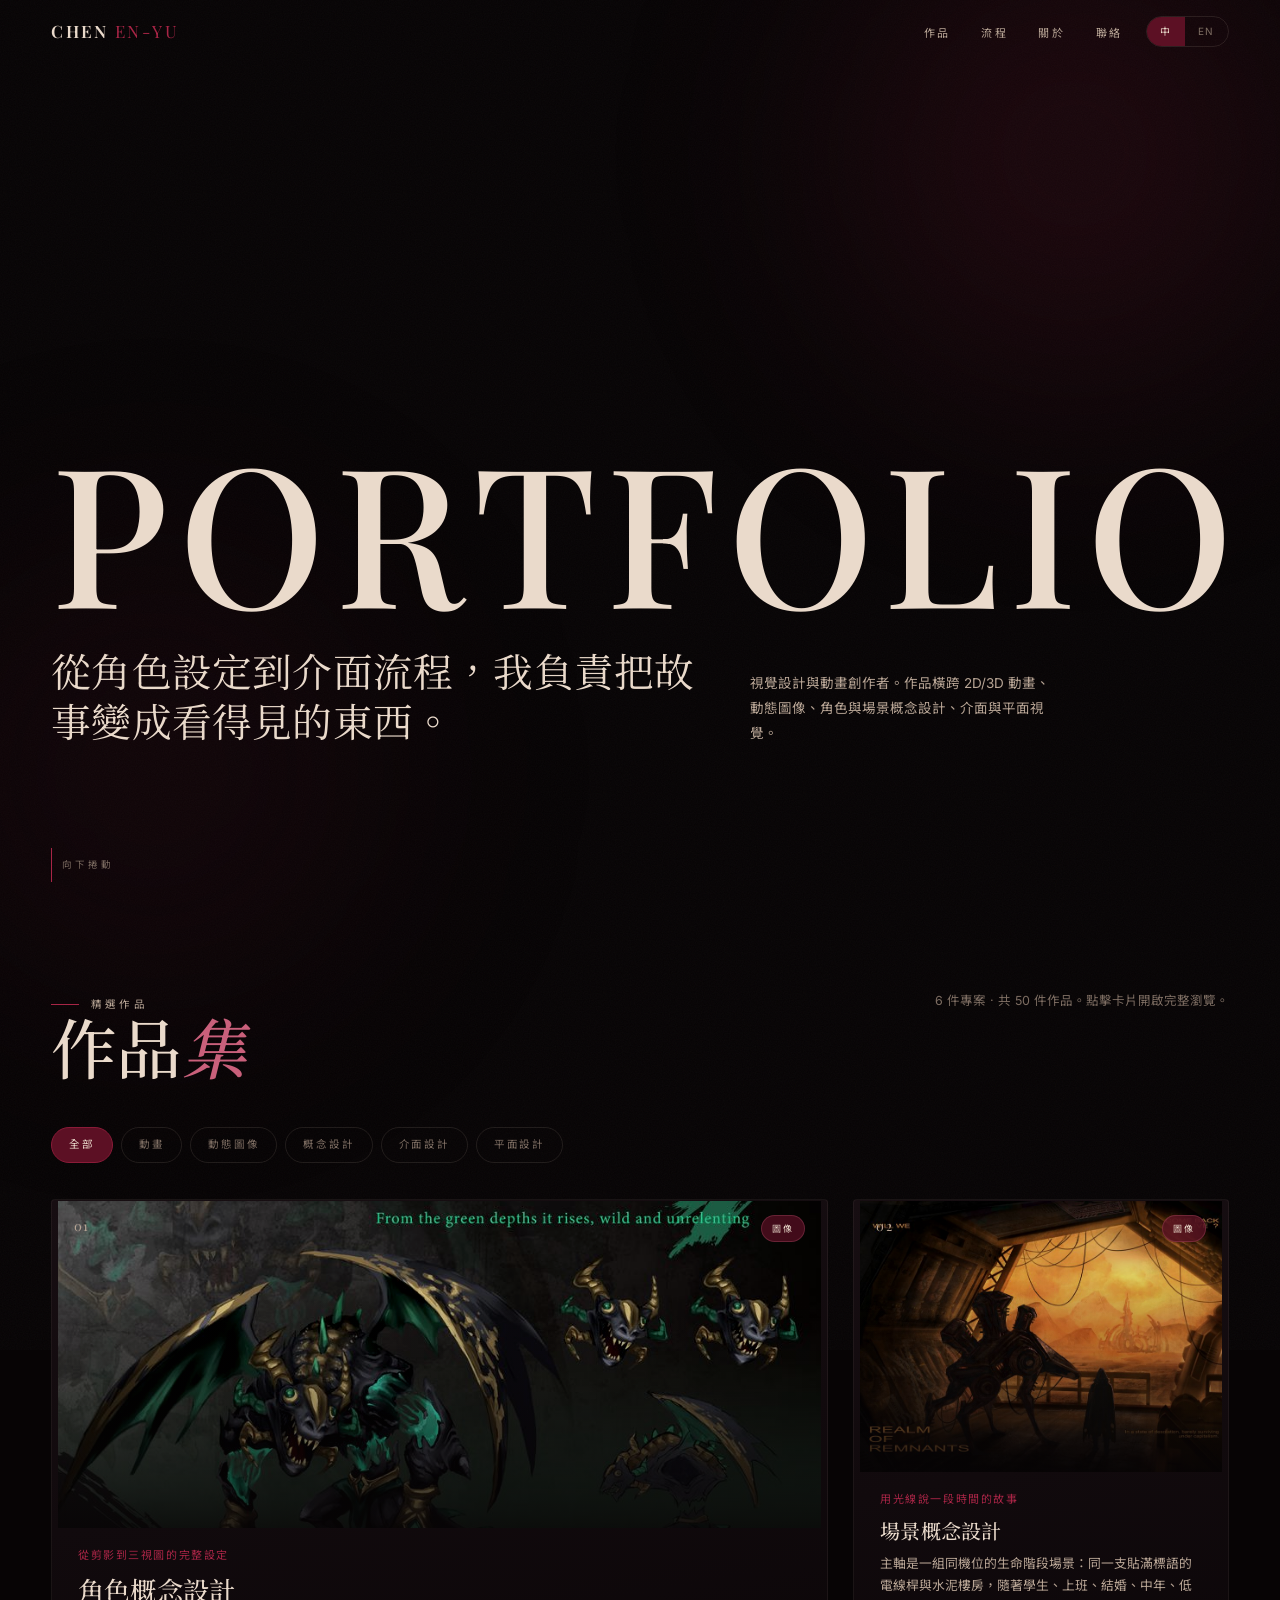
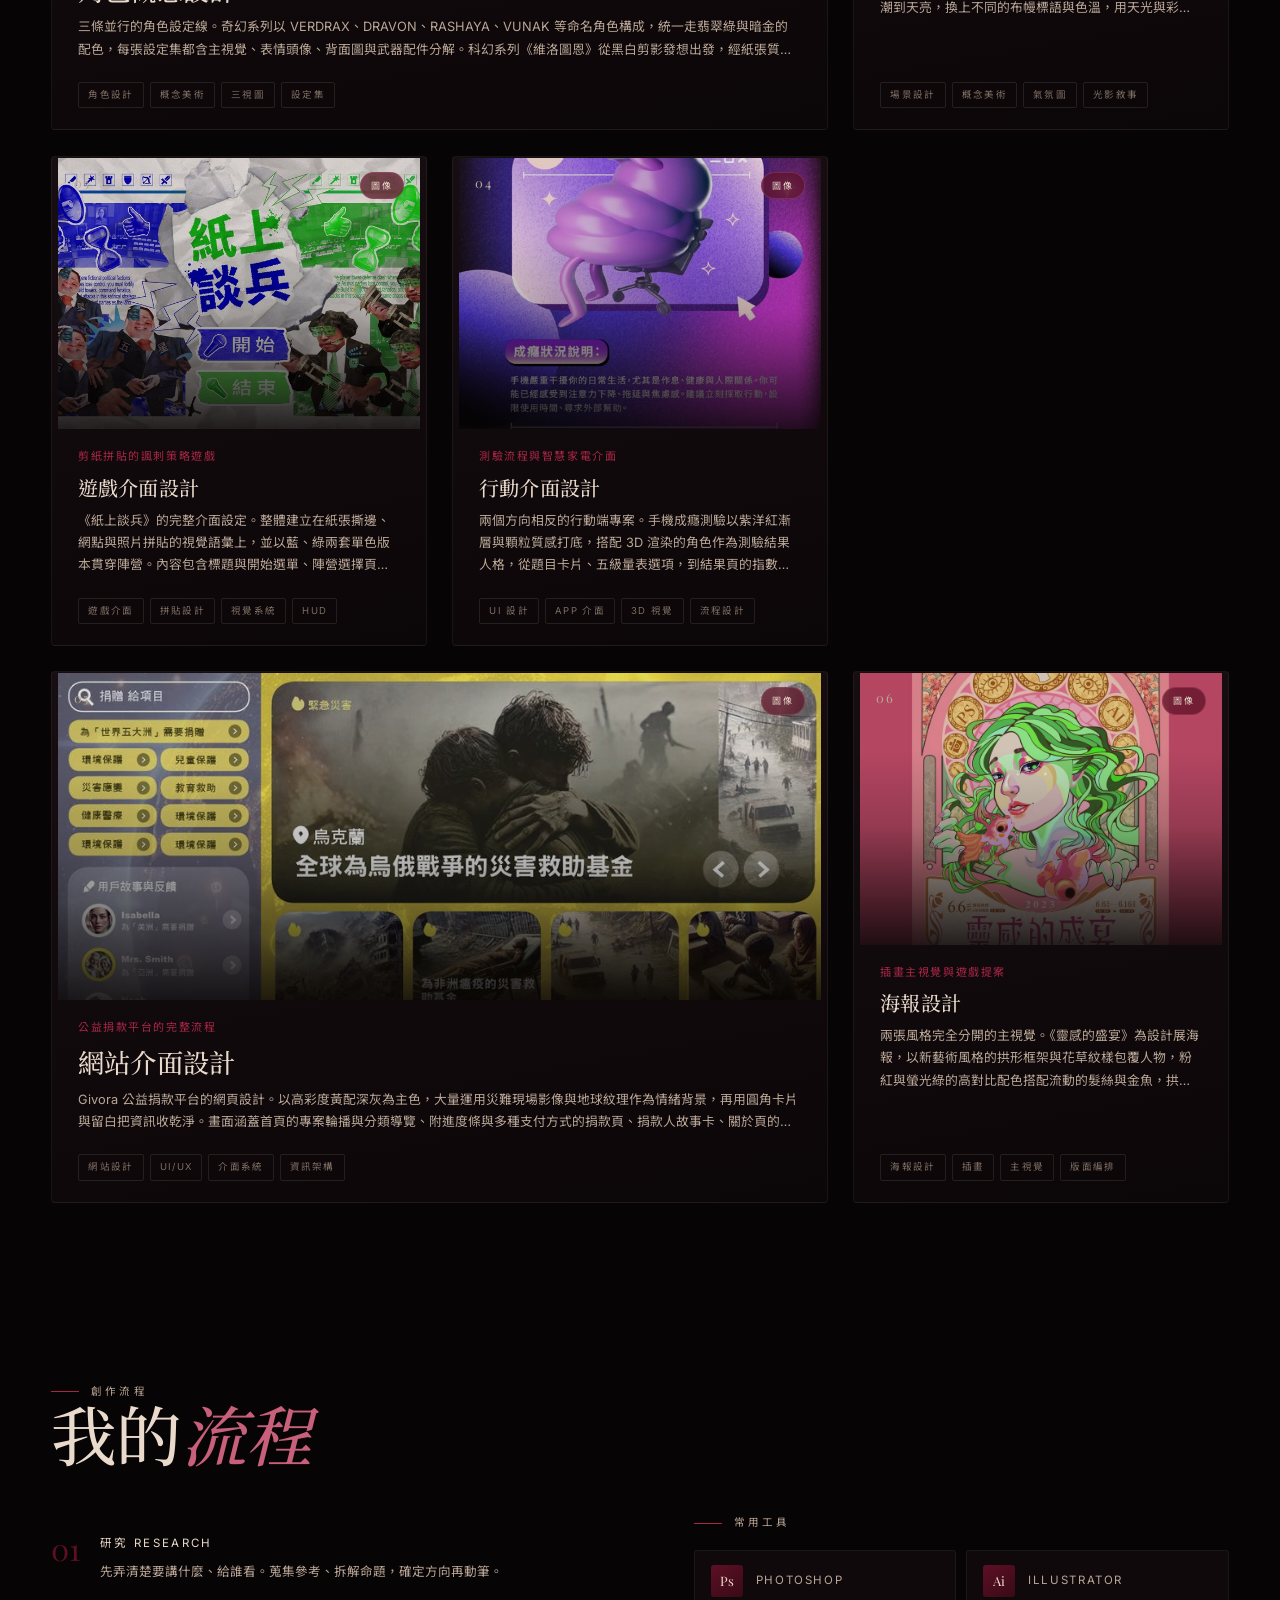
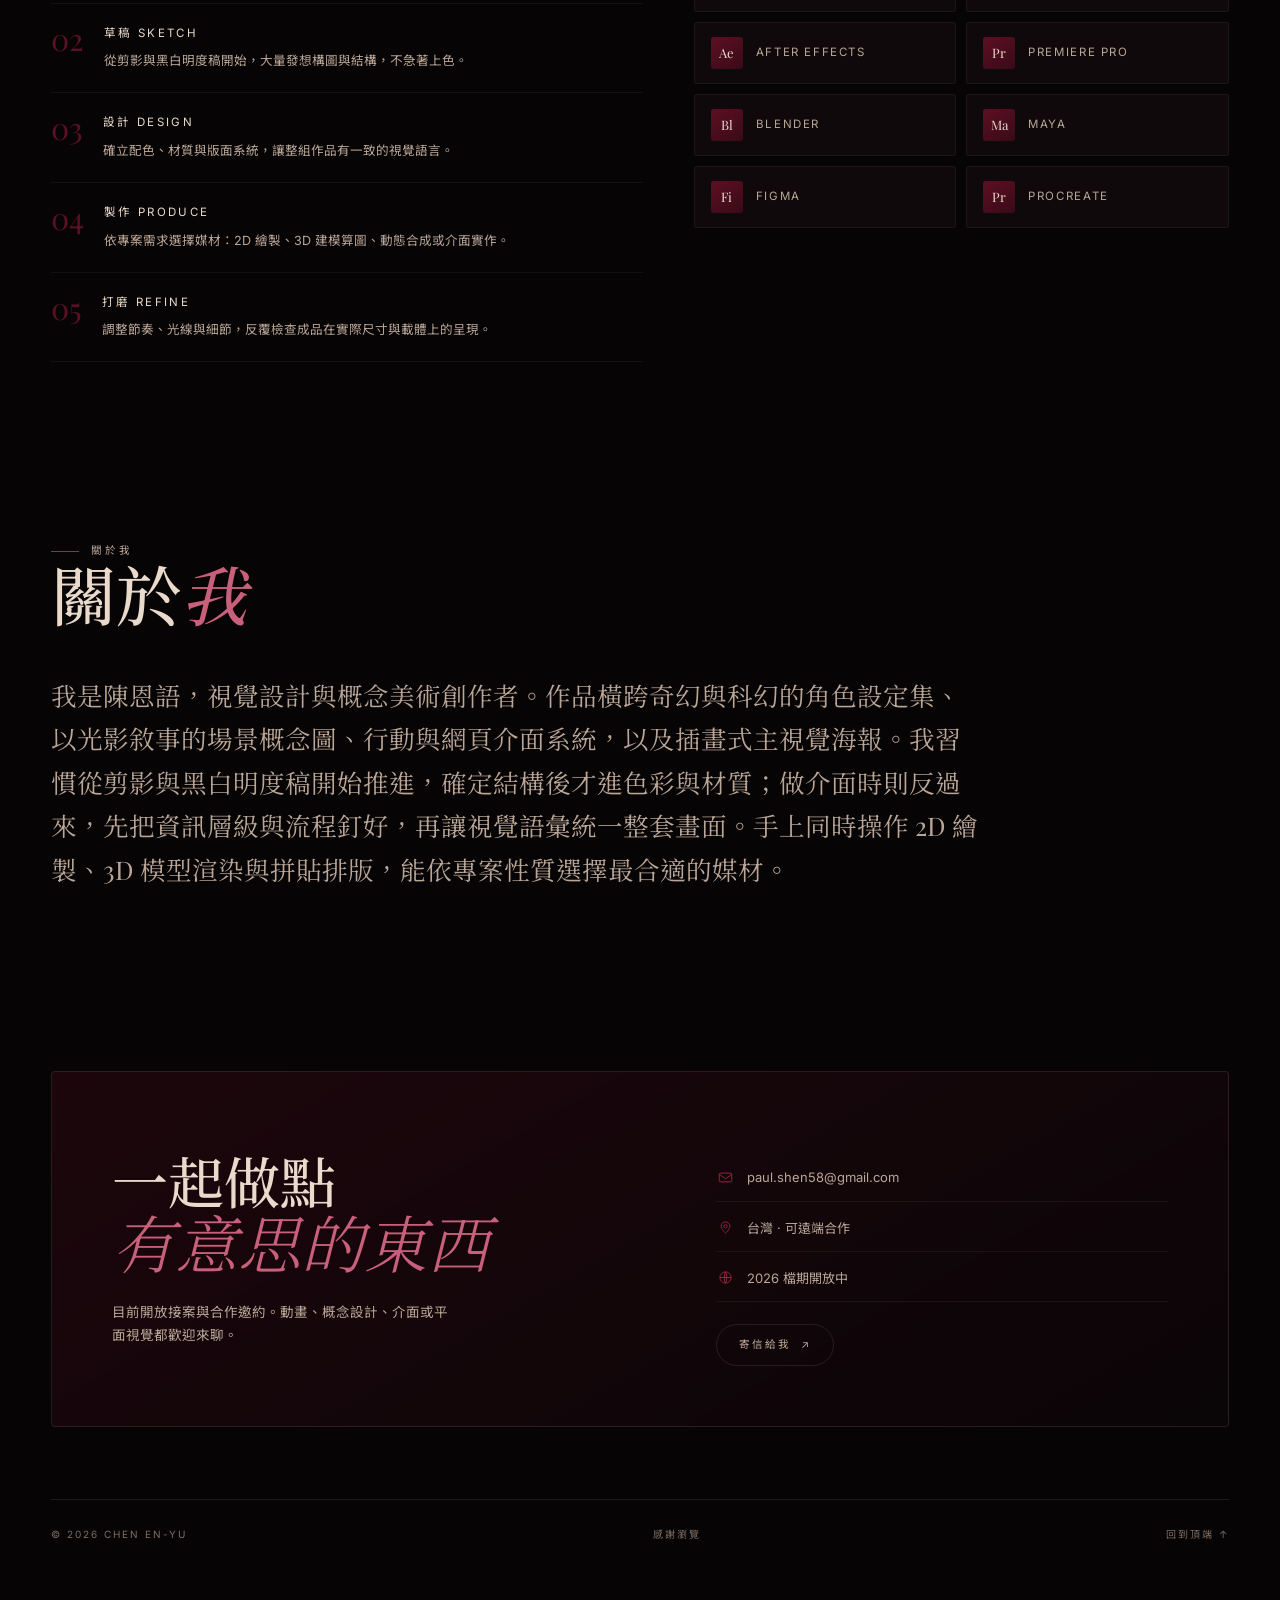
==== index.html @ f13c5446 "Portfolio site: visual system, bilingual data, lightbox gallery Co-Authored-By: Claude Opus 5 <norep" ====
<!DOCTYPE html>
<html lang="zh-Hant">
<head>
<meta charset="utf-8">
<meta name="viewport" content="width=device-width,initial-scale=1">
<title>陳恩語 Chen En-Yu — Portfolio</title>
<meta name="description" content="陳恩語 Chen En-Yu｜視覺設計作品集：2D/3D 動畫、動態圖像、角色與場景概念設計、UI 介面與平面設計。">
<meta name="author" content="Chen En-Yu">
<meta property="og:type" content="website">
<meta property="og:title" content="陳恩語 Chen En-Yu — Portfolio">
<meta property="og:description" content="2D/3D 動畫、動態圖像、概念設計、UI 與平面設計作品集。">
<meta property="og:image" content="assets/img/character-01.jpg">
<meta name="theme-color" content="#070405">
<link rel="icon" href="data:image/svg+xml,%3Csvg xmlns='http://www.w3.org/2000/svg' viewBox='0 0 100 100'%3E%3Crect width='100' height='100' fill='%23070405'/%3E%3Ctext x='50' y='70' font-family='Georgia,serif' font-size='62' fill='%23A82546' text-anchor='middle'%3EC%3C/text%3E%3C/svg%3E">
<link rel="preconnect" href="https://fonts.googleapis.com">
<link rel="preconnect" href="https://fonts.gstatic.com" crossorigin>
<link href="https://fonts.googleapis.com/css2?family=Playfair+Display:ital,wght@0,400..700;1,400..600&family=Cormorant+Garamond:ital,wght@1,300;1,400&family=Inter:wght@300;400;500&family=Noto+Sans+TC:wght@300;400;500&family=Noto+Serif+TC:wght@400;500;600&display=swap" rel="stylesheet">
<link rel="stylesheet" href="css/style.css">
</head>
<body>

<div class="bg-field" aria-hidden="true"></div>
<div class="grain" aria-hidden="true"></div>
<div class="prog" id="prog" aria-hidden="true"></div>

<!-- ============ NAV ============ -->
<nav class="nav" id="nav">
  <a class="nav__mark" href="#top"><b>CHEN</b> <span>EN-YU</span></a>
  <div class="nav__right">
    <ul class="nav__links" id="navLinks">
      <li><a href="#work" data-i18n="nav_work">作品</a></li>
      <li><a href="#process" data-i18n="nav_process">流程</a></li>
      <li><a href="#about" data-i18n="nav_about">關於</a></li>
      <li><a href="#contact" data-i18n="nav_contact">聯絡</a></li>
    </ul>
    <div class="lang" role="group" aria-label="Language">
      <button type="button" data-lang="zh" class="is-on">中</button>
      <button type="button" data-lang="en">EN</button>
    </div>
    <button class="nav__burger" id="burger" type="button" aria-label="Menu" aria-expanded="false"><i></i></button>
  </div>
</nav>

<!-- ============ HERO ============ -->
<header class="hero shell" id="top">
  <h1 class="hero__wordmark" id="wordmark" aria-label="Portfolio">PORTFOLIO</h1>

  <div class="hero__grid">
    <p class="hero__lead rv" data-i18n-html="hero_lead">
      我用畫面<em>說故事</em>，<br>從一張概念圖到一支動畫。
    </p>
    <p class="hero__note rv" data-i18n="hero_note">
      視覺設計與動畫創作者，作品橫跨 2D/3D 動畫、動態圖像、角色與場景概念設計、UI 介面與平面視覺。
    </p>
  </div>

  <div class="hero__foot">
    <a class="pill rv" href="#contact"><span class="dot"></span><span data-i18n="hero_cta">接受專案委託</span></a>
    <div class="sig rv">Chen En-Yu</div>
    <div class="hero__meta rv">
      <div data-i18n="hero_meta1">視覺設計 / 動畫創作</div>
      <div data-i18n="hero_meta2">台灣 · 遠端合作</div>
    </div>
  </div>

  <div class="hero__scroll" aria-hidden="true"><i></i><span data-i18n="scroll">向下捲動</span></div>
</header>

<!-- ============ WORK ============ -->
<section class="sec shell" id="work">
  <div class="sec__head">
    <div>
      <div class="sec__label rv" data-i18n="work_label">精選作品</div>
      <h2 class="sec__title rv" data-i18n-html="work_title">Selected <em>Works</em></h2>
    </div>
    <p class="sec__aside rv" id="workCount"></p>
  </div>

  <div class="filters rv" id="filters" role="group" aria-label="Filter works"></div>
  <div class="work-grid" id="grid"></div>
</section>

<!-- ============ PROCESS ============ -->
<section class="sec shell" id="process">
  <div class="sec__head">
    <div>
      <div class="sec__label rv" data-i18n="proc_label">創作流程</div>
      <h2 class="sec__title rv" data-i18n-html="proc_title">My <em>Process</em></h2>
    </div>
  </div>

  <div class="two-col">
    <div id="steps"></div>
    <div>
      <div class="sec__label rv" style="margin-bottom:18px" data-i18n="tools_label">常用工具</div>
      <div class="tools" id="tools"></div>
    </div>
  </div>
</section>

<!-- ============ ABOUT ============ -->
<section class="sec shell" id="about">
  <div class="sec__head">
    <div>
      <div class="sec__label rv" data-i18n="about_label">關於我</div>
      <h2 class="sec__title rv" data-i18n-html="about_title">About <em>Me</em></h2>
    </div>
  </div>
  <p class="rv" id="aboutText" style="font-family:var(--serif);font-size:clamp(1.05rem,2.3vw,1.6rem);line-height:1.7;max-width:62ch;color:var(--bone-dim)"></p>
</section>

<!-- ============ CONTACT ============ -->
<section class="sec shell" id="contact">
  <div class="contact rv">
    <div>
      <h2 class="contact__h">
        <span data-i18n="ct_h1">一起做點</span>
        <em data-i18n="ct_h2">有意思的東西</em>
      </h2>
      <p style="color:var(--bone-dim);font-size:13.5px;margin-top:18px;max-width:38ch" data-i18n="ct_note">
        目前開放接案與合作邀約。動畫、概念設計、介面或平面視覺都歡迎來聊。
      </p>
    </div>
    <div>
      <div class="contact__list">
        <a class="contact__row" href="mailto:paul.shen58@gmail.com">
          <svg viewBox="0 0 24 24"><rect x="2" y="5" width="20" height="14" rx="2"/><path d="m2 7 10 7 10-7"/></svg>
          paul.shen58@gmail.com
        </a>
        <div class="contact__row">
          <svg viewBox="0 0 24 24"><path d="M12 21s7-6.2 7-11a7 7 0 1 0-14 0c0 4.8 7 11 7 11Z"/><circle cx="12" cy="10" r="2.6"/></svg>
          <span data-i18n="ct_loc">台灣 · 可遠端合作</span>
        </div>
        <div class="contact__row">
          <svg viewBox="0 0 24 24"><circle cx="12" cy="12" r="9"/><path d="M3 12h18M12 3c2.6 3 2.6 15 0 18M12 3c-2.6 3-2.6 15 0 18"/></svg>
          <span data-i18n="ct_avail">2026 檔期開放中</span>
        </div>
      </div>
      <a class="pill" href="mailto:paul.shen58@gmail.com"><span data-i18n="ct_btn">寄信給我</span> ↗</a>
    </div>
  </div>

  <div class="foot">
    <span>© <span id="year"></span> Chen En-Yu</span>
    <span data-i18n="foot_thanks">感謝瀏覽</span>
    <a href="#top" data-i18n="foot_top">回到頂端 ↑</a>
  </div>
</section>

<!-- ============ LIGHTBOX ============ -->
<div class="lb" id="lb" role="dialog" aria-modal="true" aria-label="Work viewer">
  <div class="lb__bar">
    <div class="lb__meta">
      <div class="lb__t" id="lbTitle"></div>
      <div class="lb__c" id="lbCount"></div>
    </div>
    <button class="lb__x" id="lbClose" type="button" aria-label="Close">
      <svg viewBox="0 0 24 24" fill="none"><path d="m5 5 14 14M19 5 5 19"/></svg>
    </button>
  </div>
  <div class="lb__stage" id="lbStage">
    <button class="lb__nav lb__nav--prev" id="lbPrev" type="button" aria-label="Previous">
      <svg viewBox="0 0 24 24"><path d="m15 5-7 7 7 7"/></svg>
    </button>
    <button class="lb__nav lb__nav--next" id="lbNext" type="button" aria-label="Next">
      <svg viewBox="0 0 24 24"><path d="m9 5 7 7-7 7"/></svg>
    </button>
  </div>
  <div class="lb__film" id="lbFilm"></div>
</div>

<script src="js/data.js"></script>
<script src="js/app.js"></script>
</body>
</html>
---- css/style.css ----
/* ============================================================
   Chen En-Yu — Portfolio
   Visual system: deep oxblood / bone / editorial serif
   ============================================================ */

/* ---------- 1. Tokens ---------- */
:root{
  --ink-900:#070405;
  --ink-850:#0B0608;
  --ink-800:#110A0D;
  --ink-700:#170E12;
  --ink-600:#1F1318;
  --line:rgba(234,218,203,.11);
  --line-soft:rgba(234,218,203,.06);

  --wine-900:#3A0A17;
  --wine-700:#5C1024;
  --wine-500:#8A1B38;
  --wine-400:#A82546;
  --rose:#C9607B;

  --bone:#EADACB;
  --bone-dim:#B9A696;
  --bone-faint:#7D6D62;

  --serif:"Playfair Display","Noto Serif TC",Georgia,"Times New Roman",serif;
  --sans:"Inter","Noto Sans TC","Segoe UI",system-ui,sans-serif;
  --script:"Cormorant Garamond","Noto Serif TC",Georgia,serif;

  --gut:clamp(20px,4vw,64px);
  --maxw:1320px;
  --ease:cubic-bezier(.22,.61,.36,1);
  --ease-out:cubic-bezier(.16,1,.3,1);
}

/* ---------- 2. Reset ---------- */
*,*::before,*::after{box-sizing:border-box}
html{scroll-behavior:smooth;-webkit-text-size-adjust:100%}
@media (prefers-reduced-motion:reduce){html{scroll-behavior:auto}}
body{
  margin:0;
  background:var(--ink-900);
  color:var(--bone);
  font-family:var(--sans);
  font-size:15px;
  line-height:1.7;
  -webkit-font-smoothing:antialiased;
  overflow-x:hidden;
}
img,video{max-width:100%;display:block}
button{font:inherit;color:inherit;background:none;border:0;cursor:pointer}
a{color:inherit;text-decoration:none}
h1,h2,h3,h4,p{margin:0}
ul{margin:0;padding:0;list-style:none}
::selection{background:var(--wine-500);color:var(--bone)}
:focus-visible{outline:2px solid var(--rose);outline-offset:3px}

/* ---------- 3. Ambient background ---------- */
.bg-field{position:fixed;inset:0;z-index:0;pointer-events:none}
.bg-field::before,.bg-field::after{
  content:"";position:absolute;border-radius:50%;
  filter:blur(90px);opacity:.5;
}
.bg-field::before{
  width:60vw;height:60vw;top:-18vw;right:-14vw;
  background:radial-gradient(circle,rgba(138,27,56,.42),transparent 68%);
  animation:drift 26s var(--ease) infinite alternate;
}
.bg-field::after{
  width:52vw;height:52vw;bottom:-16vw;left:-14vw;
  background:radial-gradient(circle,rgba(58,10,23,.6),transparent 70%);
  animation:drift 34s var(--ease) infinite alternate-reverse;
}
@keyframes drift{
  0%{transform:translate3d(0,0,0) scale(1)}
  100%{transform:translate3d(4vw,5vw,0) scale(1.16)}
}
.grain{
  position:fixed;inset:-50%;z-index:1;pointer-events:none;opacity:.035;
  background-image:url("data:image/svg+xml;charset=utf-8,%3Csvg xmlns='http://www.w3.org/2000/svg' width='200' height='200'%3E%3Cfilter id='n'%3E%3CfeTurbulence type='fractalNoise' baseFrequency='.85' numOctaves='3'/%3E%3C/filter%3E%3Crect width='200' height='200' filter='url(%23n)'/%3E%3C/svg%3E");
  animation:grainShift 700ms steps(4) infinite;
}
@keyframes grainShift{
  0%,100%{transform:translate(0,0)}
  25%{transform:translate(-2%,1%)}
  50%{transform:translate(1%,-2%)}
  75%{transform:translate(2%,2%)}
}
@media (prefers-reduced-motion:reduce){
  .bg-field::before,.bg-field::after,.grain{animation:none}
}

/* ---------- 4. Layout ---------- */
.shell{position:relative;z-index:2;max-width:var(--maxw);margin-inline:auto;padding-inline:var(--gut)}
section{position:relative;z-index:2}

/* ---------- 5. Navigation ---------- */
.nav{
  position:fixed;top:0;left:0;right:0;z-index:60;
  display:flex;align-items:center;justify-content:space-between;
  gap:16px;
  padding:16px var(--gut);
  background:rgba(7,4,5,0);
  border-bottom:1px solid transparent;
  transition:background .5s var(--ease),border-color .5s var(--ease),padding .5s var(--ease);
}
.nav.is-stuck{
  background:rgba(7,4,5,.86);
  backdrop-filter:blur(16px);-webkit-backdrop-filter:blur(16px);
  border-bottom-color:var(--line);
  padding-block:11px;
}
.nav__mark{
  font-family:var(--serif);font-size:17px;letter-spacing:.14em;
  text-transform:uppercase;white-space:nowrap;
}
.nav__mark b{font-weight:600;color:var(--bone)}
.nav__mark span{color:var(--wine-400)}
.nav__right{display:flex;align-items:center;gap:clamp(12px,2vw,24px)}
.nav__links{display:flex;gap:clamp(14px,2.4vw,34px);align-items:center}
.nav__links a{
  position:relative;font-size:11px;letter-spacing:.2em;text-transform:uppercase;
  color:var(--bone-dim);padding-block:4px;transition:color .35s var(--ease);
}
.nav__links a::after{
  content:"";position:absolute;left:0;bottom:0;width:100%;height:1px;
  background:var(--wine-400);transform:scaleX(0);transform-origin:right;
  transition:transform .45s var(--ease-out);
}
.nav__links a:hover{color:var(--bone)}
.nav__links a:hover::after{transform:scaleX(1);transform-origin:left}
.nav__links a.is-active{color:var(--bone)}
.nav__links a.is-active::after{transform:scaleX(1)}
.lang{
  display:flex;align-items:center;border:1px solid var(--line);
  border-radius:999px;overflow:hidden;flex:none;
}
.lang button{
  padding:6px 13px;font-size:10px;letter-spacing:.16em;
  color:var(--bone-faint);transition:background .35s var(--ease),color .35s var(--ease);
}
.lang button.is-on{background:var(--wine-700);color:var(--bone)}
.nav__burger{display:none}

/* ---------- 6. Hero ---------- */
.hero{
  position:relative;min-height:100svh;
  display:flex;flex-direction:column;justify-content:flex-end;
  padding-block:120px clamp(40px,7vh,80px);
  overflow:hidden;
}
.hero__wordmark{
  font-family:var(--serif);font-weight:500;
  font-size:clamp(3.4rem,15.2vw,14.5rem);
  line-height:.84;letter-spacing:-.02em;
  color:var(--bone);
  margin-bottom:clamp(20px,4vh,48px);
  display:flex;flex-wrap:nowrap;justify-content:space-between;
  width:100%;
}
.hero__wordmark span{
  display:inline-block;
  transform:translateY(110%) rotate(5deg);
  opacity:0;
}
.is-ready .hero__wordmark span{
  animation:letterRise 1.15s var(--ease-out) forwards;
}
@keyframes letterRise{to{transform:translateY(0) rotate(0);opacity:1}}

.hero__grid{
  display:grid;grid-template-columns:1.15fr .85fr;
  gap:clamp(24px,4vw,64px);align-items:end;
}
.hero__lead{
  font-family:var(--serif);font-weight:400;
  font-size:clamp(1.3rem,3.1vw,2.5rem);
  line-height:1.26;letter-spacing:.005em;
}
.hero__lead em{font-style:italic;color:var(--rose)}
.hero__note{
  font-size:13.5px;color:var(--bone-dim);max-width:34ch;line-height:1.85;
}
.hero__foot{
  display:flex;flex-wrap:wrap;gap:20px 40px;
  align-items:center;justify-content:space-between;
  margin-top:clamp(28px,5vh,56px);
}
.sig{
  font-family:var(--script);font-style:italic;font-weight:300;
  font-size:clamp(1.7rem,3.6vw,2.9rem);
  color:var(--rose);line-height:1;
}
.hero__meta{
  font-size:10px;letter-spacing:.22em;text-transform:uppercase;
  color:var(--bone-faint);text-align:right;line-height:2;
}
.hero__scroll{
  position:absolute;left:var(--gut);bottom:18px;
  font-size:9.5px;letter-spacing:.3em;text-transform:uppercase;
  color:var(--bone-faint);display:flex;align-items:center;gap:10px;
}
.hero__scroll i{
  display:block;width:1px;height:34px;background:var(--line);position:relative;overflow:hidden;
}
.hero__scroll i::after{
  content:"";position:absolute;inset:0;background:var(--wine-400);
  animation:scrollTick 2.2s var(--ease) infinite;
}
@keyframes scrollTick{
  0%{transform:translateY(-100%)}
  60%,100%{transform:translateY(100%)}
}

/* ---------- 7. Pill / button ---------- */
.pill{
  display:inline-flex;align-items:center;gap:10px;
  padding:11px 22px;border:1px solid var(--line);border-radius:999px;
  font-size:10.5px;letter-spacing:.2em;text-transform:uppercase;
  color:var(--bone-dim);position:relative;overflow:hidden;isolation:isolate;
  transition:color .4s var(--ease),border-color .4s var(--ease);
}
.pill::before{
  content:"";position:absolute;inset:0;background:var(--wine-700);
  transform:scaleX(0);transform-origin:right;z-index:-1;
  transition:transform .5s var(--ease-out);
}
.pill:hover{color:var(--bone);border-color:var(--wine-400)}
.pill:hover::before{transform:scaleX(1);transform-origin:left}
.pill .dot{
  width:6px;height:6px;border-radius:50%;background:var(--wine-400);
  box-shadow:0 0 0 0 rgba(168,37,70,.7);animation:ping 2.4s var(--ease) infinite;
}
@keyframes ping{
  0%{box-shadow:0 0 0 0 rgba(168,37,70,.6)}
  70%{box-shadow:0 0 0 11px rgba(168,37,70,0)}
  100%{box-shadow:0 0 0 0 rgba(168,37,70,0)}
}

/* ---------- 8. Section heading ---------- */
.sec{padding-block:clamp(64px,10vh,128px)}
.sec__head{
  display:flex;align-items:baseline;justify-content:space-between;
  gap:20px;flex-wrap:wrap;margin-bottom:clamp(28px,5vh,52px);
}
.sec__label{
  font-size:10.5px;letter-spacing:.3em;text-transform:uppercase;
  color:var(--bone-dim);display:flex;align-items:center;gap:12px;
}
.sec__label::before{
  content:"";width:28px;height:1px;background:var(--wine-400);display:block;
}
.sec__title{
  font-family:var(--serif);font-weight:500;
  font-size:clamp(2rem,5.4vw,4.1rem);line-height:1.05;letter-spacing:-.015em;
}
.sec__title em{font-style:italic;color:var(--rose)}
.sec__aside{font-size:12.5px;color:var(--bone-faint);max-width:40ch;line-height:1.8}

/* ---------- 9. Work cards ---------- */
.work-grid{
  display:grid;
  grid-template-columns:repeat(auto-fill,minmax(330px,1fr));
  gap:clamp(16px,2vw,26px);
}
.card{
  position:relative;display:flex;flex-direction:column;
  background:linear-gradient(170deg,var(--ink-700),var(--ink-850));
  border:1px solid var(--line-soft);border-radius:4px;overflow:hidden;
  text-align:left;width:100%;
  transition:border-color .55s var(--ease),transform .55s var(--ease-out),box-shadow .55s var(--ease);
}
.card::after{
  content:"";position:absolute;inset:0;pointer-events:none;border-radius:4px;
  box-shadow:inset 0 0 0 1px transparent;
  transition:box-shadow .55s var(--ease);
}
.card:hover,.card:focus-visible{
  transform:translateY(-7px);
  border-color:rgba(168,37,70,.42);
  box-shadow:0 26px 60px -28px rgba(0,0,0,.95),0 0 44px -22px rgba(168,37,70,.55);
}
.card:hover::after{box-shadow:inset 0 0 0 1px rgba(201,96,123,.18)}

.card__media{
  position:relative;aspect-ratio:4/3;overflow:hidden;background:var(--ink-800);
}
.card__media img{
  width:100%;height:100%;object-fit:cover;
  transform:scale(1.015);
  filter:saturate(.84) contrast(1.04) brightness(.88);
  transition:transform 1.1s var(--ease-out),filter .7s var(--ease);
}
.card:hover .card__media img{transform:scale(1.075);filter:saturate(1) contrast(1) brightness(1)}
.card__media::after{
  content:"";position:absolute;inset:0;
  background:linear-gradient(to top,rgba(7,4,5,.86) 0%,rgba(7,4,5,.18) 44%,transparent 72%);
  transition:opacity .6s var(--ease);
}
.card:hover .card__media::after{opacity:.72}

.card__idx{
  position:absolute;top:14px;left:16px;z-index:2;
  font-family:var(--serif);font-size:13px;letter-spacing:.1em;
  color:var(--bone-dim);
}
.card__kind{
  position:absolute;top:14px;right:16px;z-index:2;
  font-size:9px;letter-spacing:.2em;text-transform:uppercase;
  color:var(--bone);background:rgba(90,16,36,.72);
  backdrop-filter:blur(8px);-webkit-backdrop-filter:blur(8px);
  padding:5px 10px;border-radius:999px;border:1px solid rgba(201,96,123,.28);
}
.card__count{
  position:absolute;bottom:14px;right:16px;z-index:2;
  font-size:10px;letter-spacing:.16em;color:var(--bone-dim);
  display:flex;align-items:center;gap:7px;
  opacity:0;transform:translateY(8px);
  transition:opacity .5s var(--ease),transform .5s var(--ease-out);
}
.card:hover .card__count{opacity:1;transform:translateY(0)}

.card__play{
  position:absolute;top:50%;left:50%;z-index:2;
  width:58px;height:58px;margin:-29px 0 0 -29px;
  border-radius:50%;border:1px solid rgba(234,218,203,.5);
  background:rgba(7,4,5,.42);backdrop-filter:blur(6px);-webkit-backdrop-filter:blur(6px);
  display:grid;place-items:center;
  transition:background .5s var(--ease),transform .6s var(--ease-out),border-color .5s var(--ease);
}
.card__play svg{width:15px;height:15px;fill:var(--bone);margin-left:3px}
.card:hover .card__play{background:var(--wine-500);border-color:var(--wine-400);transform:scale(1.12)}

.card__body{padding:18px 20px 20px;display:flex;flex-direction:column;gap:9px;flex:1}
.card__title{
  font-family:var(--serif);font-weight:500;
  font-size:1.26rem;line-height:1.28;letter-spacing:.005em;
}
.card__sub{font-size:11px;letter-spacing:.14em;text-transform:uppercase;color:var(--wine-400)}
.card__desc{
  font-size:12.8px;color:var(--bone-dim);line-height:1.75;
  display:-webkit-box;-webkit-line-clamp:3;line-clamp:3;-webkit-box-orient:vertical;overflow:hidden;
}
.card__tags{display:flex;flex-wrap:wrap;gap:6px;margin-top:auto;padding-top:12px}
.tag{
  font-size:9.5px;letter-spacing:.14em;text-transform:uppercase;
  color:var(--bone-faint);border:1px solid var(--line);
  padding:4px 9px;border-radius:2px;
  transition:border-color .45s var(--ease),color .45s var(--ease);
}
.card:hover .tag{border-color:rgba(168,37,70,.3);color:var(--bone-dim)}

@media (min-width:1080px){
  .card--wide{grid-column:span 2}
  .card--wide .card__media{aspect-ratio:21/9}
  .card--wide .card__title{font-size:1.65rem}
  .card--wide .card__desc{-webkit-line-clamp:2;line-clamp:2}
}

/* ---------- 10. Filters ---------- */
.filters{display:flex;flex-wrap:wrap;gap:8px;margin-bottom:clamp(22px,4vh,38px)}
.filters button{
  padding:8px 17px;border:1px solid var(--line);border-radius:999px;
  font-size:10.5px;letter-spacing:.17em;text-transform:uppercase;
  color:var(--bone-faint);
  transition:color .4s var(--ease),border-color .4s var(--ease),background .4s var(--ease);
}
.filters button:hover{color:var(--bone-dim);border-color:var(--bone-faint)}
.filters button.is-on{background:var(--wine-700);border-color:var(--wine-500);color:var(--bone)}

/* ---------- 11. Reveal animation ---------- */
.rv{opacity:0;transform:translateY(34px);
  transition:opacity .95s var(--ease-out),transform .95s var(--ease-out)}
.rv.in{opacity:1;transform:none}
@media (prefers-reduced-motion:reduce){
  .rv{opacity:1;transform:none;transition:none}
  .is-ready .hero__wordmark span{animation:none;opacity:1;transform:none}
}

/* ---------- 12. Process + tools ---------- */
.two-col{
  display:grid;grid-template-columns:1.05fr .95fr;
  gap:clamp(24px,4vw,56px);align-items:start;
}
.step{
  display:grid;grid-template-columns:auto 1fr;gap:20px;
  padding-block:20px;border-bottom:1px solid var(--line-soft);
  transition:padding-left .55s var(--ease-out);
}
.step:hover{padding-left:10px}
.step__n{
  font-family:var(--serif);font-size:1.9rem;line-height:1;
  color:var(--wine-700);transition:color .5s var(--ease);
}
.step:hover .step__n{color:var(--wine-400)}
.step__t{font-size:11.5px;letter-spacing:.2em;text-transform:uppercase;margin-bottom:7px}
.step__d{font-size:12.6px;color:var(--bone-dim);line-height:1.75}

.tools{display:grid;grid-template-columns:repeat(2,1fr);gap:10px}
.tool{
  display:flex;align-items:center;gap:13px;
  padding:14px 16px;border:1px solid var(--line-soft);border-radius:3px;
  background:rgba(31,19,24,.4);
  transition:border-color .5s var(--ease),background .5s var(--ease),transform .5s var(--ease-out);
}
.tool:hover{border-color:rgba(168,37,70,.34);background:rgba(58,10,23,.3);transform:translateX(4px)}
.tool__ico{
  width:32px;height:32px;flex:none;border-radius:3px;
  display:grid;place-items:center;
  background:linear-gradient(145deg,var(--wine-700),var(--wine-900));
  font-family:var(--serif);font-size:13px;color:var(--bone);
}
.tool__n{font-size:11.5px;letter-spacing:.14em;text-transform:uppercase;color:var(--bone-dim)}

/* ---------- 13. Contact ---------- */
.contact{
  border:1px solid var(--line);border-radius:4px;
  background:linear-gradient(150deg,rgba(58,10,23,.42),rgba(11,6,8,.9));
  padding:clamp(28px,5vw,60px);
  display:grid;grid-template-columns:1.1fr .9fr;gap:clamp(26px,4vw,56px);align-items:center;
}
.contact__h{
  font-family:var(--serif);font-weight:500;
  font-size:clamp(1.9rem,4.6vw,3.5rem);line-height:1.08;
}
.contact__h em{
  display:block;font-family:var(--script);font-style:italic;
  color:var(--rose);font-size:1.12em;font-weight:300;margin-top:4px;
}
.contact__list{display:flex;flex-direction:column;gap:3px;margin-block:22px}
.contact__row{
  display:flex;align-items:center;gap:14px;padding:12px 2px;
  border-bottom:1px solid var(--line-soft);
  font-size:13px;color:var(--bone-dim);
  transition:color .4s var(--ease),padding-left .5s var(--ease-out);
}
.contact__row:hover{color:var(--bone);padding-left:9px}
.contact__row svg{width:15px;height:15px;stroke:var(--wine-400);fill:none;stroke-width:1.4;flex:none}

/* ---------- 14. Footer ---------- */
.foot{
  border-top:1px solid var(--line);
  padding-block:26px;margin-top:clamp(48px,8vh,96px);
  display:flex;justify-content:space-between;align-items:center;gap:16px;flex-wrap:wrap;
  font-size:10px;letter-spacing:.2em;text-transform:uppercase;color:var(--bone-faint);
}
.foot a:hover{color:var(--bone-dim)}

/* ---------- 15. Lightbox ---------- */
.lb{
  position:fixed;inset:0;z-index:100;display:none;
  background:rgba(4,2,3,.97);
  backdrop-filter:blur(22px);-webkit-backdrop-filter:blur(22px);
}
.lb.is-open{display:flex;flex-direction:column;animation:lbIn .45s var(--ease-out)}
@keyframes lbIn{from{opacity:0}to{opacity:1}}
.lb__bar{
  display:flex;align-items:center;justify-content:space-between;gap:16px;
  padding:16px var(--gut);border-bottom:1px solid var(--line);flex:none;
}
.lb__meta{min-width:0}
.lb__t{font-family:var(--serif);font-size:1.15rem;line-height:1.3}
.lb__c{font-size:10px;letter-spacing:.2em;text-transform:uppercase;color:var(--bone-faint);margin-top:3px}
.lb__x{
  width:40px;height:40px;border:1px solid var(--line);border-radius:50%;
  display:grid;place-items:center;flex:none;
  transition:background .4s var(--ease),border-color .4s var(--ease),transform .4s var(--ease-out);
}
.lb__x:hover{background:var(--wine-700);border-color:var(--wine-500);transform:rotate(90deg)}
.lb__x svg{width:14px;height:14px;stroke:var(--bone);stroke-width:1.6}
.lb__stage{
  flex:1;min-height:0;display:grid;place-items:center;
  padding:clamp(14px,3vh,34px) var(--gut);position:relative;
}
.lb__stage img,.lb__stage video{
  max-width:100%;max-height:100%;object-fit:contain;
  border-radius:3px;box-shadow:0 30px 90px -40px rgba(0,0,0,1);
  animation:lbPop .55s var(--ease-out);
}
@keyframes lbPop{from{opacity:0;transform:scale(.975)}to{opacity:1;transform:none}}
.lb__nav{
  position:absolute;top:50%;transform:translateY(-50%);
  width:46px;height:46px;border-radius:50%;
  border:1px solid var(--line);background:rgba(7,4,5,.6);
  display:grid;place-items:center;
  transition:background .4s var(--ease),border-color .4s var(--ease);
}
.lb__nav:hover{background:var(--wine-700);border-color:var(--wine-500)}
.lb__nav svg{width:15px;height:15px;stroke:var(--bone);fill:none;stroke-width:1.5}
.lb__nav--prev{left:max(10px,calc(var(--gut) - 52px))}
.lb__nav--next{right:max(10px,calc(var(--gut) - 52px))}
.lb__film{
  flex:none;display:flex;gap:9px;overflow-x:auto;
  padding:13px var(--gut);border-top:1px solid var(--line);
  scrollbar-width:thin;scrollbar-color:var(--wine-700) transparent;
}
.lb__film::-webkit-scrollbar{height:4px}
.lb__film::-webkit-scrollbar-thumb{background:var(--wine-700);border-radius:9px}
.lb__film button{
  flex:none;width:76px;height:52px;border-radius:2px;overflow:hidden;
  border:1px solid transparent;opacity:.42;
  transition:opacity .4s var(--ease),border-color .4s var(--ease);
}
.lb__film button img{width:100%;height:100%;object-fit:cover}
.lb__film button:hover{opacity:.78}
.lb__film button.is-on{opacity:1;border-color:var(--wine-400)}

/* ---------- 16. Progress bar ---------- */
.prog{
  position:fixed;top:0;left:0;height:2px;z-index:90;
  background:linear-gradient(90deg,var(--wine-700),var(--wine-400),var(--rose));
  width:0;transition:width .12s linear;
}

/* ---------- 17. Responsive ---------- */
@media (max-width:980px){
  .hero__grid,.two-col,.contact{grid-template-columns:1fr}
  .hero__wordmark{justify-content:flex-start;letter-spacing:-.03em}
  .hero__meta{text-align:left}
}
@media (max-width:720px){
  body{font-size:14.5px}
  .nav__links{
    position:fixed;inset:0 0 auto;top:0;
    flex-direction:column;align-items:flex-start;justify-content:center;
    height:100svh;gap:26px;padding:0 var(--gut);
    background:rgba(7,4,5,.97);backdrop-filter:blur(20px);
    transform:translateY(-100%);transition:transform .6s var(--ease-out);
    z-index:-1;
  }
  .nav__links.is-open{transform:translateY(0)}
  .nav__links a{font-size:15px;letter-spacing:.14em}
  .nav__burger{
    display:grid;place-items:center;width:38px;height:38px;flex:none;
    border:1px solid var(--line);border-radius:50%;
  }
  .nav__burger i{
    display:block;width:15px;height:1px;background:var(--bone);position:relative;
    transition:background .3s var(--ease);
  }
  .nav__burger i::before,.nav__burger i::after{
    content:"";position:absolute;left:0;width:15px;height:1px;background:var(--bone);
    transition:transform .45s var(--ease-out);
  }
  .nav__burger i::before{top:-5px}
  .nav__burger i::after{top:5px}
  .nav__burger.is-open i{background:transparent}
  .nav__burger.is-open i::before{transform:translateY(5px) rotate(45deg)}
  .nav__burger.is-open i::after{transform:translateY(-5px) rotate(-45deg)}
  .work-grid{grid-template-columns:1fr}
  .card--wide{grid-column:auto}
  .lb__nav--prev{left:8px}
  .lb__nav--next{right:8px}
  .lb__film button{width:62px;height:44px}
  .hero{min-height:94svh}
}
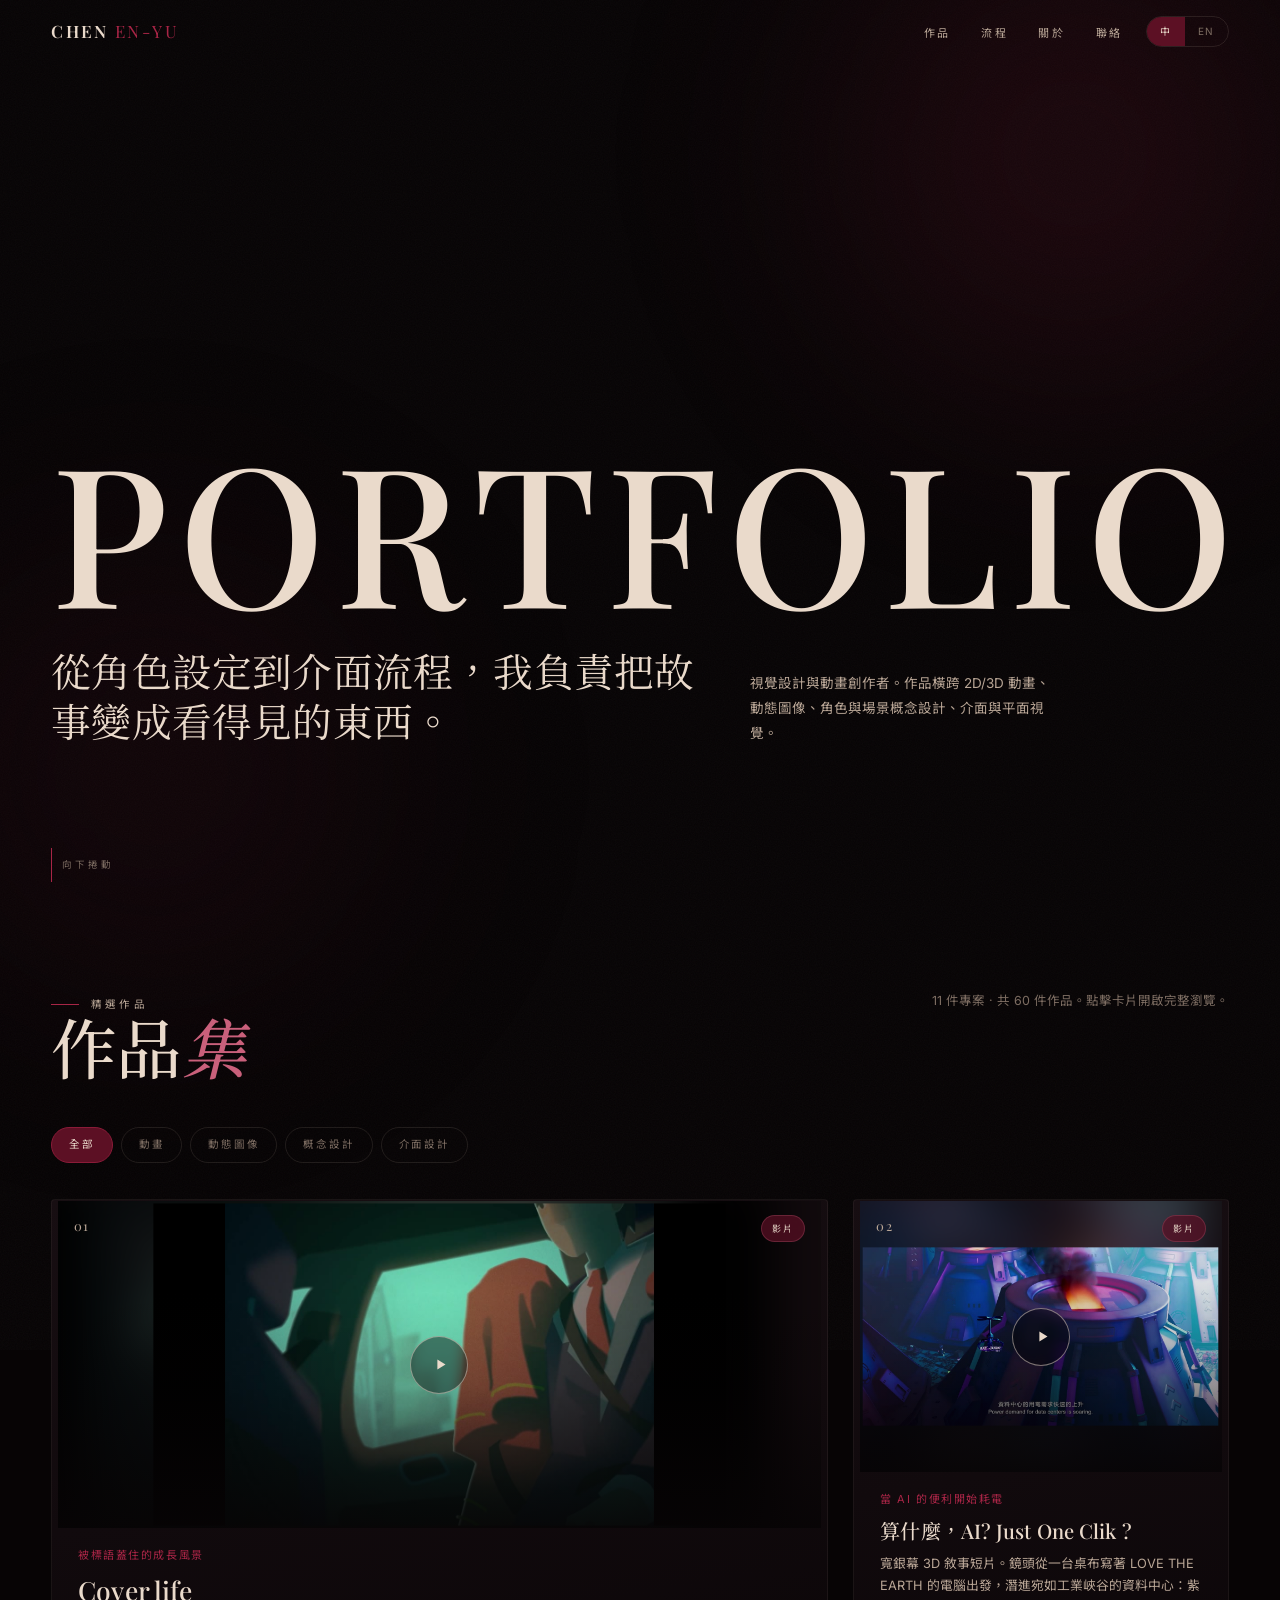
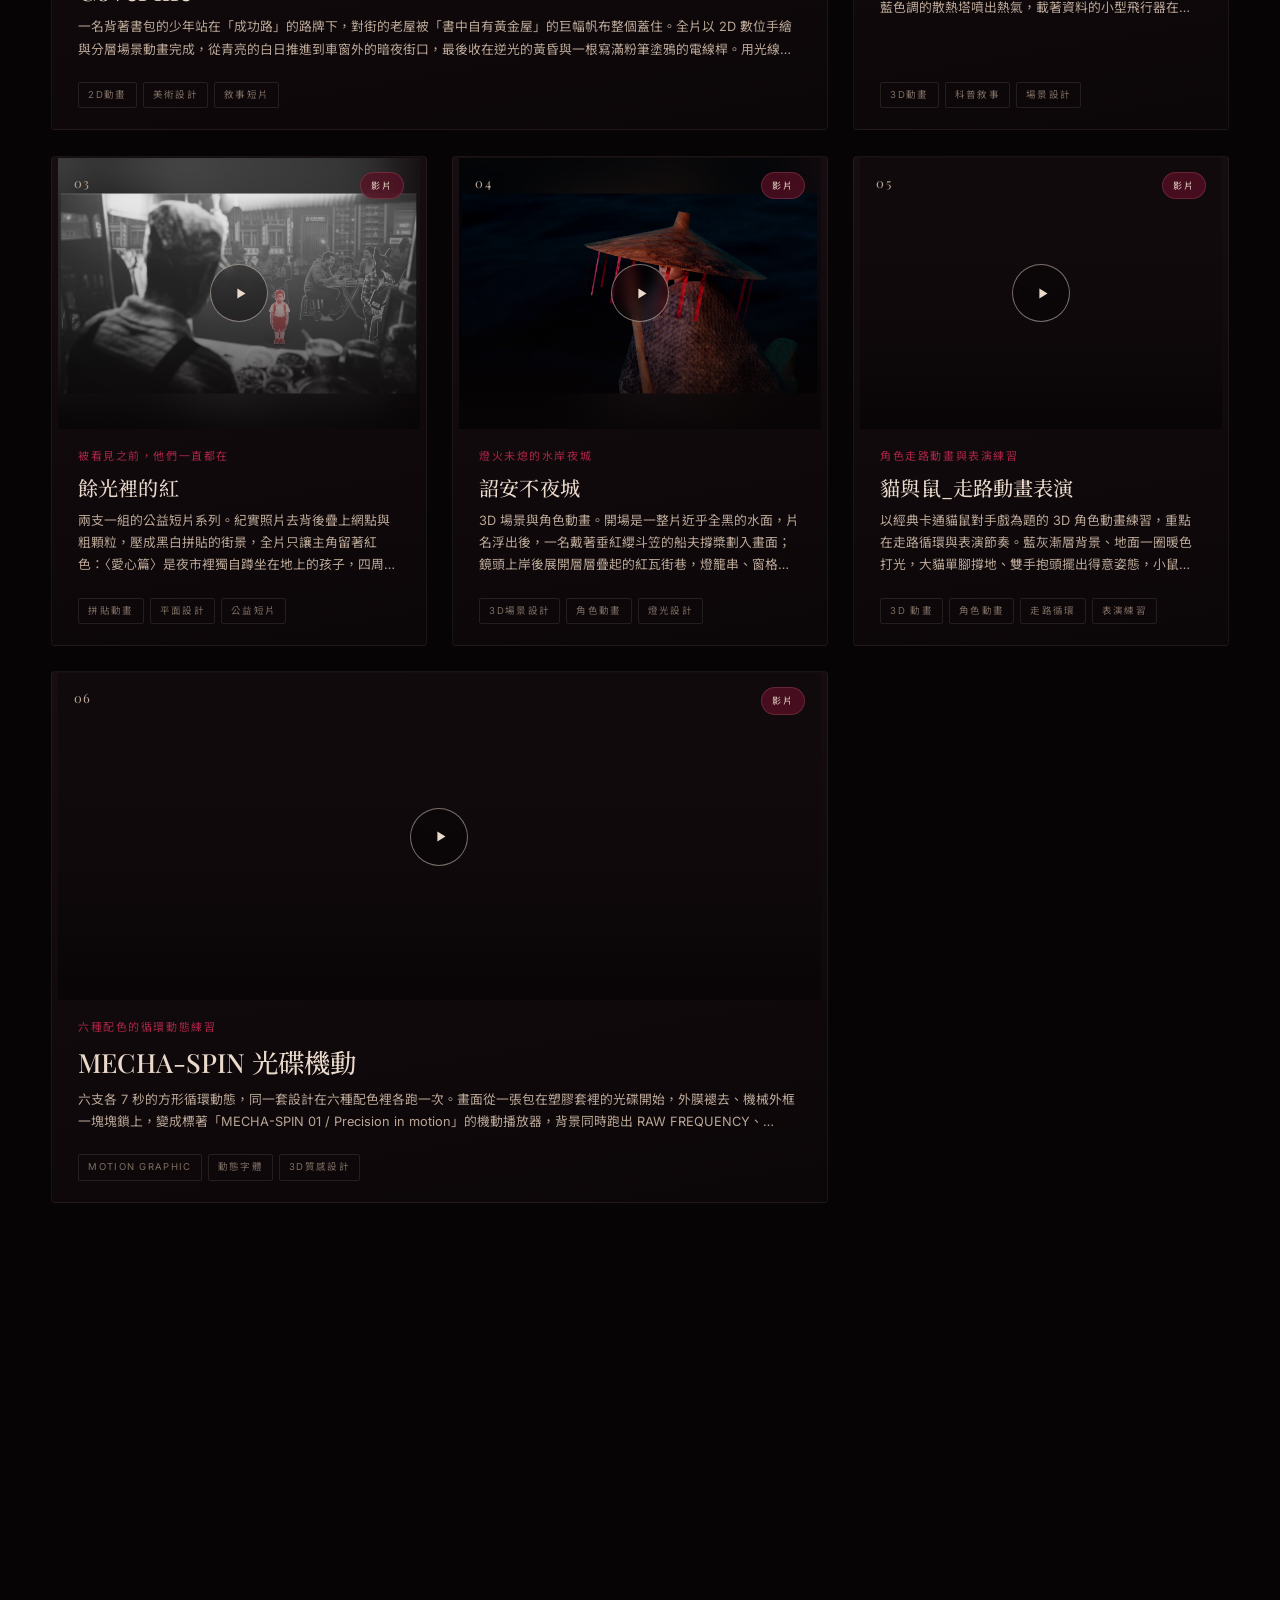
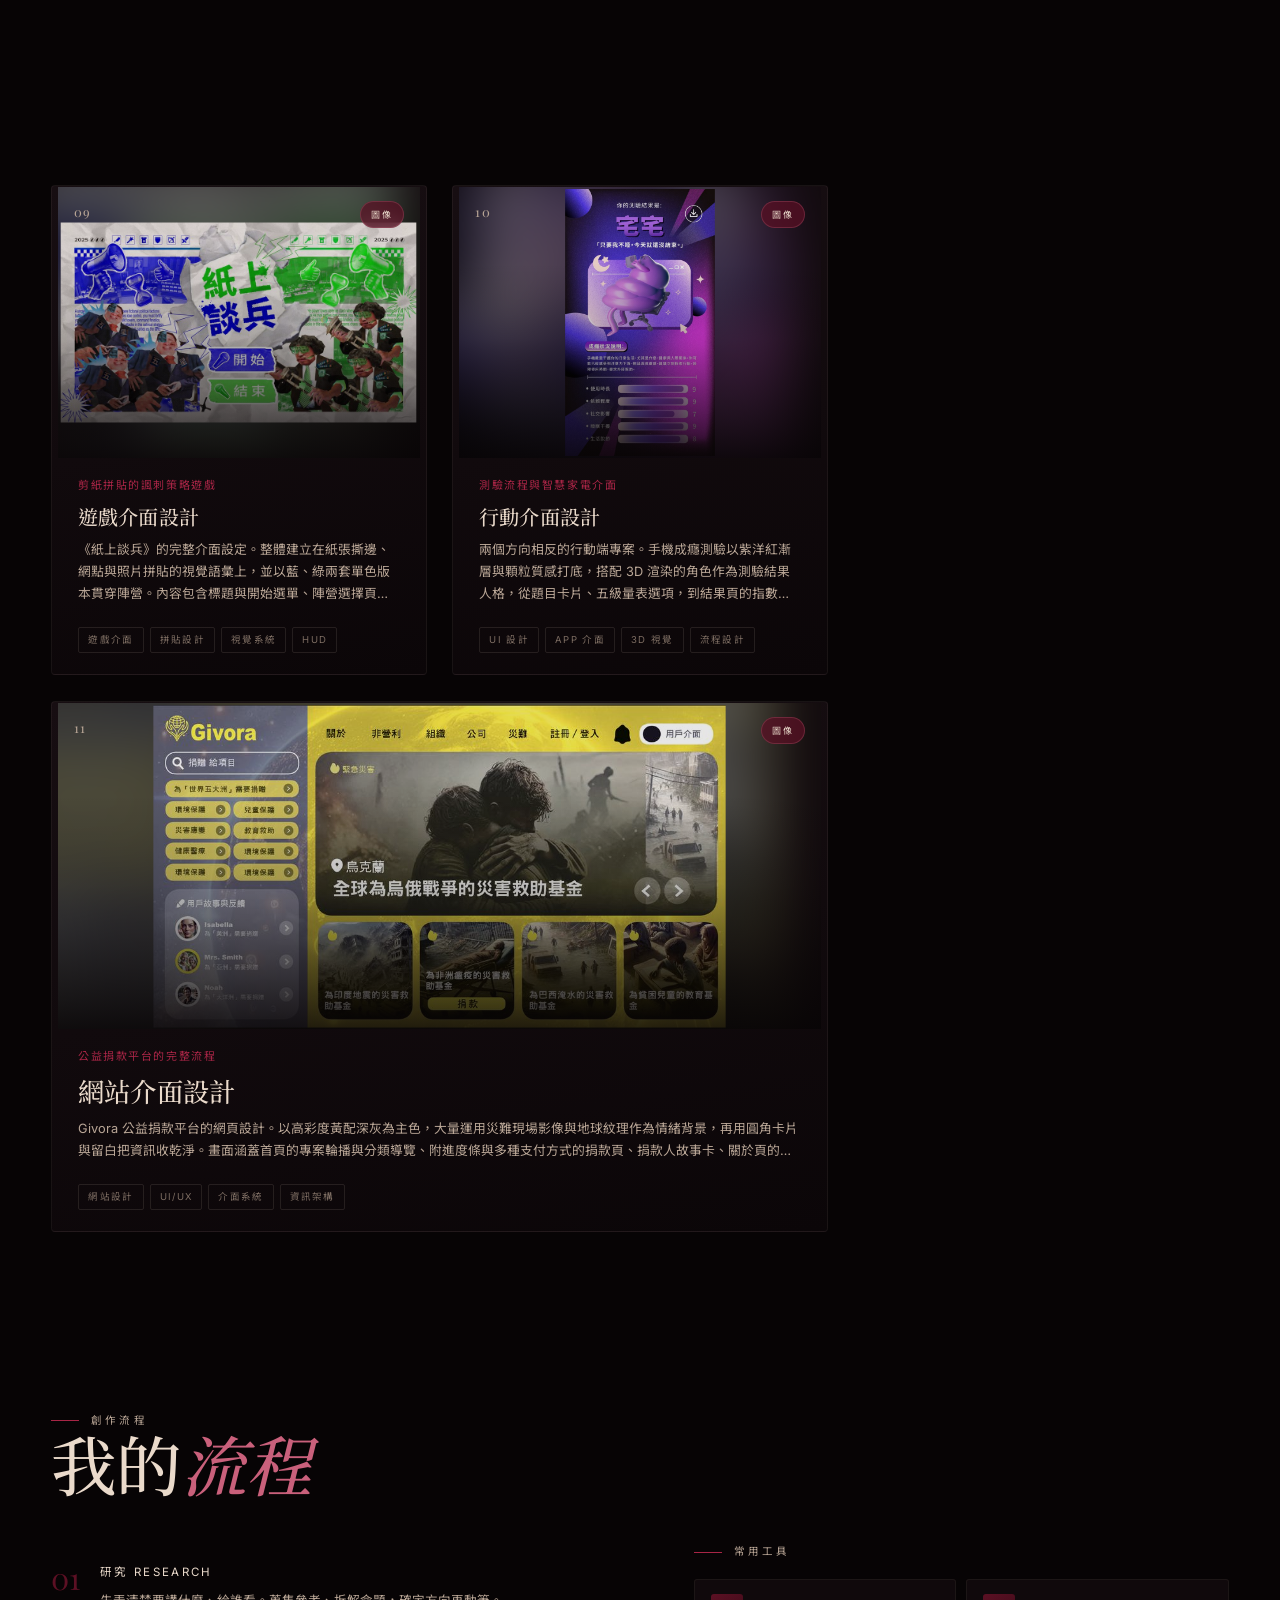
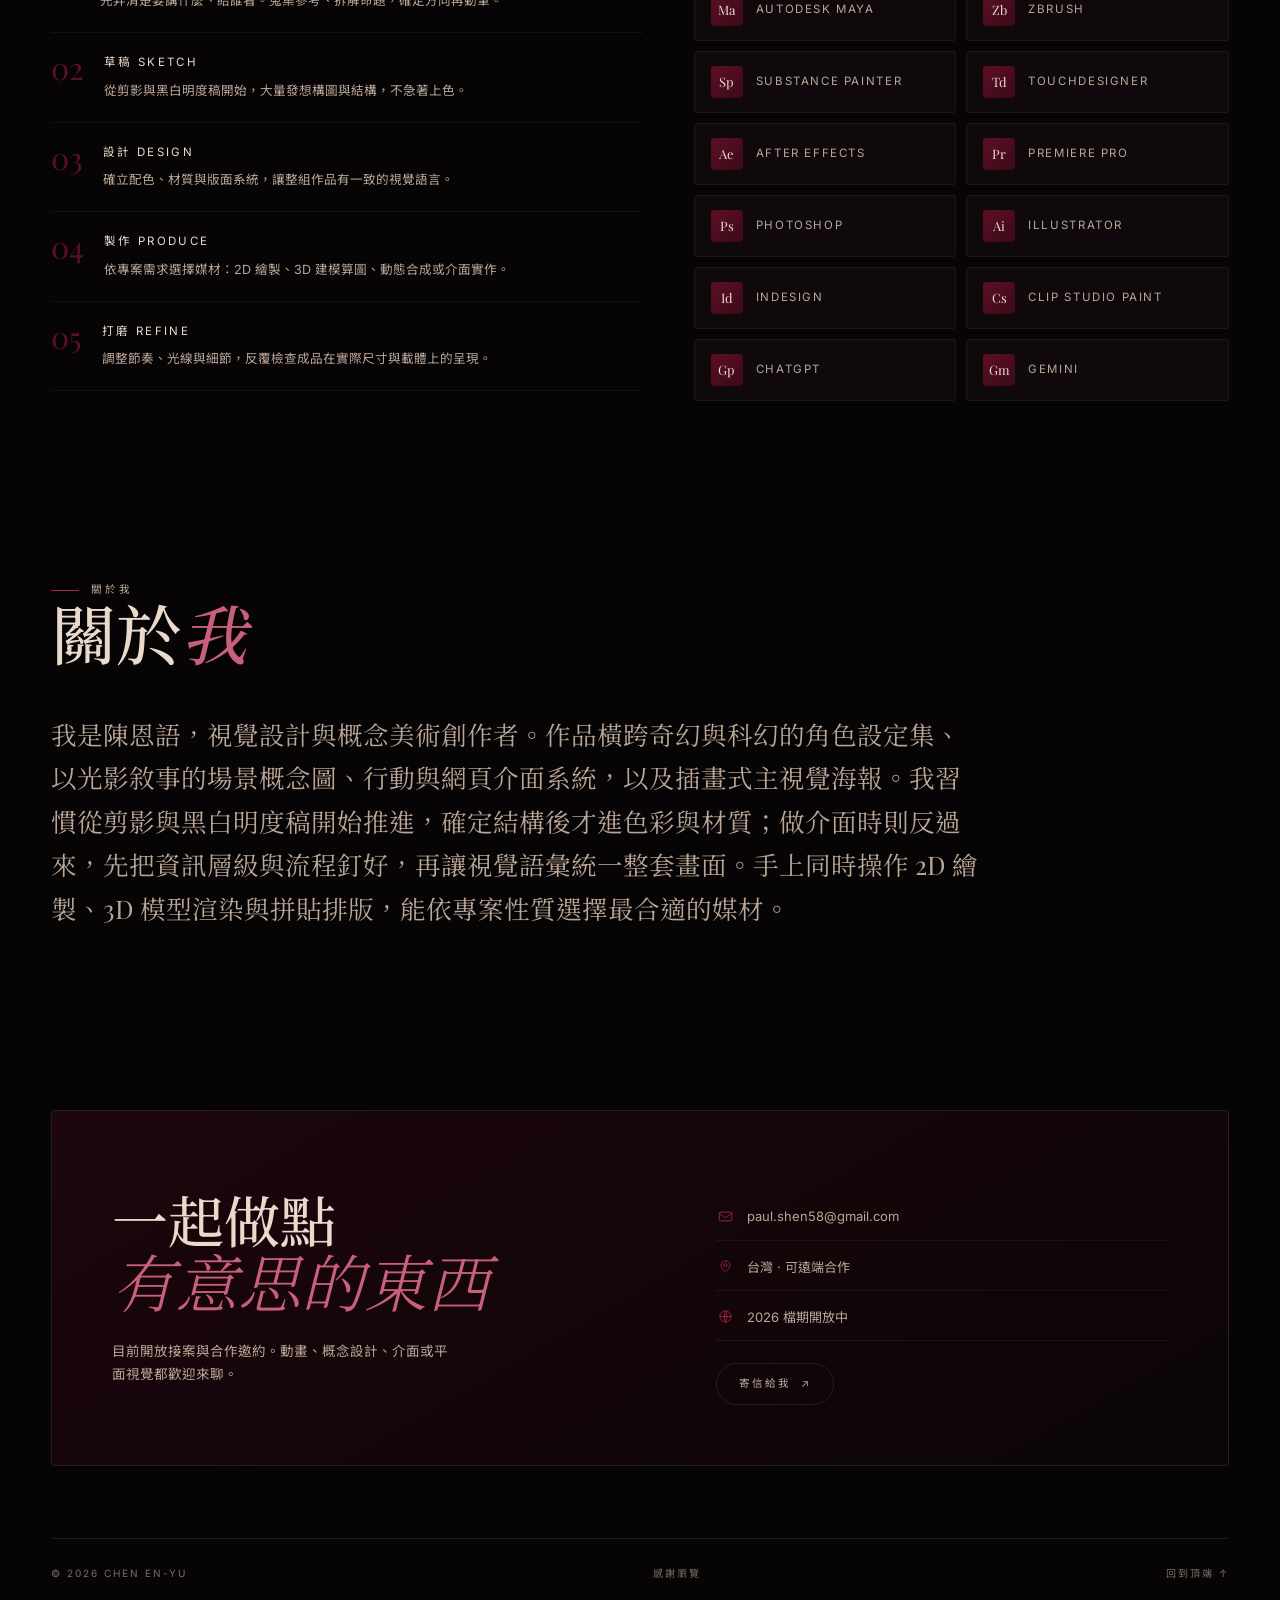
==== commit e5e17c1e: "Author revisions: full-frame card images, title and credit updates - Card covers now contain the ful" ====
--- a/index.html
+++ b/index.html
@@ -166,6 +166,7 @@
       <svg viewBox="0 0 24 24"><path d="m9 5 7 7-7 7"/></svg>
     </button>
   </div>
+  <div class="lb__info" id="lbInfo"></div>
   <div class="lb__film" id="lbFilm"></div>
 </div>
 
--- a/css/style.css
+++ b/css/style.css
@@ -285,34 +285,44 @@
 .card__media{
   position:relative;aspect-ratio:4/3;overflow:hidden;background:var(--ink-800);
 }
-.card__media img{
-  width:100%;height:100%;object-fit:cover;
-  transform:scale(1.015);
-  filter:saturate(.84) contrast(1.04) brightness(.88);
+/* blurred fill behind, so a contained image never leaves dead space */
+.card__media .fill{
+  position:absolute;inset:-8%;width:116%;height:116%;
+  object-fit:cover;
+  filter:blur(26px) saturate(.5) brightness(.42);
+  transform:scale(1.04);
+  transition:filter .7s var(--ease);
+}
+.card__media .shot{
+  position:relative;z-index:1;
+  width:100%;height:100%;object-fit:contain;
+  transform:scale(.985);
+  filter:saturate(.88) contrast(1.03) brightness(.9);
   transition:transform 1.1s var(--ease-out),filter .7s var(--ease);
 }
-.card:hover .card__media img{transform:scale(1.075);filter:saturate(1) contrast(1) brightness(1)}
+.card:hover .card__media .shot{transform:scale(1.015);filter:saturate(1) contrast(1) brightness(1)}
+.card:hover .card__media .fill{filter:blur(22px) saturate(.6) brightness(.5)}
 .card__media::after{
-  content:"";position:absolute;inset:0;
+  content:"";position:absolute;inset:0;z-index:2;
   background:linear-gradient(to top,rgba(7,4,5,.86) 0%,rgba(7,4,5,.18) 44%,transparent 72%);
   transition:opacity .6s var(--ease);
 }
 .card:hover .card__media::after{opacity:.72}
 
 .card__idx{
-  position:absolute;top:14px;left:16px;z-index:2;
+  position:absolute;top:14px;left:16px;z-index:3;
   font-family:var(--serif);font-size:13px;letter-spacing:.1em;
   color:var(--bone-dim);
 }
 .card__kind{
-  position:absolute;top:14px;right:16px;z-index:2;
+  position:absolute;top:14px;right:16px;z-index:3;
   font-size:9px;letter-spacing:.2em;text-transform:uppercase;
   color:var(--bone);background:rgba(90,16,36,.72);
   backdrop-filter:blur(8px);-webkit-backdrop-filter:blur(8px);
   padding:5px 10px;border-radius:999px;border:1px solid rgba(201,96,123,.28);
 }
 .card__count{
-  position:absolute;bottom:14px;right:16px;z-index:2;
+  position:absolute;bottom:14px;right:16px;z-index:3;
   font-size:10px;letter-spacing:.16em;color:var(--bone-dim);
   display:flex;align-items:center;gap:7px;
   opacity:0;transform:translateY(8px);
@@ -321,7 +331,7 @@
 .card:hover .card__count{opacity:1;transform:translateY(0)}
 
 .card__play{
-  position:absolute;top:50%;left:50%;z-index:2;
+  position:absolute;top:50%;left:50%;z-index:3;
   width:58px;height:58px;margin:-29px 0 0 -29px;
   border-radius:50%;border:1px solid rgba(234,218,203,.5);
   background:rgba(7,4,5,.42);backdrop-filter:blur(6px);-webkit-backdrop-filter:blur(6px);
@@ -489,6 +499,31 @@
 .lb__nav svg{width:15px;height:15px;stroke:var(--bone);fill:none;stroke-width:1.5}
 .lb__nav--prev{left:max(10px,calc(var(--gut) - 52px))}
 .lb__nav--next{right:max(10px,calc(var(--gut) - 52px))}
+.lb__info{
+  flex:none;border-top:1px solid var(--line);
+  padding:14px var(--gut);max-height:26vh;overflow-y:auto;
+  scrollbar-width:thin;scrollbar-color:var(--wine-700) transparent;
+}
+.lb__info::-webkit-scrollbar{width:4px}
+.lb__info::-webkit-scrollbar-thumb{background:var(--wine-700);border-radius:9px}
+.lb__info p{font-size:12.8px;line-height:1.8;color:var(--bone-dim);max-width:88ch}
+.lb__credits{
+  margin-top:11px;padding-top:11px;border-top:1px solid var(--line-soft);
+  display:flex;flex-wrap:wrap;gap:7px;align-items:baseline;
+}
+.lb__credits b{
+  font-size:9.5px;letter-spacing:.2em;text-transform:uppercase;
+  color:var(--wine-400);font-weight:500;flex:none;margin-right:4px;
+}
+.lb__credits span{
+  font-size:11px;color:var(--bone-dim);
+  border:1px solid var(--line);border-radius:2px;padding:3px 9px;
+}
+@media (max-width:720px){
+  .lb__info{max-height:30vh;padding-block:12px}
+  .lb__info p{font-size:12.2px}
+}
+
 .lb__film{
   flex:none;display:flex;gap:9px;overflow-x:auto;
   padding:13px var(--gut);border-top:1px solid var(--line);
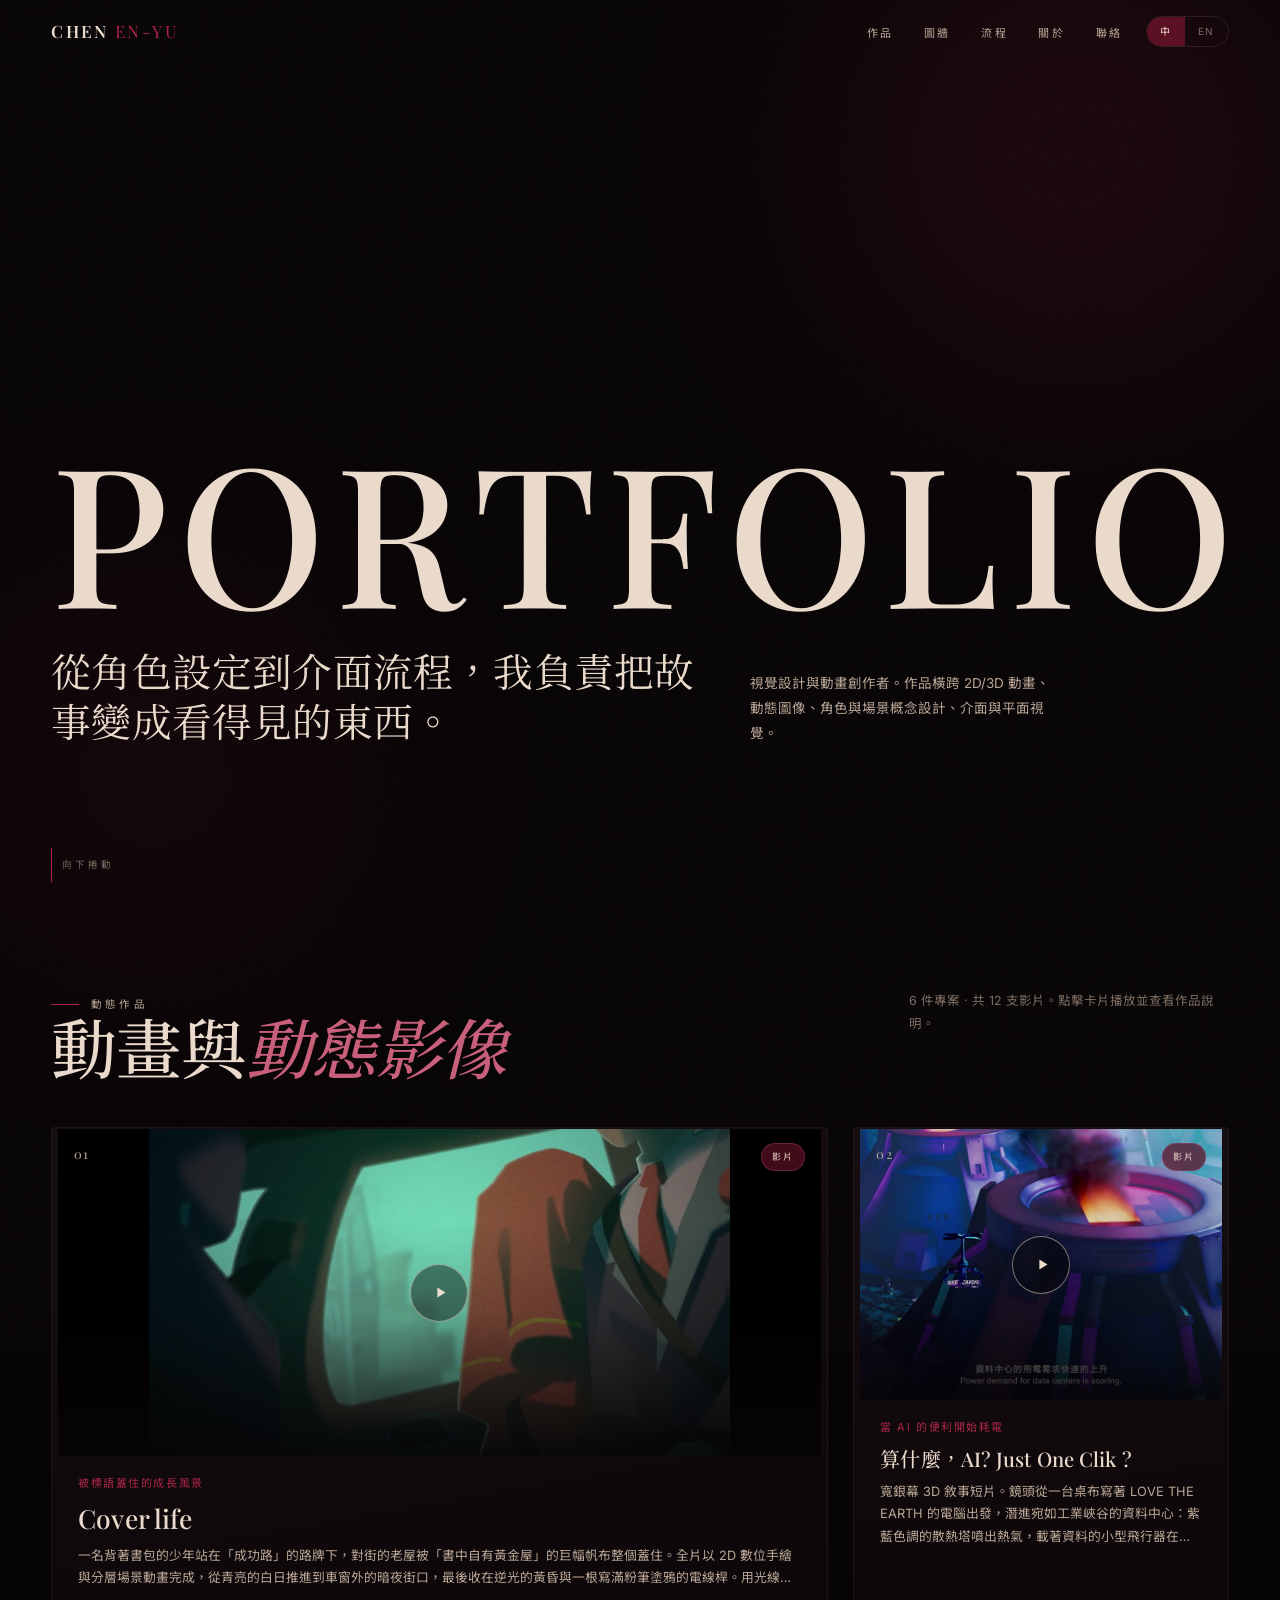
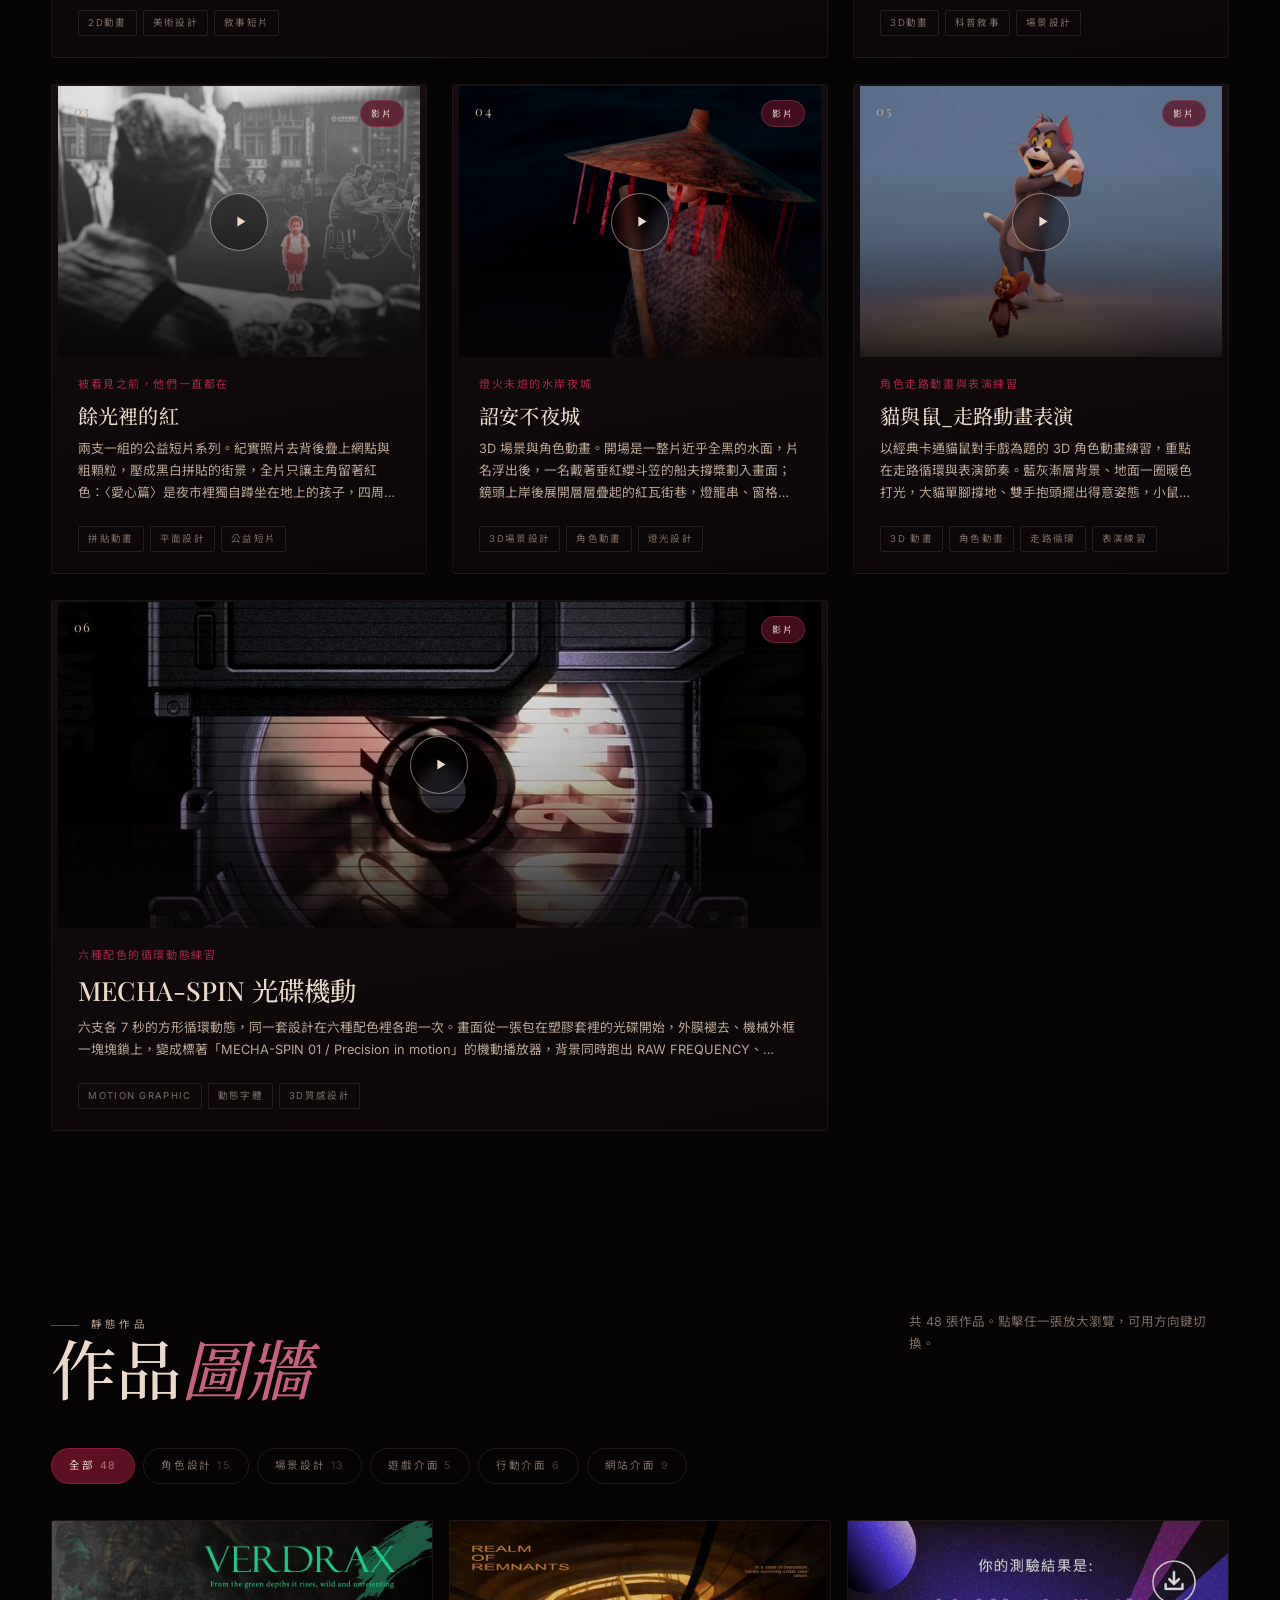
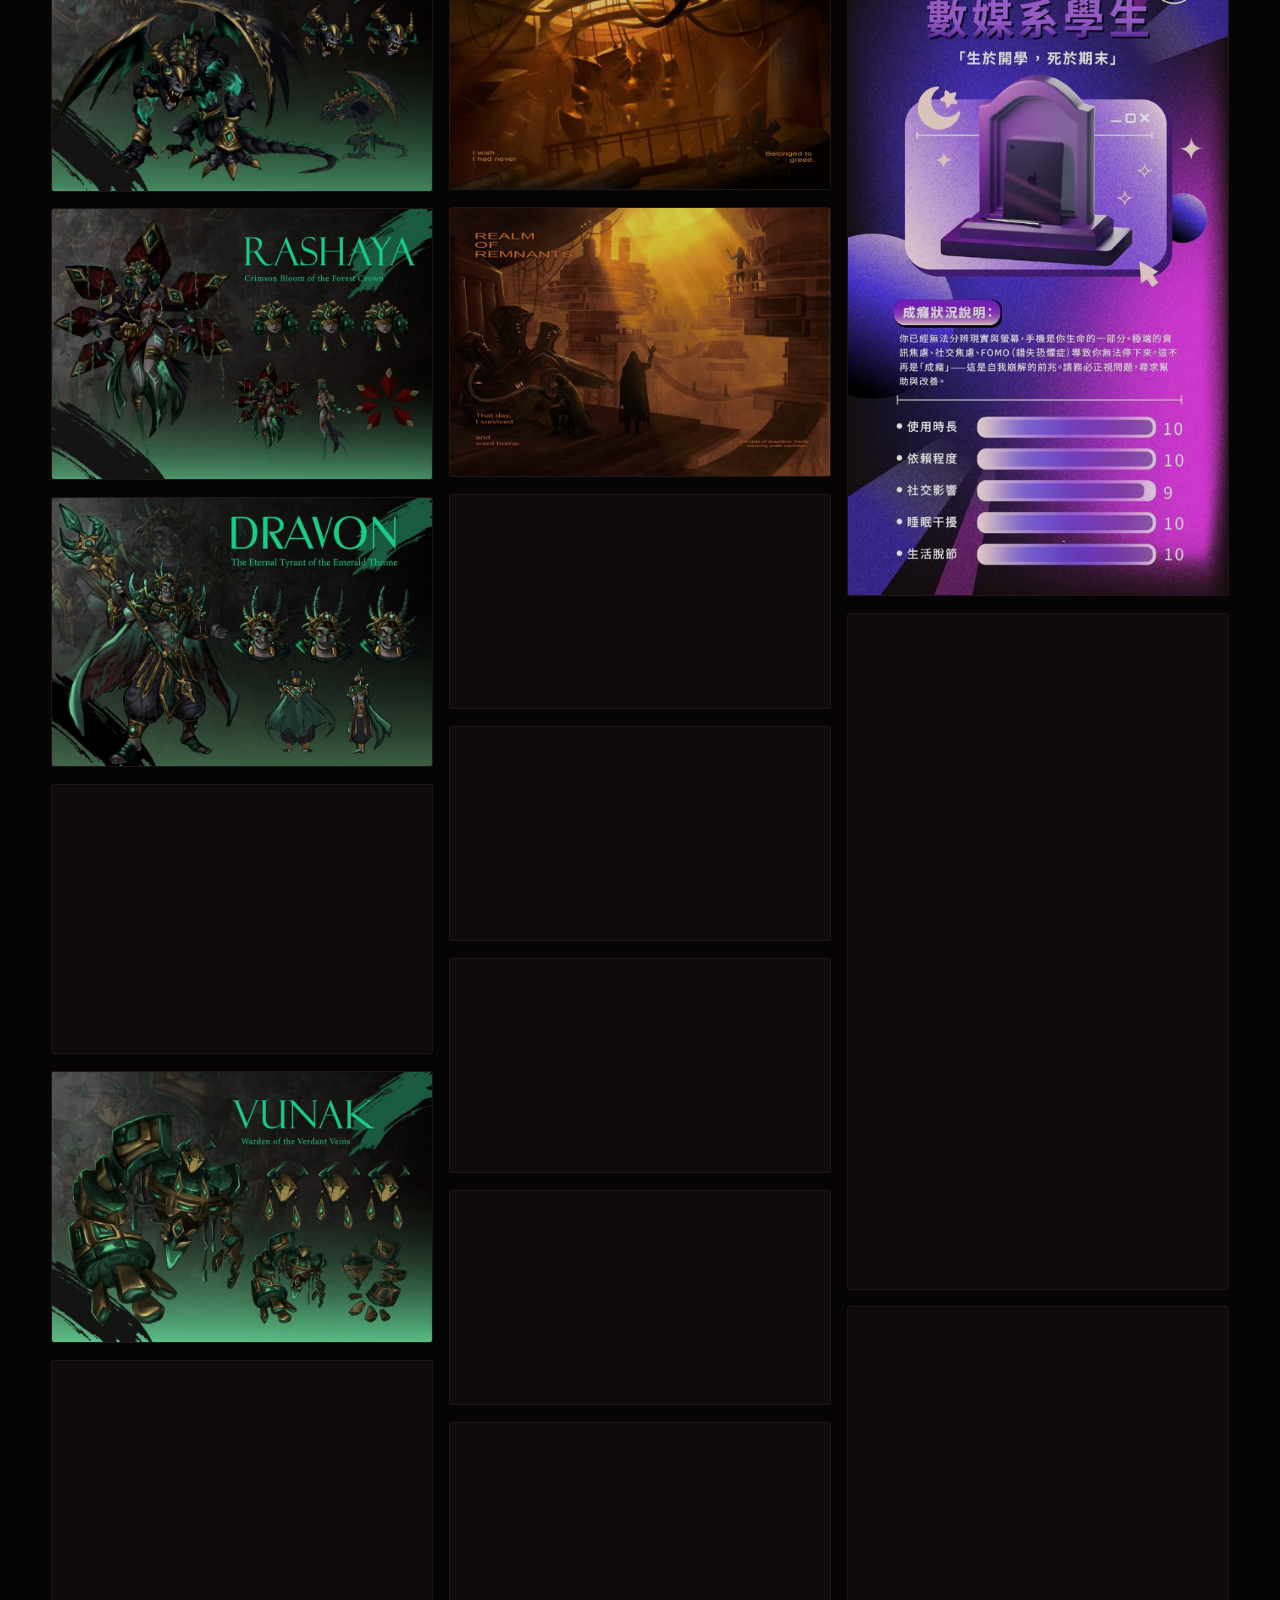
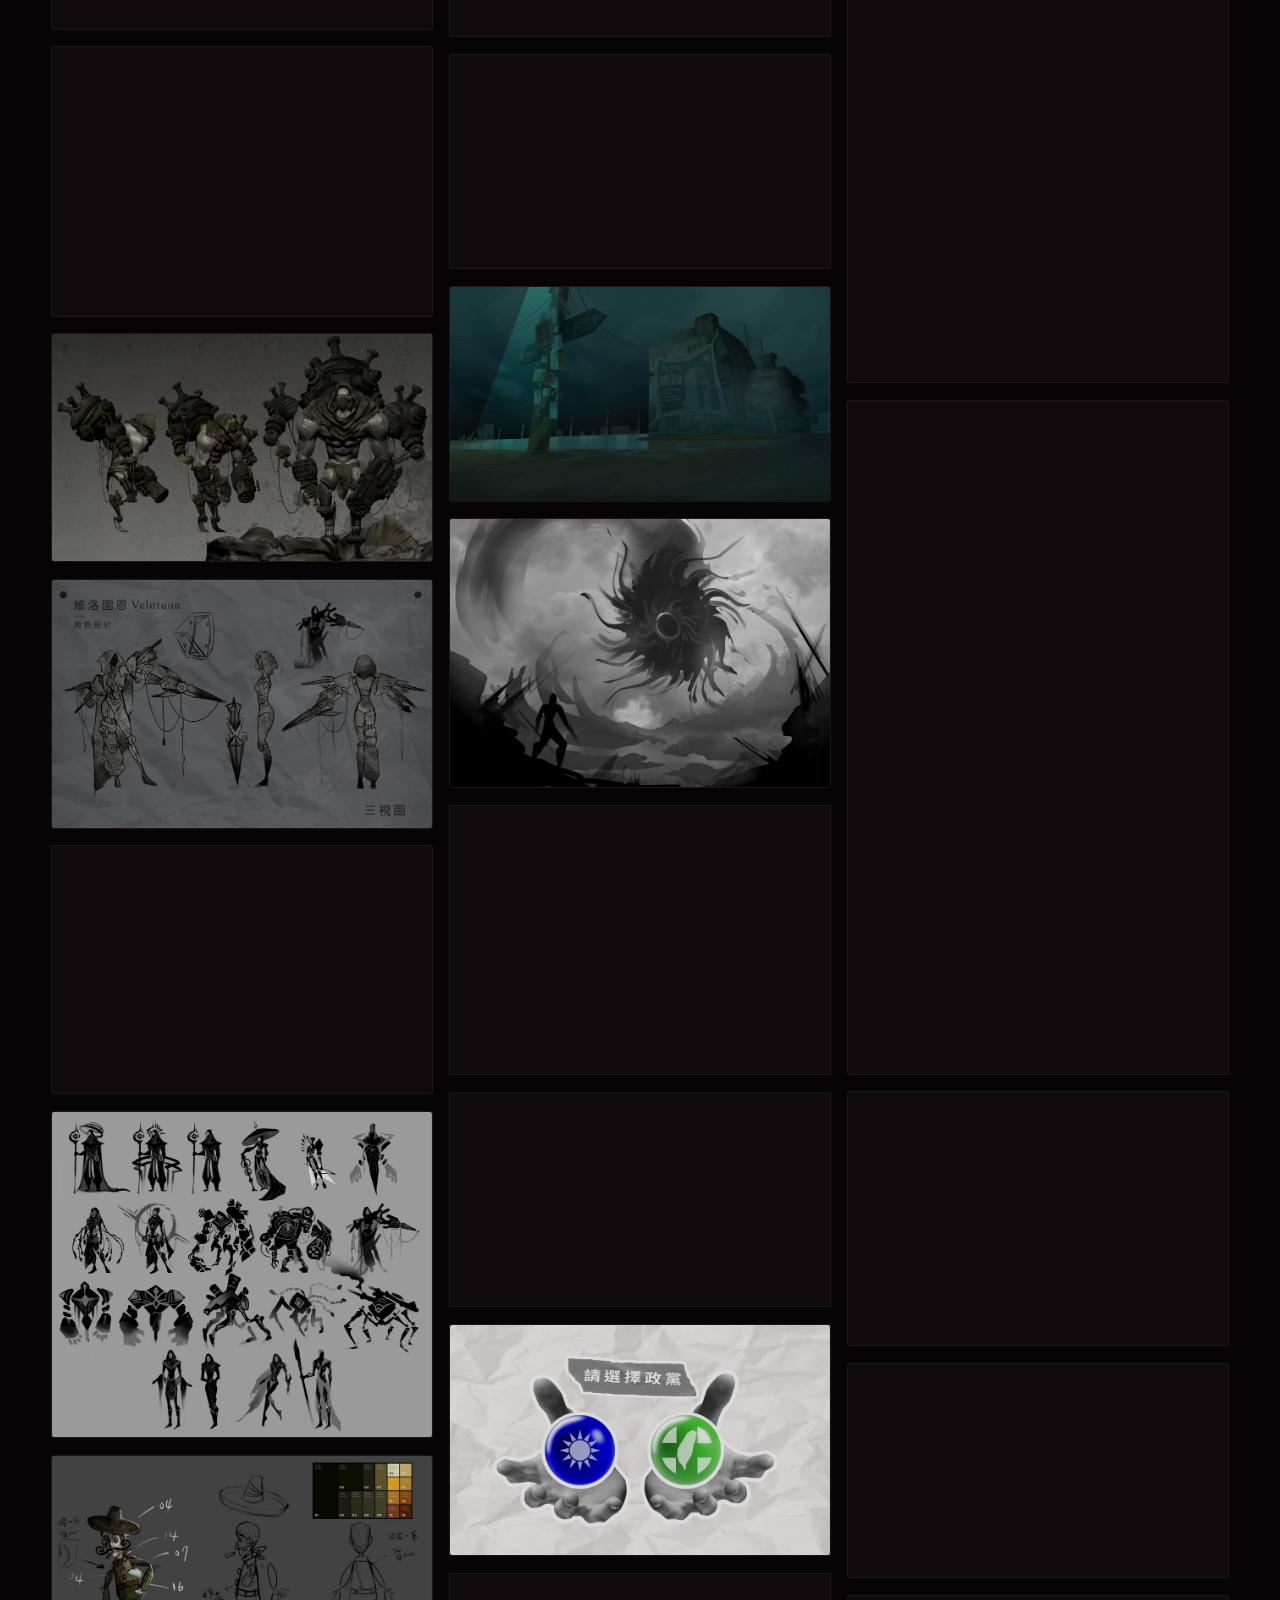
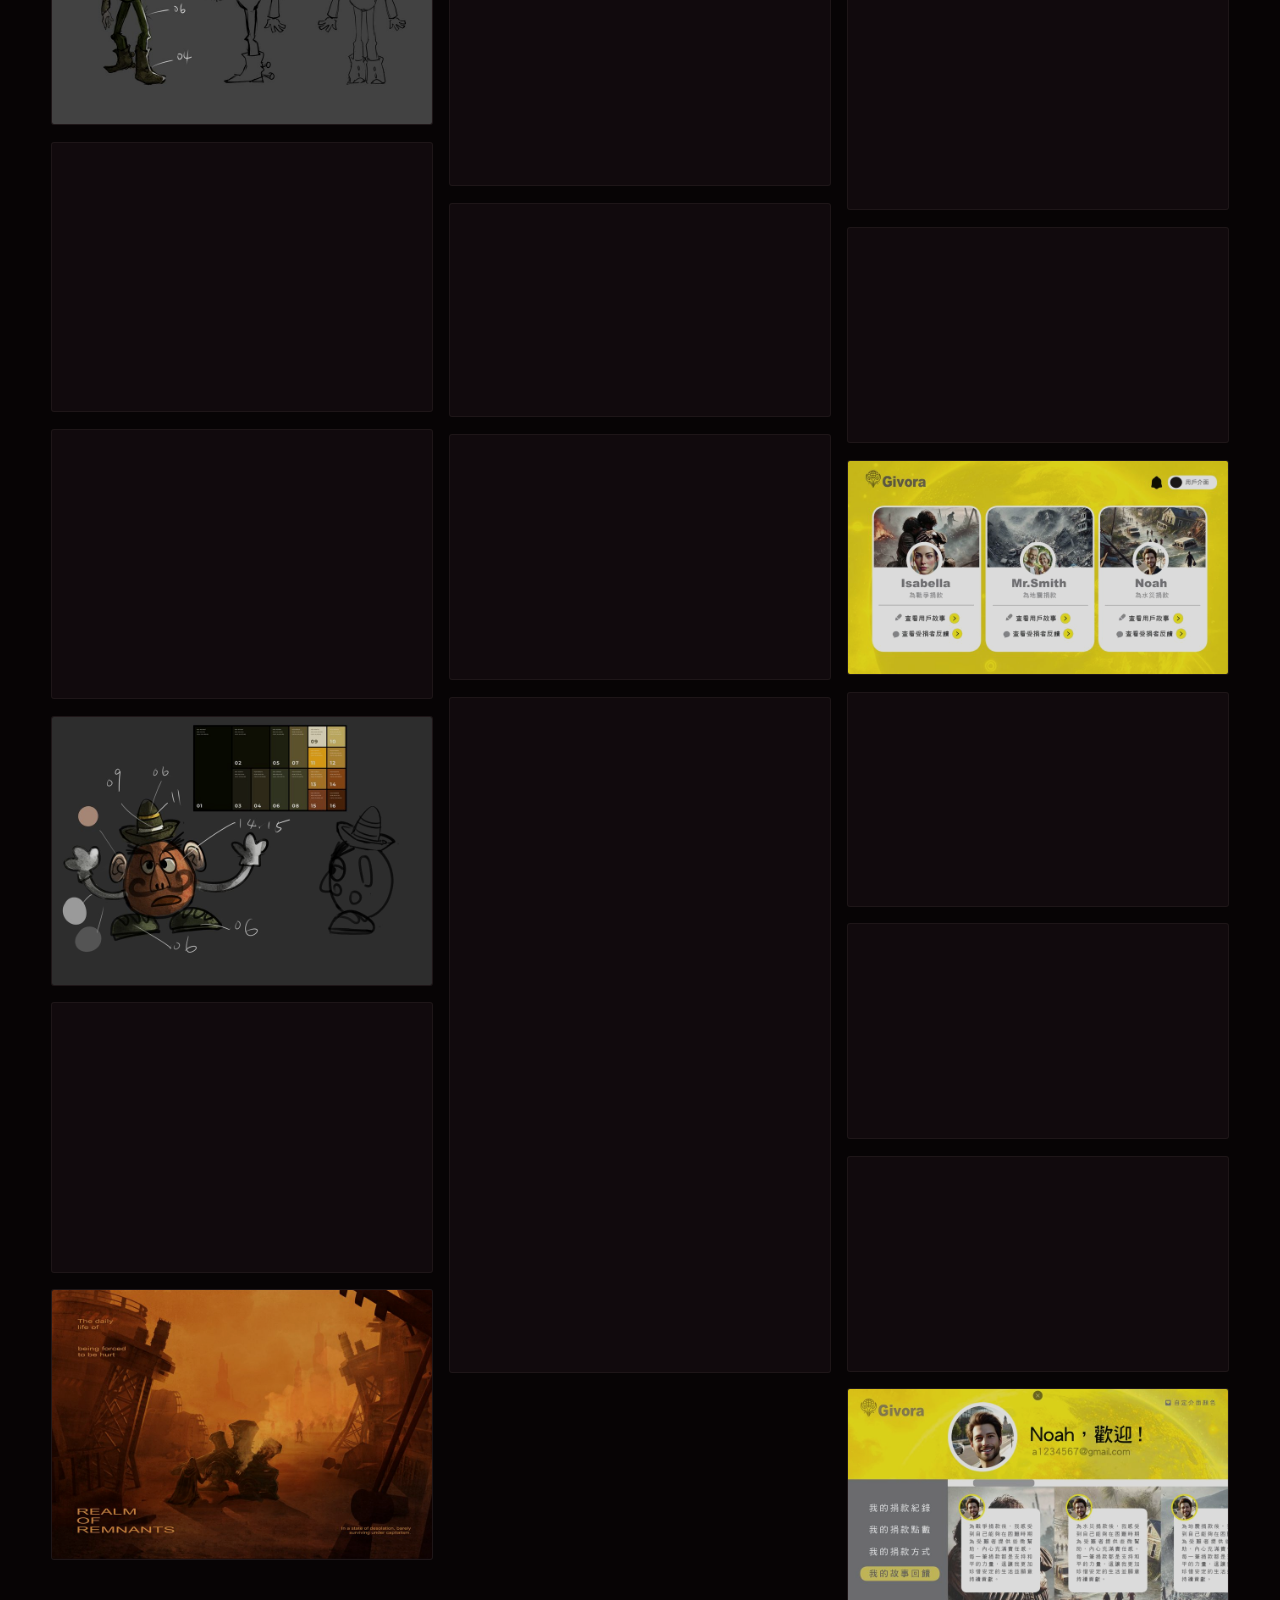
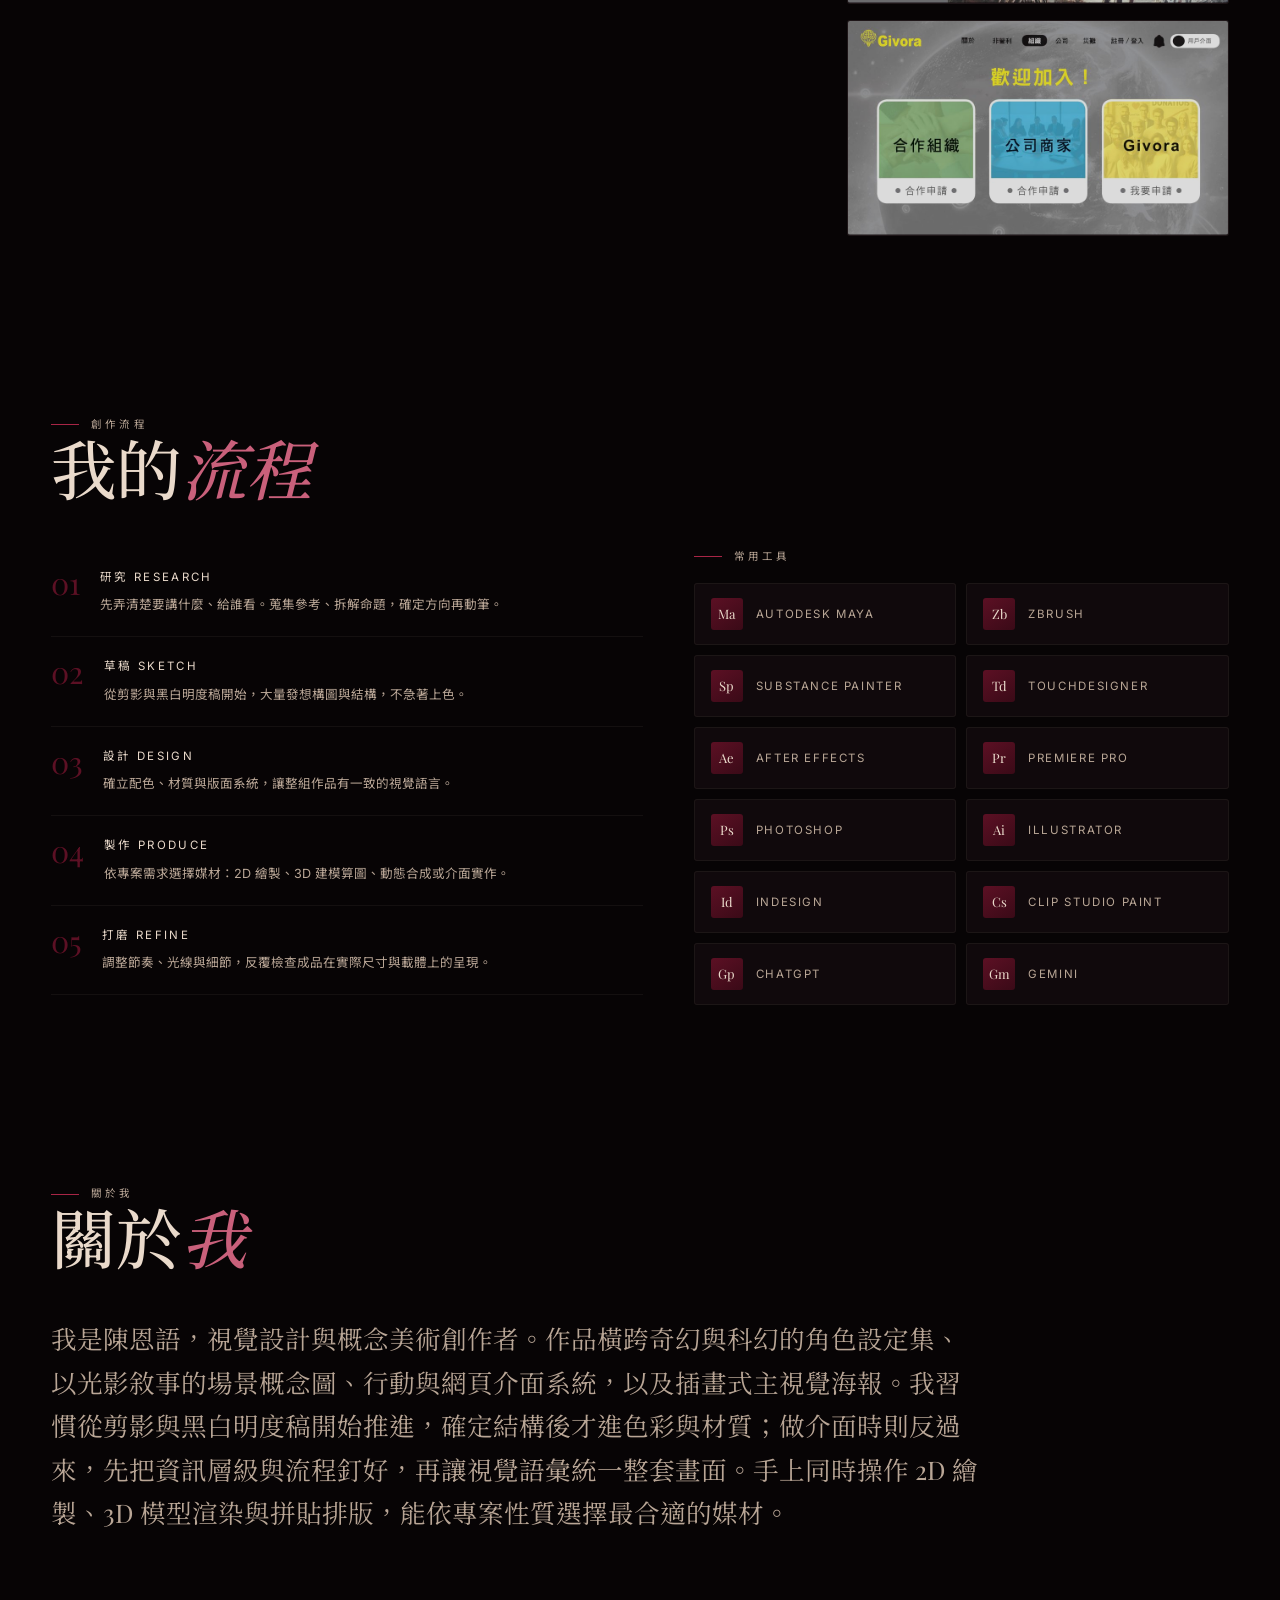
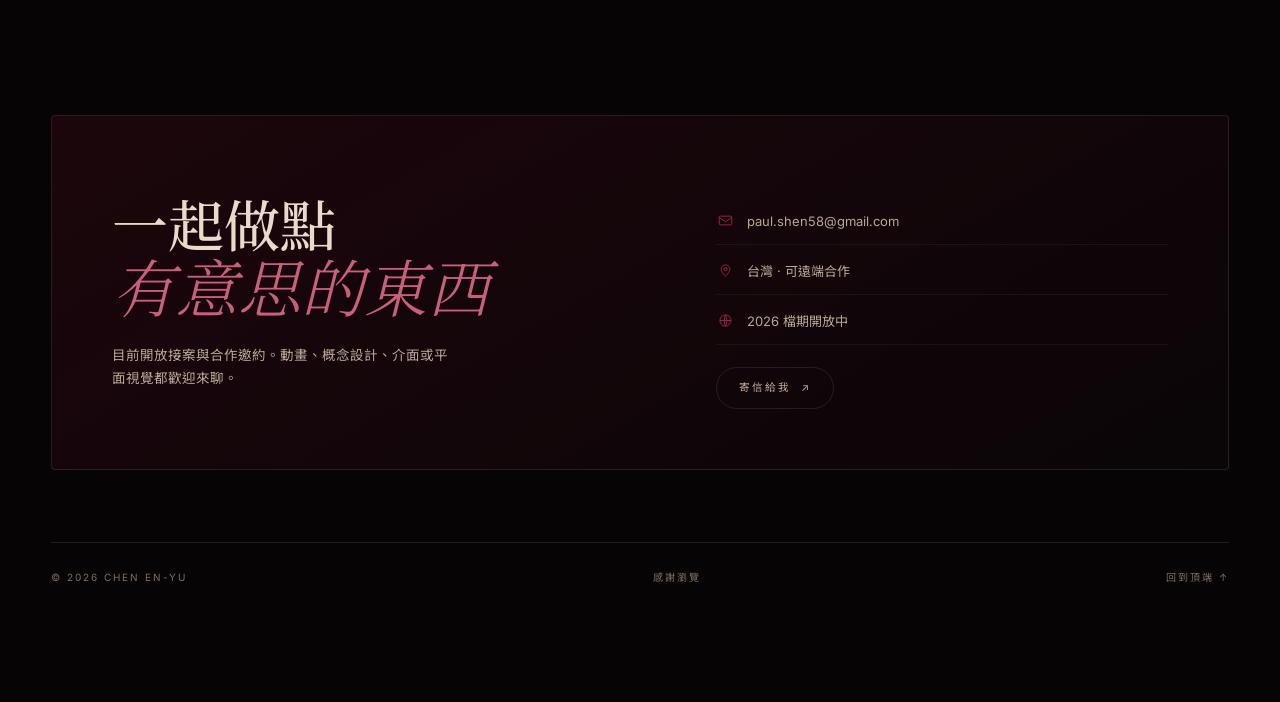
==== commit e995540e: "Split stills into a Pinterest-style wall; fix lightbox image sizing - Stills are now one tile per im" ====
--- a/index.html
+++ b/index.html
@@ -29,6 +29,7 @@
   <div class="nav__right">
     <ul class="nav__links" id="navLinks">
       <li><a href="#work" data-i18n="nav_work">作品</a></li>
+      <li><a href="#gallery" data-i18n="nav_gallery">圖牆</a></li>
       <li><a href="#process" data-i18n="nav_process">流程</a></li>
       <li><a href="#about" data-i18n="nav_about">關於</a></li>
       <li><a href="#contact" data-i18n="nav_contact">聯絡</a></li>
@@ -76,8 +77,21 @@
     <p class="sec__aside rv" id="workCount"></p>
   </div>
 
-  <div class="filters rv" id="filters" role="group" aria-label="Filter works"></div>
   <div class="work-grid" id="grid"></div>
+</section>
+
+<!-- ============ GALLERY ============ -->
+<section class="sec shell" id="gallery">
+  <div class="sec__head">
+    <div>
+      <div class="sec__label rv" data-i18n="gal_label">靜態作品</div>
+      <h2 class="sec__title rv" data-i18n-html="gal_title">作品<em>圖牆</em></h2>
+    </div>
+    <p class="sec__aside rv" id="galCount"></p>
+  </div>
+
+  <div class="filters rv" id="galFilters" role="group" aria-label="Filter gallery"></div>
+  <div class="wall" id="wall"></div>
 </section>
 
 <!-- ============ PROCESS ============ -->
--- a/css/style.css
+++ b/css/style.css
@@ -285,23 +285,13 @@
 .card__media{
   position:relative;aspect-ratio:4/3;overflow:hidden;background:var(--ink-800);
 }
-/* blurred fill behind, so a contained image never leaves dead space */
-.card__media .fill{
-  position:absolute;inset:-8%;width:116%;height:116%;
-  object-fit:cover;
-  filter:blur(26px) saturate(.5) brightness(.42);
-  transform:scale(1.04);
-  transition:filter .7s var(--ease);
-}
 .card__media .shot{
-  position:relative;z-index:1;
-  width:100%;height:100%;object-fit:contain;
-  transform:scale(.985);
-  filter:saturate(.88) contrast(1.03) brightness(.9);
+  width:100%;height:100%;object-fit:cover;
+  transform:scale(1.015);
+  filter:saturate(.84) contrast(1.04) brightness(.88);
   transition:transform 1.1s var(--ease-out),filter .7s var(--ease);
 }
-.card:hover .card__media .shot{transform:scale(1.015);filter:saturate(1) contrast(1) brightness(1)}
-.card:hover .card__media .fill{filter:blur(22px) saturate(.6) brightness(.5)}
+.card:hover .card__media .shot{transform:scale(1.075);filter:saturate(1) contrast(1) brightness(1)}
 .card__media::after{
   content:"";position:absolute;inset:0;z-index:2;
   background:linear-gradient(to top,rgba(7,4,5,.86) 0%,rgba(7,4,5,.18) 44%,transparent 72%);
@@ -367,6 +357,74 @@
   .card--wide .card__desc{-webkit-line-clamp:2;line-clamp:2}
 }
 
+/* ---------- 9b. Gallery wall (masonry) ---------- */
+.wall{
+  column-count:4;
+  column-gap:clamp(10px,1.3vw,18px);
+}
+@media (max-width:1280px){ .wall{column-count:3} }
+@media (max-width:860px) { .wall{column-count:2} }
+@media (max-width:460px) { .wall{column-count:1} }
+
+.tile{
+  display:block;width:100%;padding:0;border:0;
+  margin:0 0 clamp(10px,1.3vw,18px);
+  break-inside:avoid;page-break-inside:avoid;
+  position:relative;overflow:hidden;border-radius:3px;
+  background:var(--ink-800);
+  border:1px solid var(--line-soft);
+  transition:border-color .5s var(--ease),transform .5s var(--ease-out),box-shadow .5s var(--ease);
+}
+.tile img{
+  display:block;width:100%;height:auto;
+  filter:saturate(.86) contrast(1.03) brightness(.86);
+  transform:scale(1.005);
+  transition:transform 1s var(--ease-out),filter .6s var(--ease);
+}
+.tile::after{
+  content:"";position:absolute;inset:0;pointer-events:none;
+  background:linear-gradient(to top,rgba(7,4,5,.72),transparent 46%);
+  opacity:0;transition:opacity .5s var(--ease);
+}
+.tile:hover,.tile:focus-visible{
+  transform:translateY(-4px);
+  border-color:rgba(168,37,70,.42);
+  box-shadow:0 20px 44px -22px rgba(0,0,0,.92),0 0 32px -18px rgba(168,37,70,.5);
+}
+.tile:hover img,.tile:focus-visible img{
+  transform:scale(1.045);filter:saturate(1) contrast(1) brightness(1);
+}
+.tile:hover::after,.tile:focus-visible::after{opacity:1}
+
+.tile__cat{
+  position:absolute;left:12px;bottom:11px;z-index:2;
+  font-size:9px;letter-spacing:.2em;text-transform:uppercase;
+  color:var(--bone);
+  background:rgba(90,16,36,.76);
+  backdrop-filter:blur(8px);-webkit-backdrop-filter:blur(8px);
+  border:1px solid rgba(201,96,123,.28);
+  padding:4px 10px;border-radius:999px;
+  opacity:0;transform:translateY(7px);
+  transition:opacity .45s var(--ease),transform .45s var(--ease-out);
+}
+.tile:hover .tile__cat,.tile:focus-visible .tile__cat{opacity:1;transform:translateY(0)}
+
+.tile__zoom{
+  position:absolute;right:11px;bottom:11px;z-index:2;
+  width:30px;height:30px;border-radius:50%;
+  display:grid;place-items:center;
+  background:rgba(7,4,5,.5);border:1px solid rgba(234,218,203,.3);
+  backdrop-filter:blur(6px);-webkit-backdrop-filter:blur(6px);
+  opacity:0;transform:scale(.82);
+  transition:opacity .45s var(--ease),transform .45s var(--ease-out);
+}
+.tile__zoom svg{width:12px;height:12px;stroke:var(--bone);fill:none;stroke-width:1.6}
+.tile:hover .tile__zoom,.tile:focus-visible .tile__zoom{opacity:1;transform:scale(1)}
+
+/* reveal: the wall fades its tiles in column order, not row order */
+.tile.rv{opacity:0;transform:translateY(22px)}
+.tile.rv.in{opacity:1;transform:none}
+
 /* ---------- 10. Filters ---------- */
 .filters{display:flex;flex-wrap:wrap;gap:8px;margin-bottom:clamp(22px,4vh,38px)}
 .filters button{
@@ -479,11 +537,19 @@
 .lb__x:hover{background:var(--wine-700);border-color:var(--wine-500);transform:rotate(90deg)}
 .lb__x svg{width:14px;height:14px;stroke:var(--bone);stroke-width:1.6}
 .lb__stage{
-  flex:1;min-height:0;display:grid;place-items:center;
-  padding:clamp(14px,3vh,34px) var(--gut);position:relative;
-}
-.lb__stage img,.lb__stage video{
-  max-width:100%;max-height:100%;object-fit:contain;
+  flex:1 1 auto;min-height:0;position:relative;
+  --pad-y:clamp(14px,3vh,34px);
+}
+/* Absolute inset + margin:auto is the one centering method where
+   max-width/max-height always resolve — a grid/flex row sized by the
+   image itself cannot resolve a percentage max-height against it,
+   which is why the image used to overflow the viewport. */
+.lb__stage .lb-media{
+  position:absolute;
+  top:var(--pad-y);right:var(--gut);bottom:var(--pad-y);left:var(--gut);
+  margin:auto;
+  width:auto;height:auto;max-width:100%;max-height:100%;
+  object-fit:contain;
   border-radius:3px;box-shadow:0 30px 90px -40px rgba(0,0,0,1);
   animation:lbPop .55s var(--ease-out);
 }
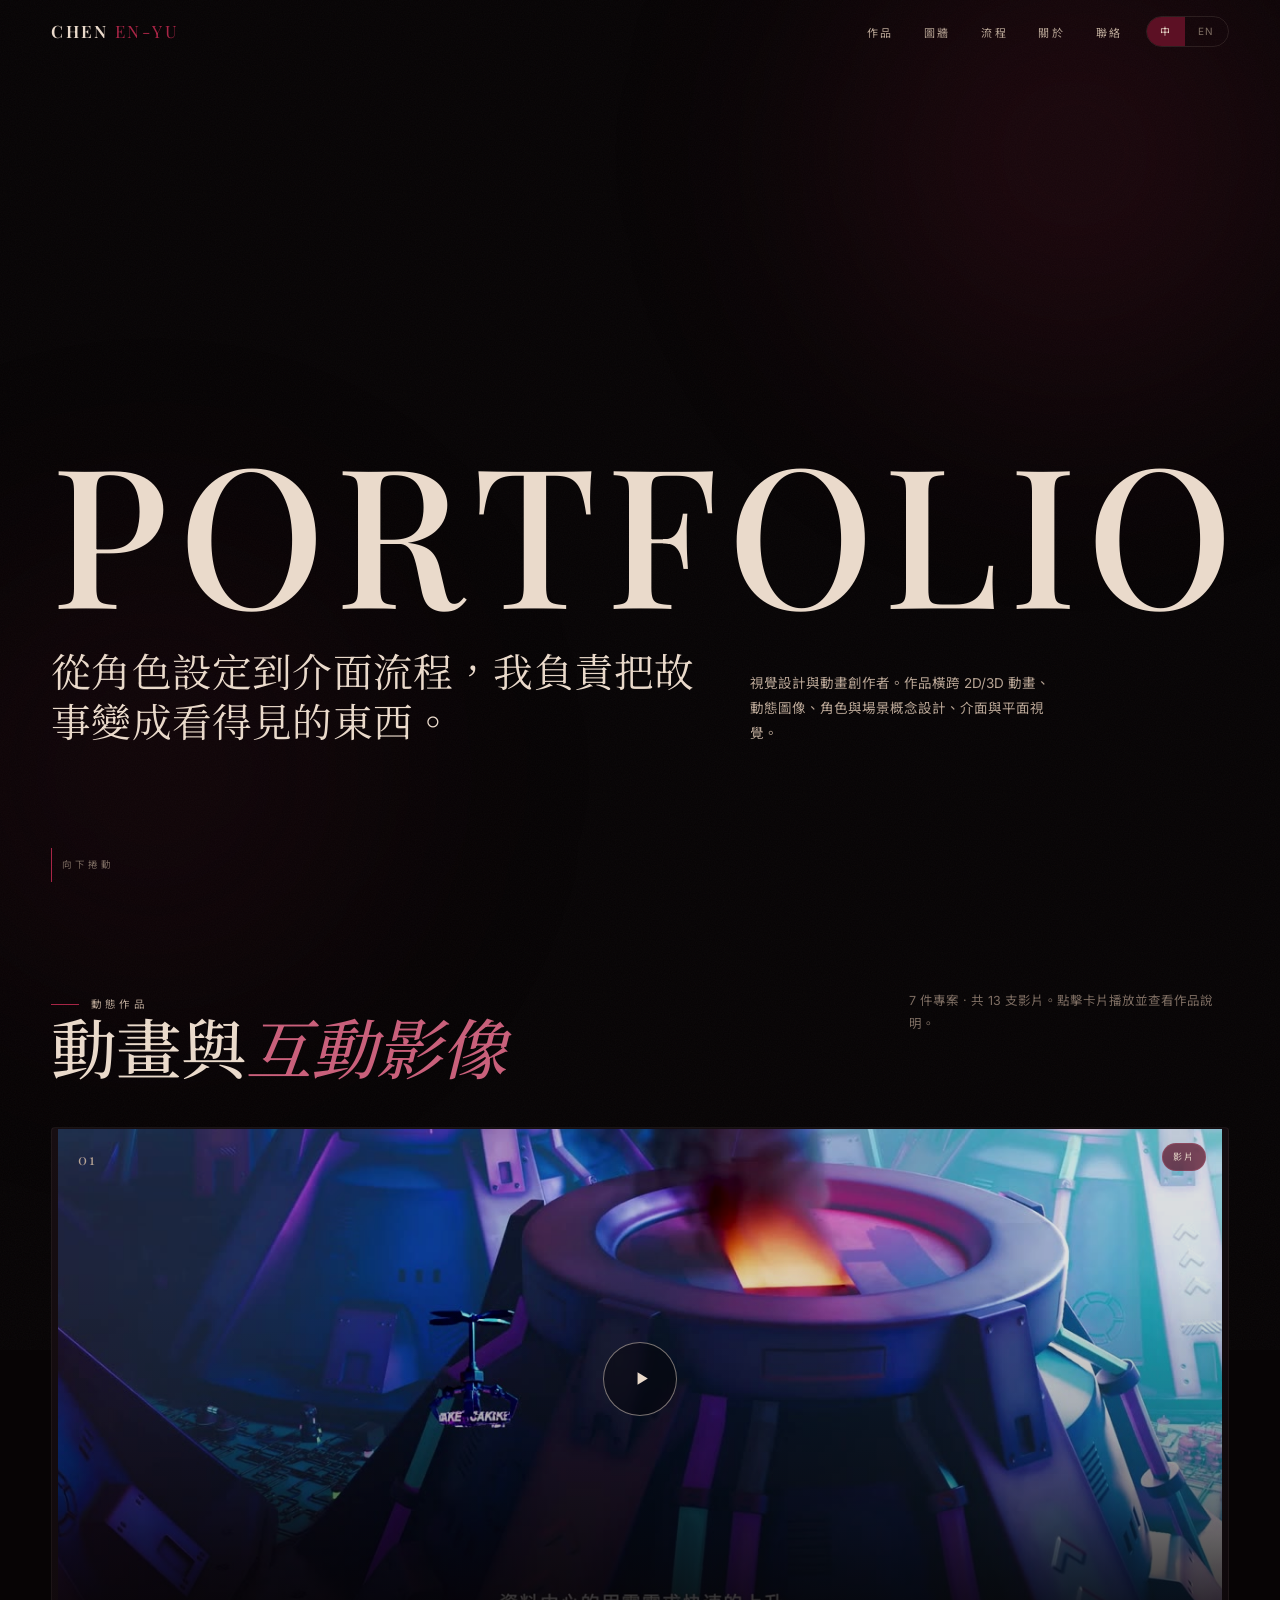
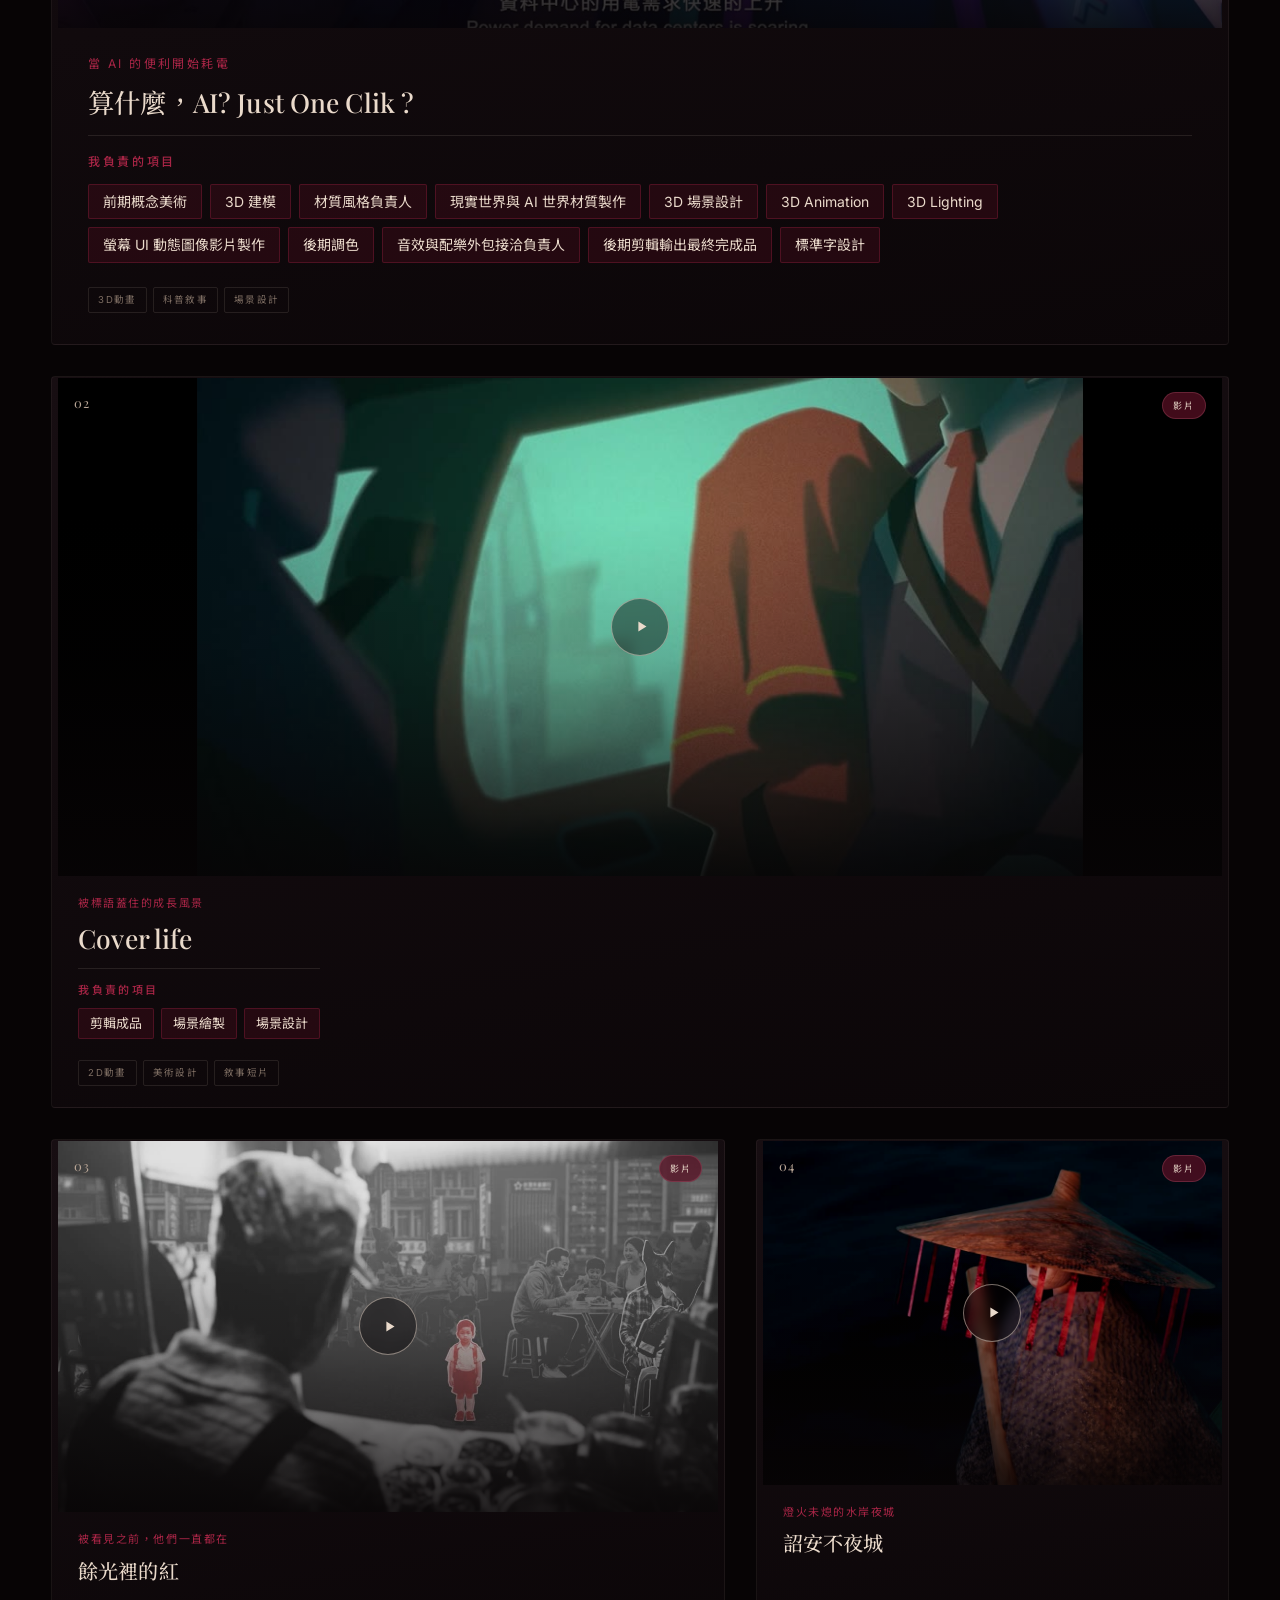
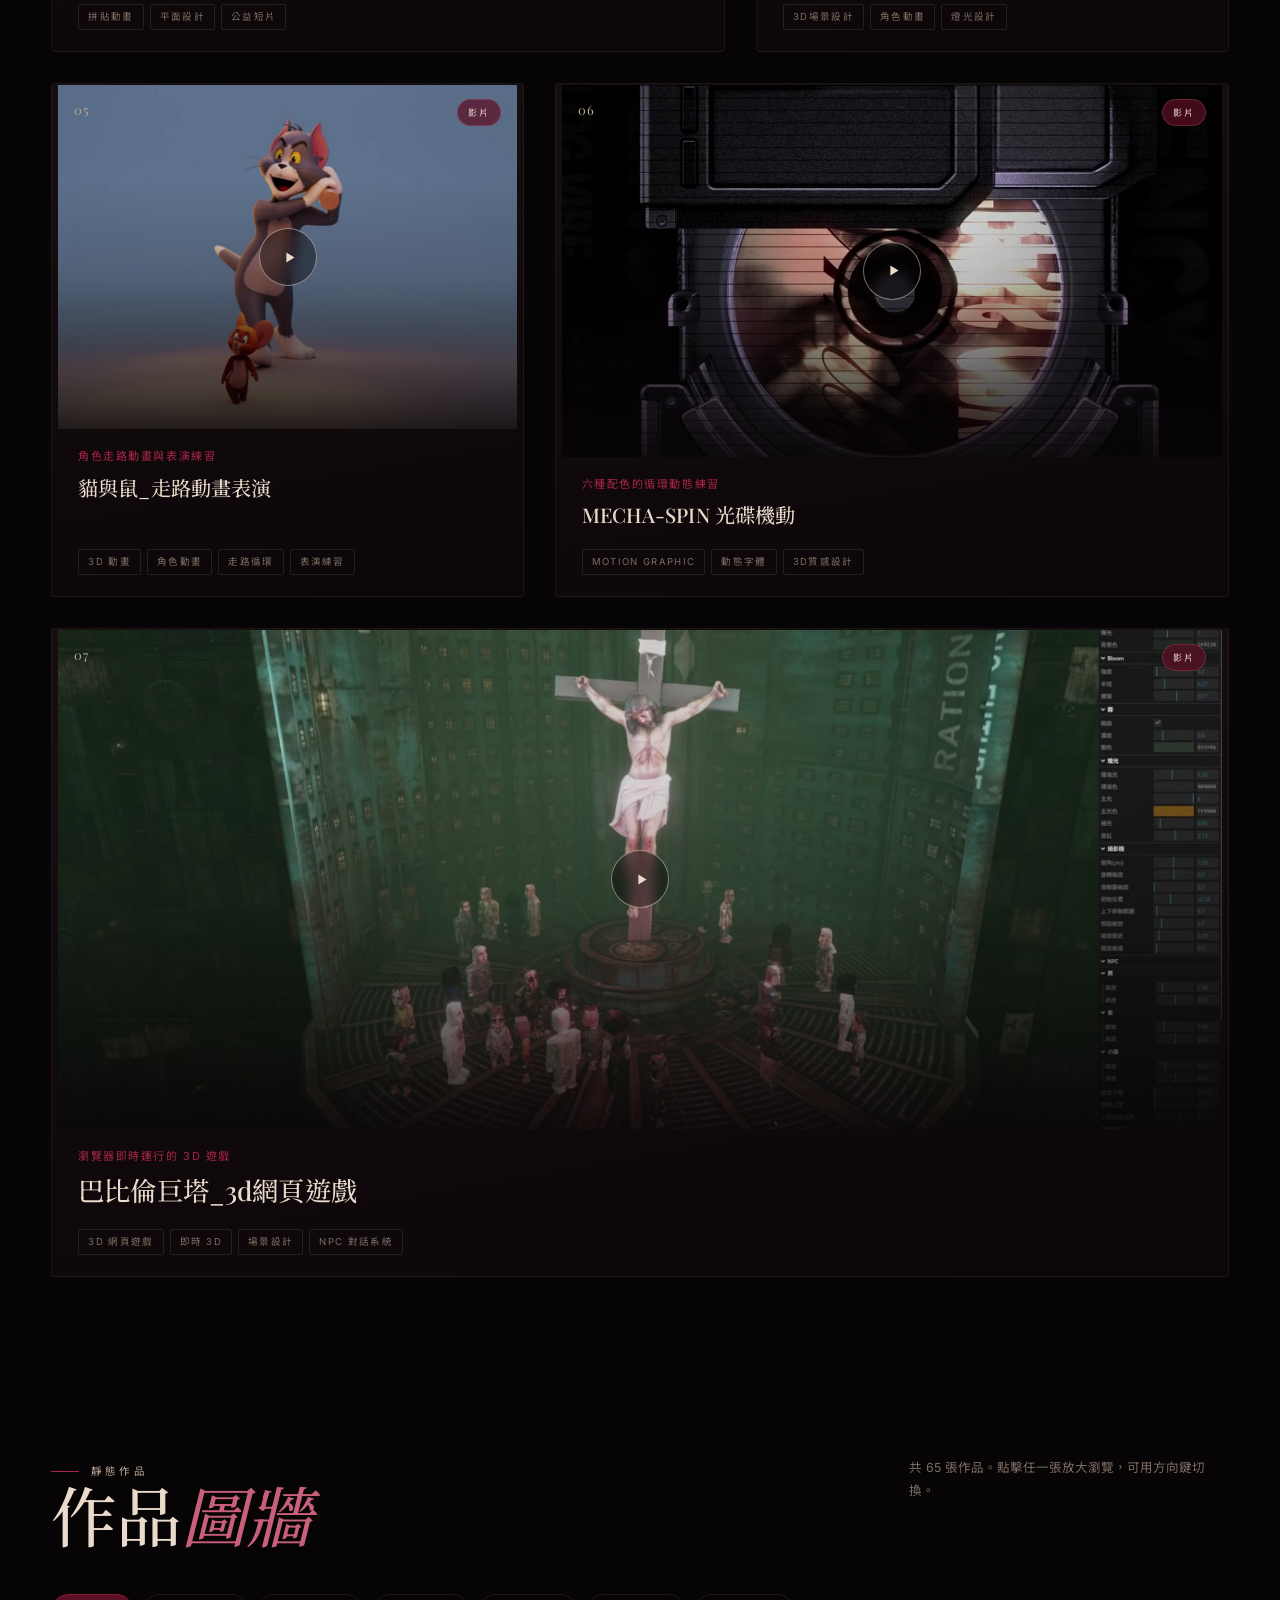
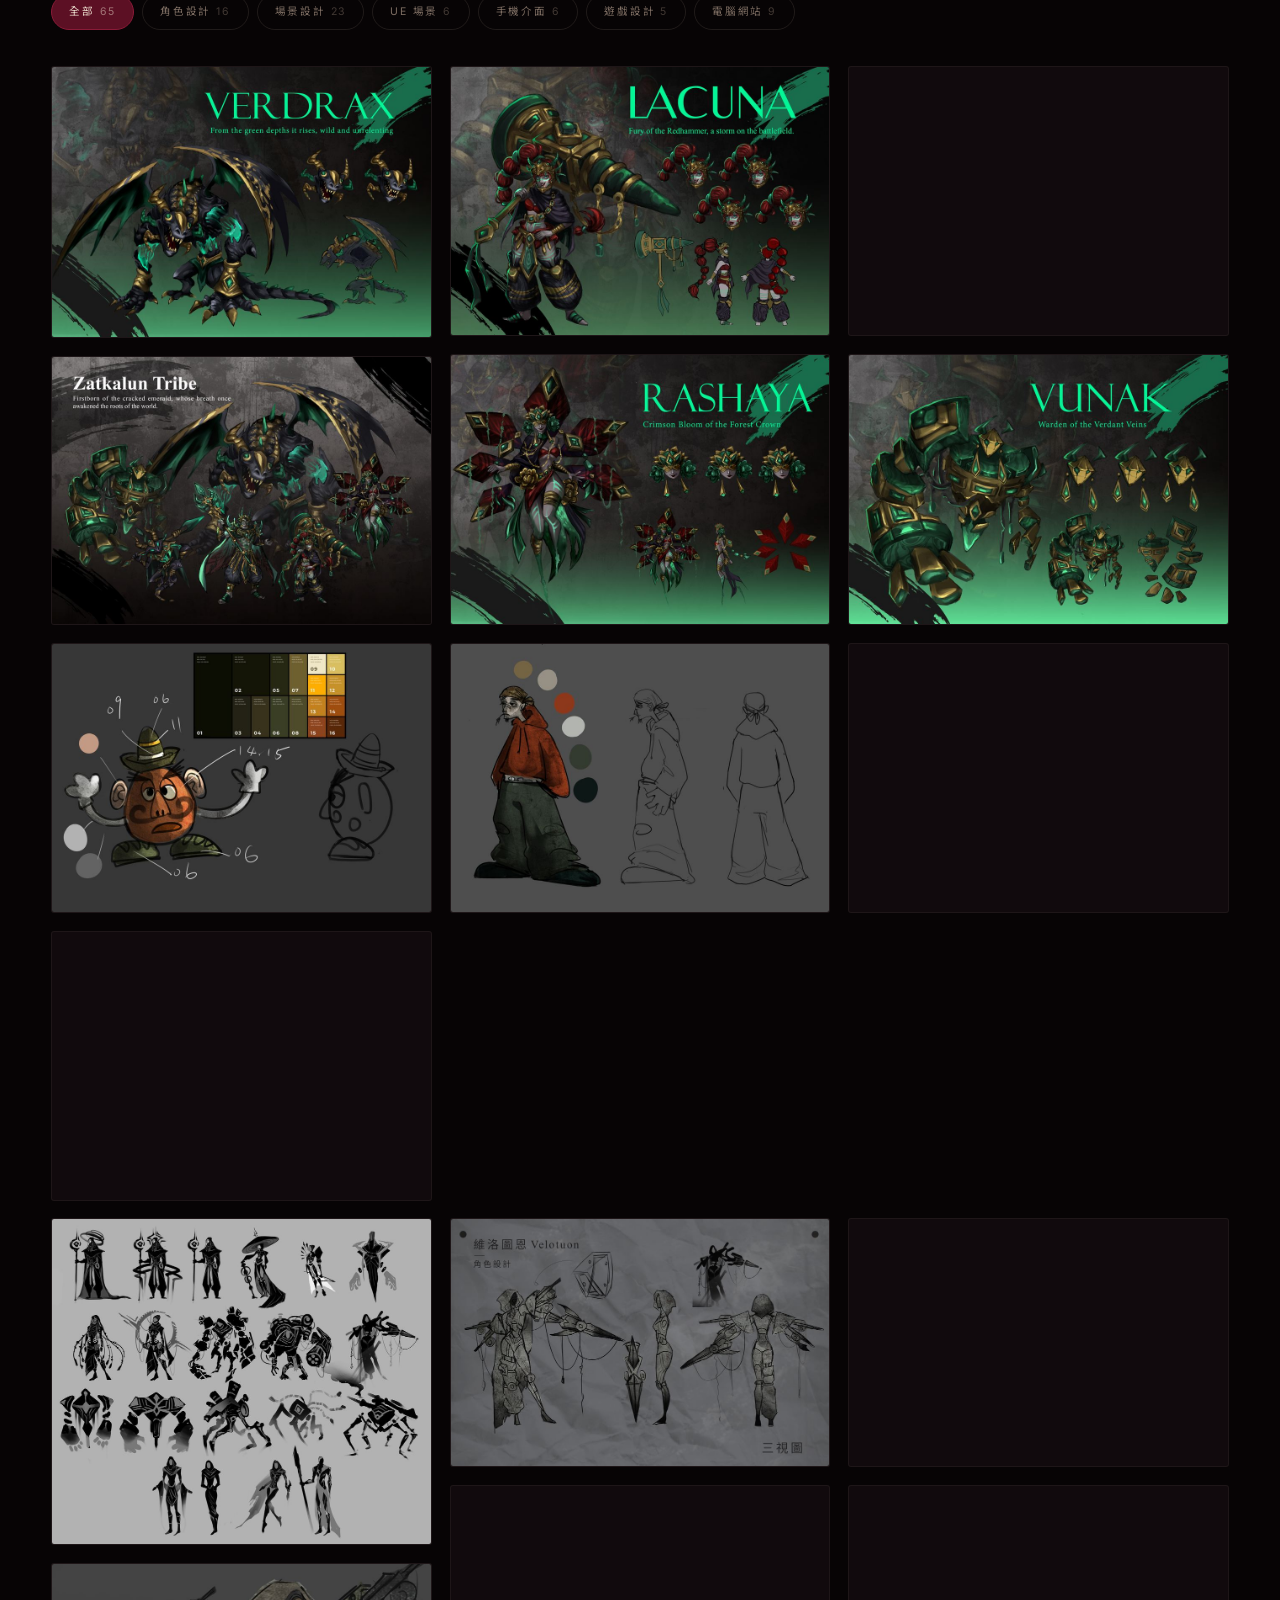
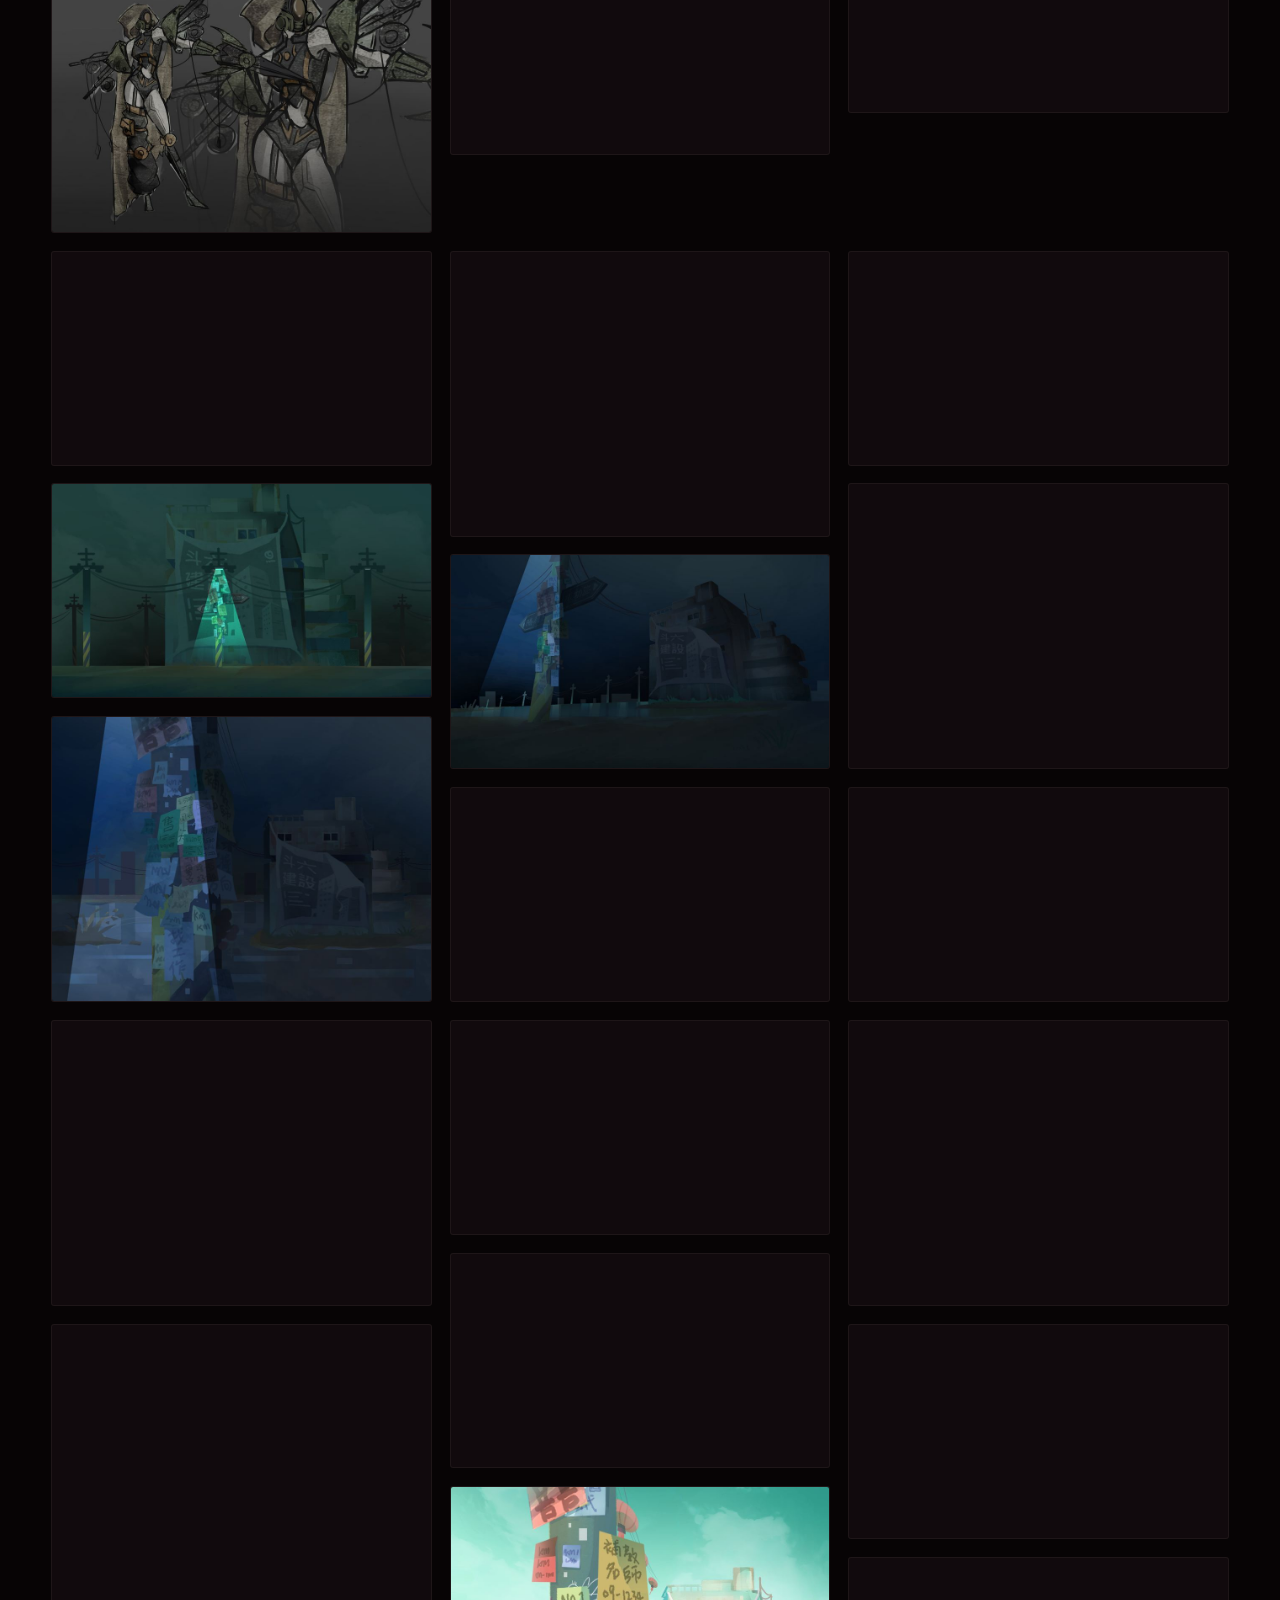
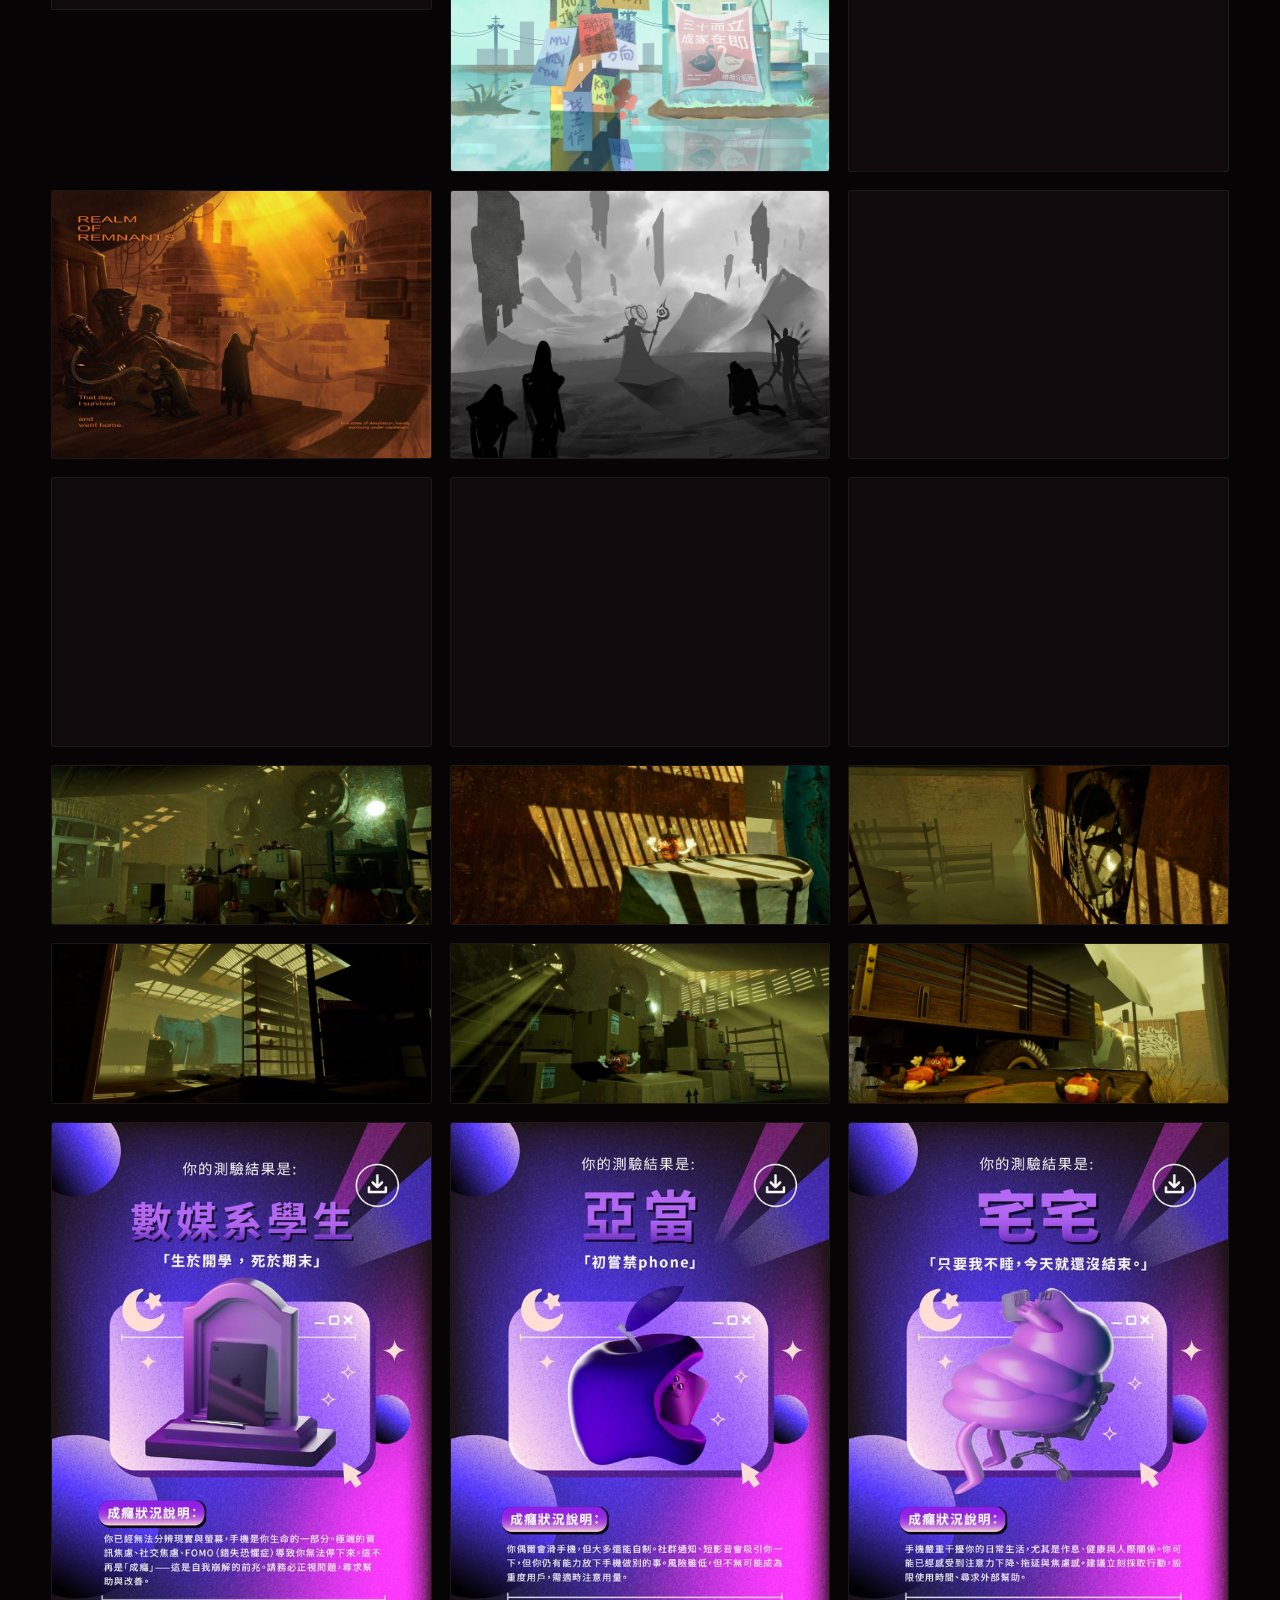
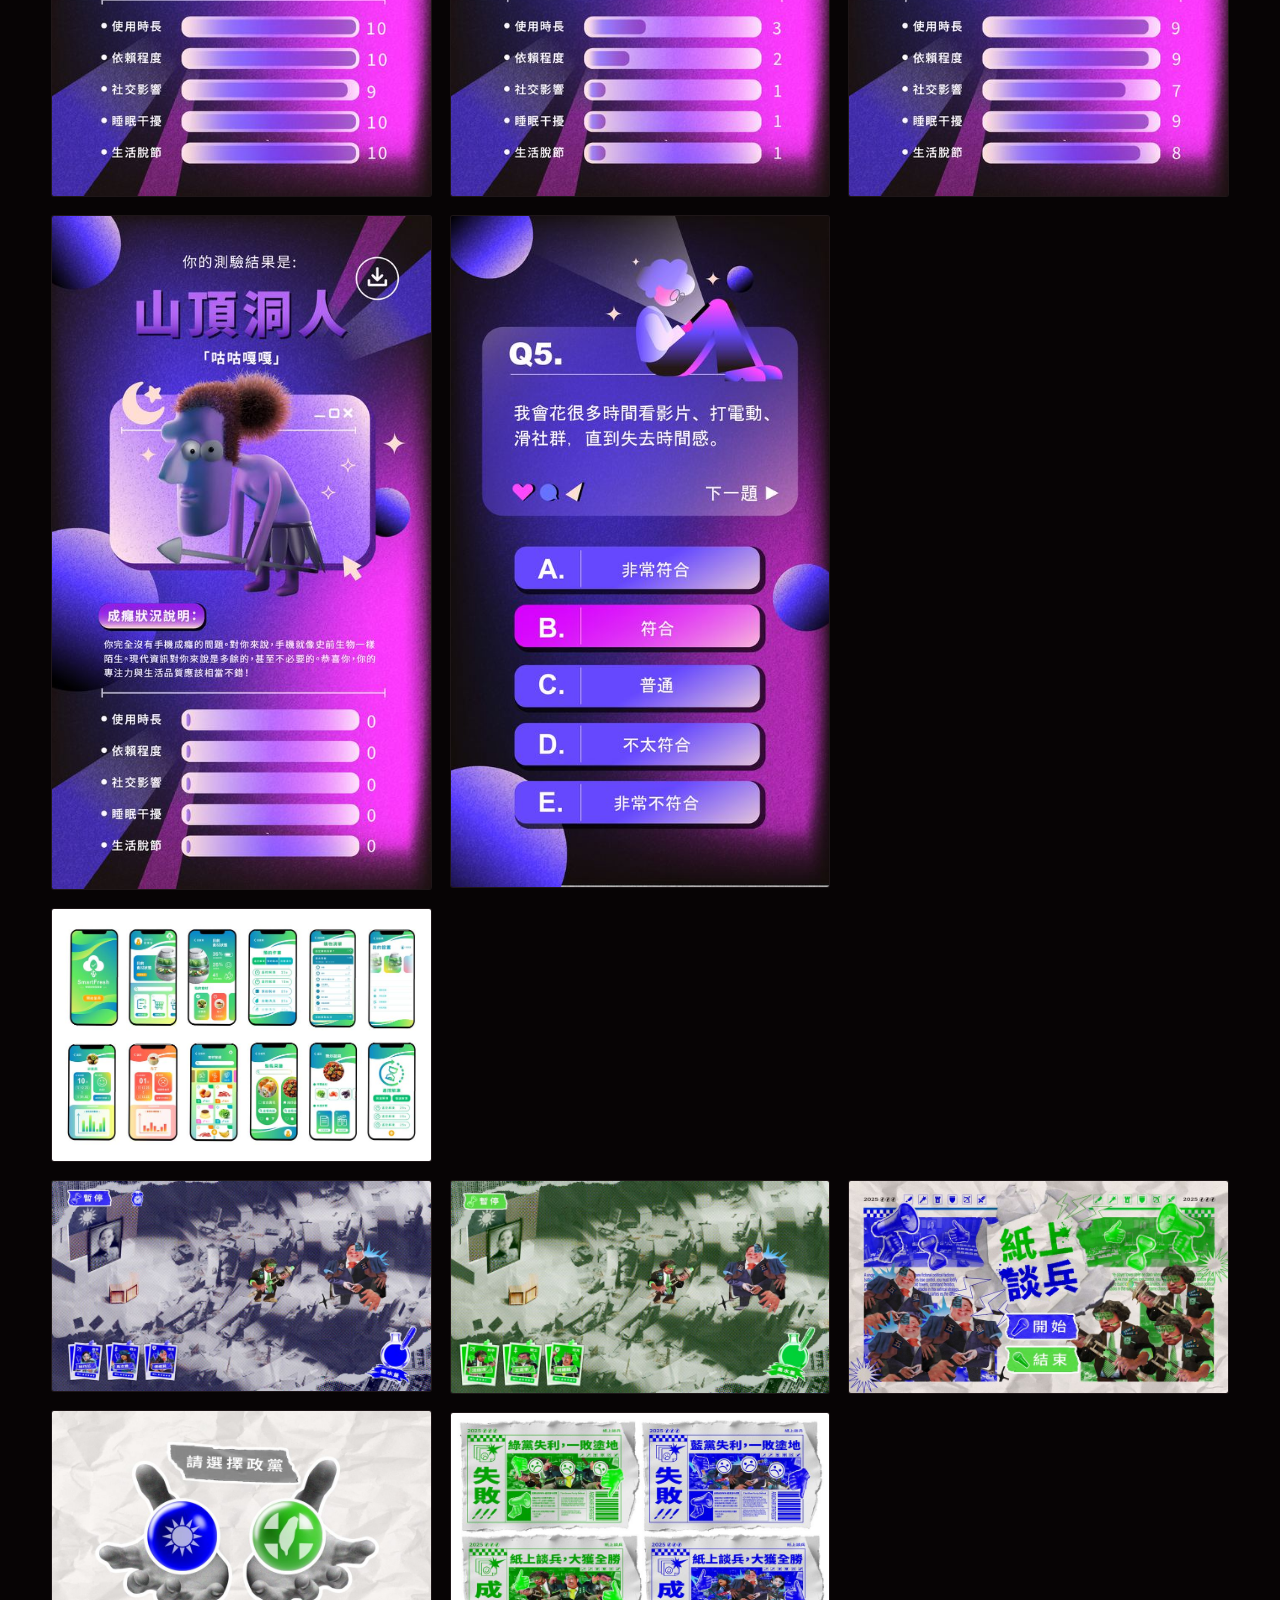
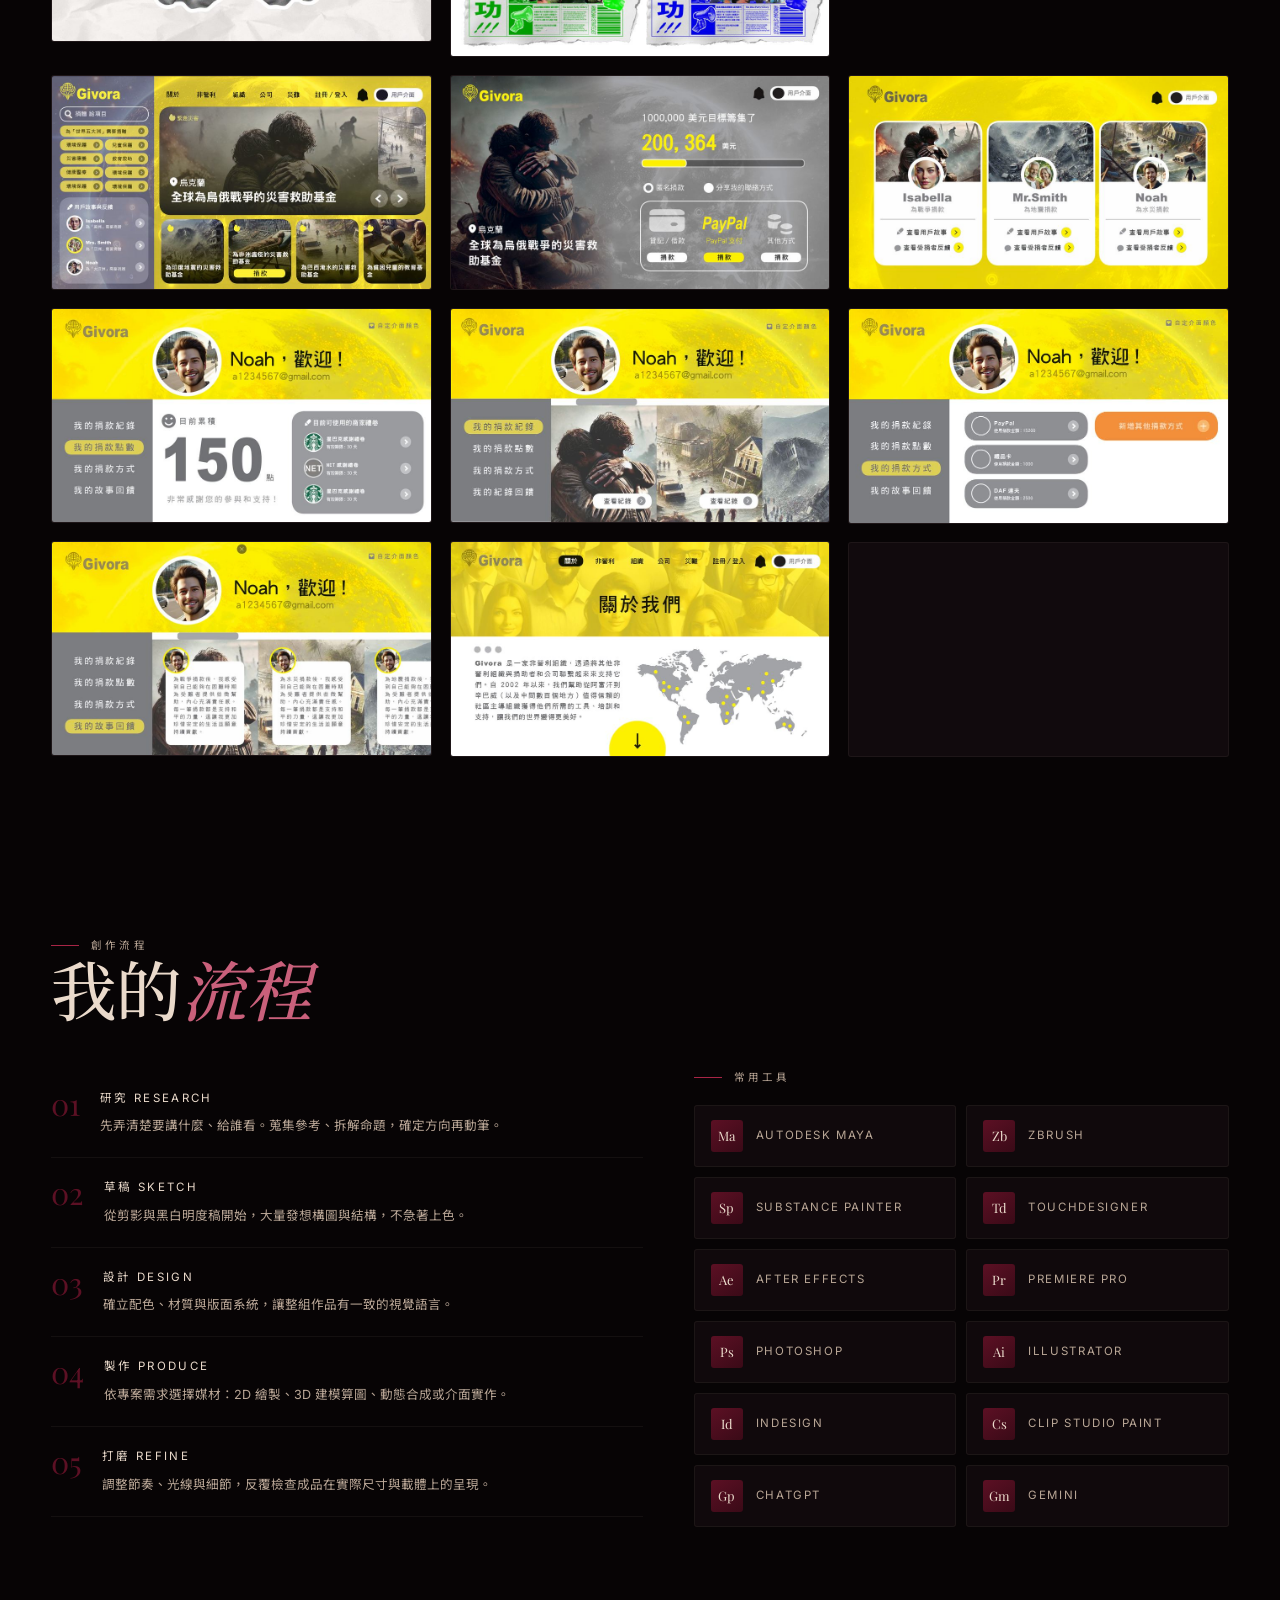
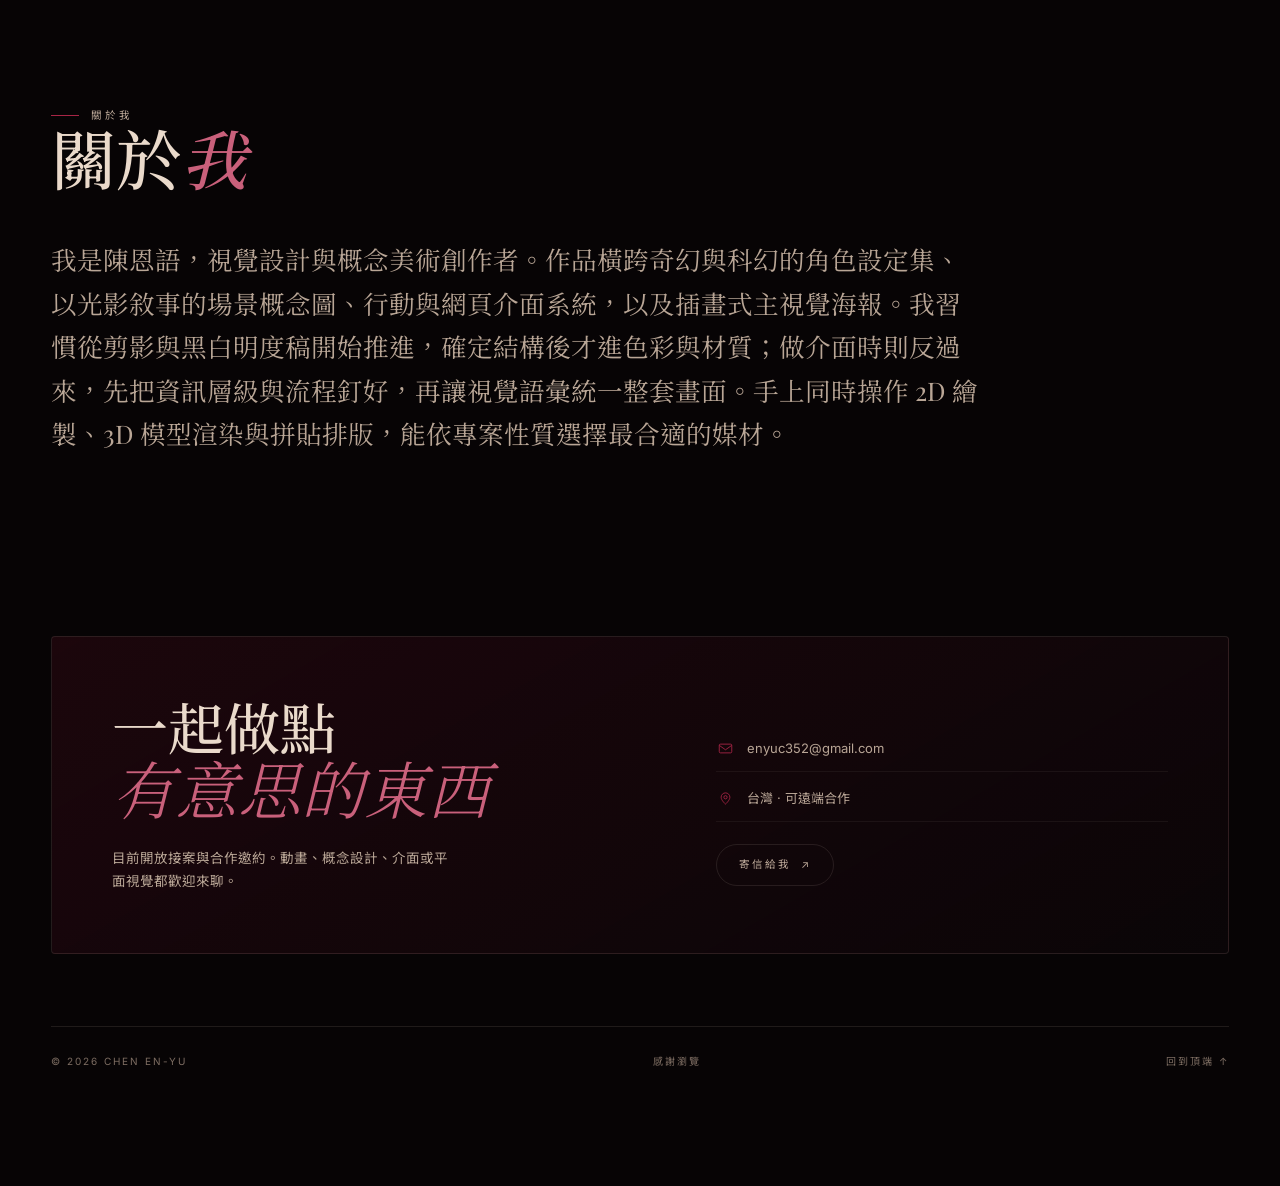
==== commit 449d79b0: "Give the motion wall an uneven rhythm; update contact details - Move the wall onto a 12-column bed a" ====
--- a/index.html
+++ b/index.html
@@ -137,20 +137,16 @@
     </div>
     <div>
       <div class="contact__list">
-        <a class="contact__row" href="mailto:paul.shen58@gmail.com">
+        <a class="contact__row" href="mailto:enyuc352@gmail.com">
           <svg viewBox="0 0 24 24"><rect x="2" y="5" width="20" height="14" rx="2"/><path d="m2 7 10 7 10-7"/></svg>
-          paul.shen58@gmail.com
+          enyuc352@gmail.com
         </a>
         <div class="contact__row">
           <svg viewBox="0 0 24 24"><path d="M12 21s7-6.2 7-11a7 7 0 1 0-14 0c0 4.8 7 11 7 11Z"/><circle cx="12" cy="10" r="2.6"/></svg>
           <span data-i18n="ct_loc">台灣 · 可遠端合作</span>
         </div>
-        <div class="contact__row">
-          <svg viewBox="0 0 24 24"><circle cx="12" cy="12" r="9"/><path d="M3 12h18M12 3c2.6 3 2.6 15 0 18M12 3c-2.6 3-2.6 15 0 18"/></svg>
-          <span data-i18n="ct_avail">2026 檔期開放中</span>
-        </div>
       </div>
-      <a class="pill" href="mailto:paul.shen58@gmail.com"><span data-i18n="ct_btn">寄信給我</span> ↗</a>
+      <a class="pill" href="mailto:enyuc352@gmail.com"><span data-i18n="ct_btn">寄信給我</span> ↗</a>
     </div>
   </div>
 
--- a/css/style.css
+++ b/css/style.css
@@ -258,10 +258,12 @@
 .sec__aside{font-size:12.5px;color:var(--bone-faint);max-width:40ch;line-height:1.8}
 
 /* ---------- 9. Work cards ---------- */
+/* 12-column bed so cards can take deliberately uneven widths, giving the
+   wall an editorial rhythm instead of rows of identically sized tiles. */
 .work-grid{
   display:grid;
-  grid-template-columns:repeat(auto-fill,minmax(330px,1fr));
-  gap:clamp(16px,2vw,26px);
+  grid-template-columns:repeat(12,1fr);
+  gap:clamp(20px,2.4vw,34px);
 }
 .card{
   position:relative;display:flex;flex-direction:column;
@@ -300,19 +302,19 @@
 .card:hover .card__media::after{opacity:.72}
 
 .card__idx{
-  position:absolute;top:14px;left:16px;z-index:3;
+  position:absolute;top:14px;left:16px;z-index:4;
   font-family:var(--serif);font-size:13px;letter-spacing:.1em;
   color:var(--bone-dim);
 }
 .card__kind{
-  position:absolute;top:14px;right:16px;z-index:3;
+  position:absolute;top:14px;right:16px;z-index:4;
   font-size:9px;letter-spacing:.2em;text-transform:uppercase;
   color:var(--bone);background:rgba(90,16,36,.72);
   backdrop-filter:blur(8px);-webkit-backdrop-filter:blur(8px);
   padding:5px 10px;border-radius:999px;border:1px solid rgba(201,96,123,.28);
 }
 .card__count{
-  position:absolute;bottom:14px;right:16px;z-index:3;
+  position:absolute;bottom:14px;right:16px;z-index:4;
   font-size:10px;letter-spacing:.16em;color:var(--bone-dim);
   display:flex;align-items:center;gap:7px;
   opacity:0;transform:translateY(8px);
@@ -321,7 +323,7 @@
 .card:hover .card__count{opacity:1;transform:translateY(0)}
 
 .card__play{
-  position:absolute;top:50%;left:50%;z-index:3;
+  position:absolute;top:50%;left:50%;z-index:4;
   width:58px;height:58px;margin:-29px 0 0 -29px;
   border-radius:50%;border:1px solid rgba(234,218,203,.5);
   background:rgba(7,4,5,.42);backdrop-filter:blur(6px);-webkit-backdrop-filter:blur(6px);
@@ -331,15 +333,54 @@
 .card__play svg{width:15px;height:15px;fill:var(--bone);margin-left:3px}
 .card:hover .card__play{background:var(--wine-500);border-color:var(--wine-400);transform:scale(1.12)}
 
+/* description lives on the cover, surfacing only on hover */
+.card__reveal{
+  position:absolute;inset:0;z-index:3;
+  display:flex;align-items:flex-end;
+  padding:22px 20px;
+  background:rgba(0,0,0,.72);
+  opacity:0;transition:opacity .45s var(--ease);
+  pointer-events:none;
+}
+.card__reveal p{
+  font-size:13px;line-height:1.85;color:#fff;
+  text-shadow:0 1px 12px rgba(0,0,0,.5);
+  transform:translateY(8px);
+  transition:transform .5s var(--ease-out);
+}
+.card:hover .card__reveal,.card:focus-visible .card__reveal{opacity:1}
+.card:hover .card__reveal p,.card:focus-visible .card__reveal p{transform:translateY(0)}
+
 .card__body{padding:18px 20px 20px;display:flex;flex-direction:column;gap:9px;flex:1}
 .card__title{
   font-family:var(--serif);font-weight:500;
   font-size:1.26rem;line-height:1.28;letter-spacing:.005em;
 }
 .card__sub{font-size:11px;letter-spacing:.14em;text-transform:uppercase;color:var(--wine-400)}
-.card__desc{
-  font-size:12.8px;color:var(--bone-dim);line-height:1.75;
-  display:-webkit-box;-webkit-line-clamp:3;line-clamp:3;-webkit-box-orient:vertical;overflow:hidden;
+
+/* "我負責的項目" — the headline fact on a motion card */
+.card__role{
+  margin-top:3px;padding-top:12px;
+  border-top:1px solid var(--line);
+}
+.card__role > b{
+  display:block;margin-bottom:9px;
+  font-size:11px;font-weight:500;letter-spacing:.22em;text-transform:uppercase;
+  color:var(--wine-400);
+}
+.card__roleList{display:flex;flex-wrap:wrap;gap:7px}
+.card__roleList span{
+  font-size:13px;line-height:1.4;color:var(--bone);
+  border:1px solid rgba(168,37,70,.32);
+  background:rgba(90,16,36,.3);
+  border-radius:2px;padding:5px 11px;
+  transition:border-color .45s var(--ease),background .45s var(--ease);
+}
+.card:hover .card__roleList span{
+  border-color:rgba(201,96,123,.45);background:rgba(90,16,36,.5);
+}
+.card__roleList span.more{
+  color:var(--bone-dim);background:none;border-style:dashed;
 }
 .card__tags{display:flex;flex-wrap:wrap;gap:6px;margin-top:auto;padding-top:12px}
 .tag{
@@ -350,26 +391,65 @@
 }
 .card:hover .tag{border-color:rgba(168,37,70,.3);color:var(--bone-dim)}
 
+/* every card is full width until there is room to differentiate */
+.card{grid-column:1/-1}
+
+@media (min-width:860px){
+  .card--s{grid-column:span 5}
+  .card--m{grid-column:span 7}
+  .card--l{grid-column:1/-1}
+  .card--s .card__media{aspect-ratio:4/3}
+  .card--m .card__media{aspect-ratio:16/9}
+}
+
+/* hero card — the lead piece, full width of the grid */
+.card--hero{grid-column:1/-1}
+.card--hero .card__media{aspect-ratio:2/1}
+.card--hero .card__idx{font-size:15px;top:18px;left:20px}
+.card--hero .card__play{width:74px;height:74px;margin:-37px 0 0 -37px}
+.card--hero .card__play svg{width:19px;height:19px}
+
+@media (min-width:860px){
+  .card--hero .card__body{padding:26px 30px 30px;gap:12px}
+  .card--hero .card__sub{font-size:12px;letter-spacing:.2em}
+  .card--hero .card__title{font-size:clamp(1.9rem,3.4vw,2.9rem)}
+  .card--hero .card__role{padding-top:16px}
+  .card--hero .card__role > b{font-size:12px;margin-bottom:11px}
+  .card--hero .card__roleList{gap:8px}
+  .card--hero .card__roleList span{font-size:14px;padding:7px 14px}
+  .card--hero .card__reveal{padding:34px 30px}
+  .card--hero .card__reveal p{font-size:15px;line-height:1.9;max-width:78ch}
+}
+
 @media (min-width:1080px){
-  .card--wide{grid-column:span 2}
-  .card--wide .card__media{aspect-ratio:21/9}
-  .card--wide .card__title{font-size:1.65rem}
-  .card--wide .card__desc{-webkit-line-clamp:2;line-clamp:2}
+  .card--l .card__media{aspect-ratio:21/9}
+  .card--l .card__title{font-size:1.65rem}
+  .card--l .card__reveal{padding:28px 26px}
+  .card--l .card__reveal p{font-size:14px;max-width:72ch}
 }
 
 /* ---------- 9b. Gallery wall (masonry) ---------- */
+/* JS places each tile into whichever column is currently shortest, so the
+   reading order runs left-to-right while columns stay balanced and gap-free.
+   CSS `columns` would fill each column top-to-bottom instead, which turns a
+   folder-ordered list into one subject per column. */
 .wall{
-  column-count:4;
-  column-gap:clamp(10px,1.3vw,18px);
-}
-@media (max-width:1280px){ .wall{column-count:3} }
-@media (max-width:860px) { .wall{column-count:2} }
-@media (max-width:460px) { .wall{column-count:1} }
+  display:flex;flex-direction:column;
+  gap:clamp(10px,1.4vw,20px);
+}
+.wall__group{
+  display:flex;
+  align-items:flex-start;
+  gap:clamp(10px,1.4vw,20px);
+}
+.wall__col{
+  flex:1 1 0;min-width:0;
+  display:flex;flex-direction:column;
+  gap:clamp(10px,1.4vw,20px);
+}
 
 .tile{
-  display:block;width:100%;padding:0;border:0;
-  margin:0 0 clamp(10px,1.3vw,18px);
-  break-inside:avoid;page-break-inside:avoid;
+  display:block;width:100%;padding:0;border:0;margin:0;
   position:relative;overflow:hidden;border-radius:3px;
   background:var(--ink-800);
   border:1px solid var(--line-soft);
@@ -377,49 +457,30 @@
 }
 .tile img{
   display:block;width:100%;height:auto;
-  filter:saturate(.86) contrast(1.03) brightness(.86);
-  transform:scale(1.005);
-  transition:transform 1s var(--ease-out),filter .6s var(--ease);
-}
+  transition:filter .45s var(--ease);
+}
+/* flat 30% darkening on hover — no gradient, no vignette */
 .tile::after{
-  content:"";position:absolute;inset:0;pointer-events:none;
-  background:linear-gradient(to top,rgba(7,4,5,.72),transparent 46%);
-  opacity:0;transition:opacity .5s var(--ease);
+  content:"";position:absolute;inset:0;pointer-events:none;z-index:1;
+  background:#000;opacity:0;
+  transition:opacity .45s var(--ease);
 }
 .tile:hover,.tile:focus-visible{
-  transform:translateY(-4px);
-  border-color:rgba(168,37,70,.42);
-  box-shadow:0 20px 44px -22px rgba(0,0,0,.92),0 0 32px -18px rgba(168,37,70,.5);
-}
-.tile:hover img,.tile:focus-visible img{
-  transform:scale(1.045);filter:saturate(1) contrast(1) brightness(1);
-}
-.tile:hover::after,.tile:focus-visible::after{opacity:1}
-
+  border-color:rgba(168,37,70,.38);
+}
+.tile:hover::after,.tile:focus-visible::after{opacity:.3}
+
+/* caption sits straight on the image: white, no frame, no chip */
 .tile__cat{
-  position:absolute;left:12px;bottom:11px;z-index:2;
-  font-size:9px;letter-spacing:.2em;text-transform:uppercase;
-  color:var(--bone);
-  background:rgba(90,16,36,.76);
-  backdrop-filter:blur(8px);-webkit-backdrop-filter:blur(8px);
-  border:1px solid rgba(201,96,123,.28);
-  padding:4px 10px;border-radius:999px;
-  opacity:0;transform:translateY(7px);
+  position:absolute;left:0;right:0;bottom:0;z-index:2;
+  padding:14px 16px;
+  font-size:12px;letter-spacing:.14em;
+  color:#fff;text-align:left;
+  text-shadow:0 1px 14px rgba(0,0,0,.55);
+  opacity:0;transform:translateY(5px);
   transition:opacity .45s var(--ease),transform .45s var(--ease-out);
 }
 .tile:hover .tile__cat,.tile:focus-visible .tile__cat{opacity:1;transform:translateY(0)}
-
-.tile__zoom{
-  position:absolute;right:11px;bottom:11px;z-index:2;
-  width:30px;height:30px;border-radius:50%;
-  display:grid;place-items:center;
-  background:rgba(7,4,5,.5);border:1px solid rgba(234,218,203,.3);
-  backdrop-filter:blur(6px);-webkit-backdrop-filter:blur(6px);
-  opacity:0;transform:scale(.82);
-  transition:opacity .45s var(--ease),transform .45s var(--ease-out);
-}
-.tile__zoom svg{width:12px;height:12px;stroke:var(--bone);fill:none;stroke-width:1.6}
-.tile:hover .tile__zoom,.tile:focus-visible .tile__zoom{opacity:1;transform:scale(1)}
 
 /* reveal: the wall fades its tiles in column order, not row order */
 .tile.rv{opacity:0;transform:translateY(22px)}
@@ -572,19 +633,26 @@
 }
 .lb__info::-webkit-scrollbar{width:4px}
 .lb__info::-webkit-scrollbar-thumb{background:var(--wine-700);border-radius:9px}
-.lb__info p{font-size:12.8px;line-height:1.8;color:var(--bone-dim);max-width:88ch}
-.lb__credits{
-  margin-top:11px;padding-top:11px;border-top:1px solid var(--line-soft);
-  display:flex;flex-wrap:wrap;gap:7px;align-items:baseline;
-}
-.lb__credits b{
-  font-size:9.5px;letter-spacing:.2em;text-transform:uppercase;
-  color:var(--wine-400);font-weight:500;flex:none;margin-right:4px;
-}
-.lb__credits span{
-  font-size:11px;color:var(--bone-dim);
-  border:1px solid var(--line);border-radius:2px;padding:3px 9px;
-}
+/* role credits lead the panel, set larger than the description */
+.lb__credits{margin-bottom:14px}
+.lb__credits > b{
+  display:block;margin-bottom:10px;
+  font-size:11.5px;font-weight:500;letter-spacing:.22em;text-transform:uppercase;
+  color:var(--wine-400);
+}
+.lb__creditList{display:flex;flex-wrap:wrap;gap:8px}
+.lb__creditList span{
+  font-size:14px;line-height:1.4;color:var(--bone);
+  border:1px solid rgba(168,37,70,.34);
+  background:rgba(90,16,36,.32);
+  border-radius:2px;padding:6px 13px;
+}
+.lb__info p{
+  font-size:12.8px;line-height:1.8;color:var(--bone-dim);max-width:88ch;
+  padding-top:13px;border-top:1px solid var(--line-soft);
+}
+.lb__credits + p{margin-top:0}
+.lb__info > p:first-child{padding-top:0;border-top:0}
 @media (max-width:720px){
   .lb__info{max-height:30vh;padding-block:12px}
   .lb__info p{font-size:12.2px}
@@ -649,7 +717,7 @@
   .nav__burger.is-open i::before{transform:translateY(5px) rotate(45deg)}
   .nav__burger.is-open i::after{transform:translateY(-5px) rotate(-45deg)}
   .work-grid{grid-template-columns:1fr}
-  .card--wide{grid-column:auto}
+  .card--s,.card--m,.card--l{grid-column:1/-1}
   .lb__nav--prev{left:8px}
   .lb__nav--next{right:8px}
   .lb__film button{width:62px;height:44px}
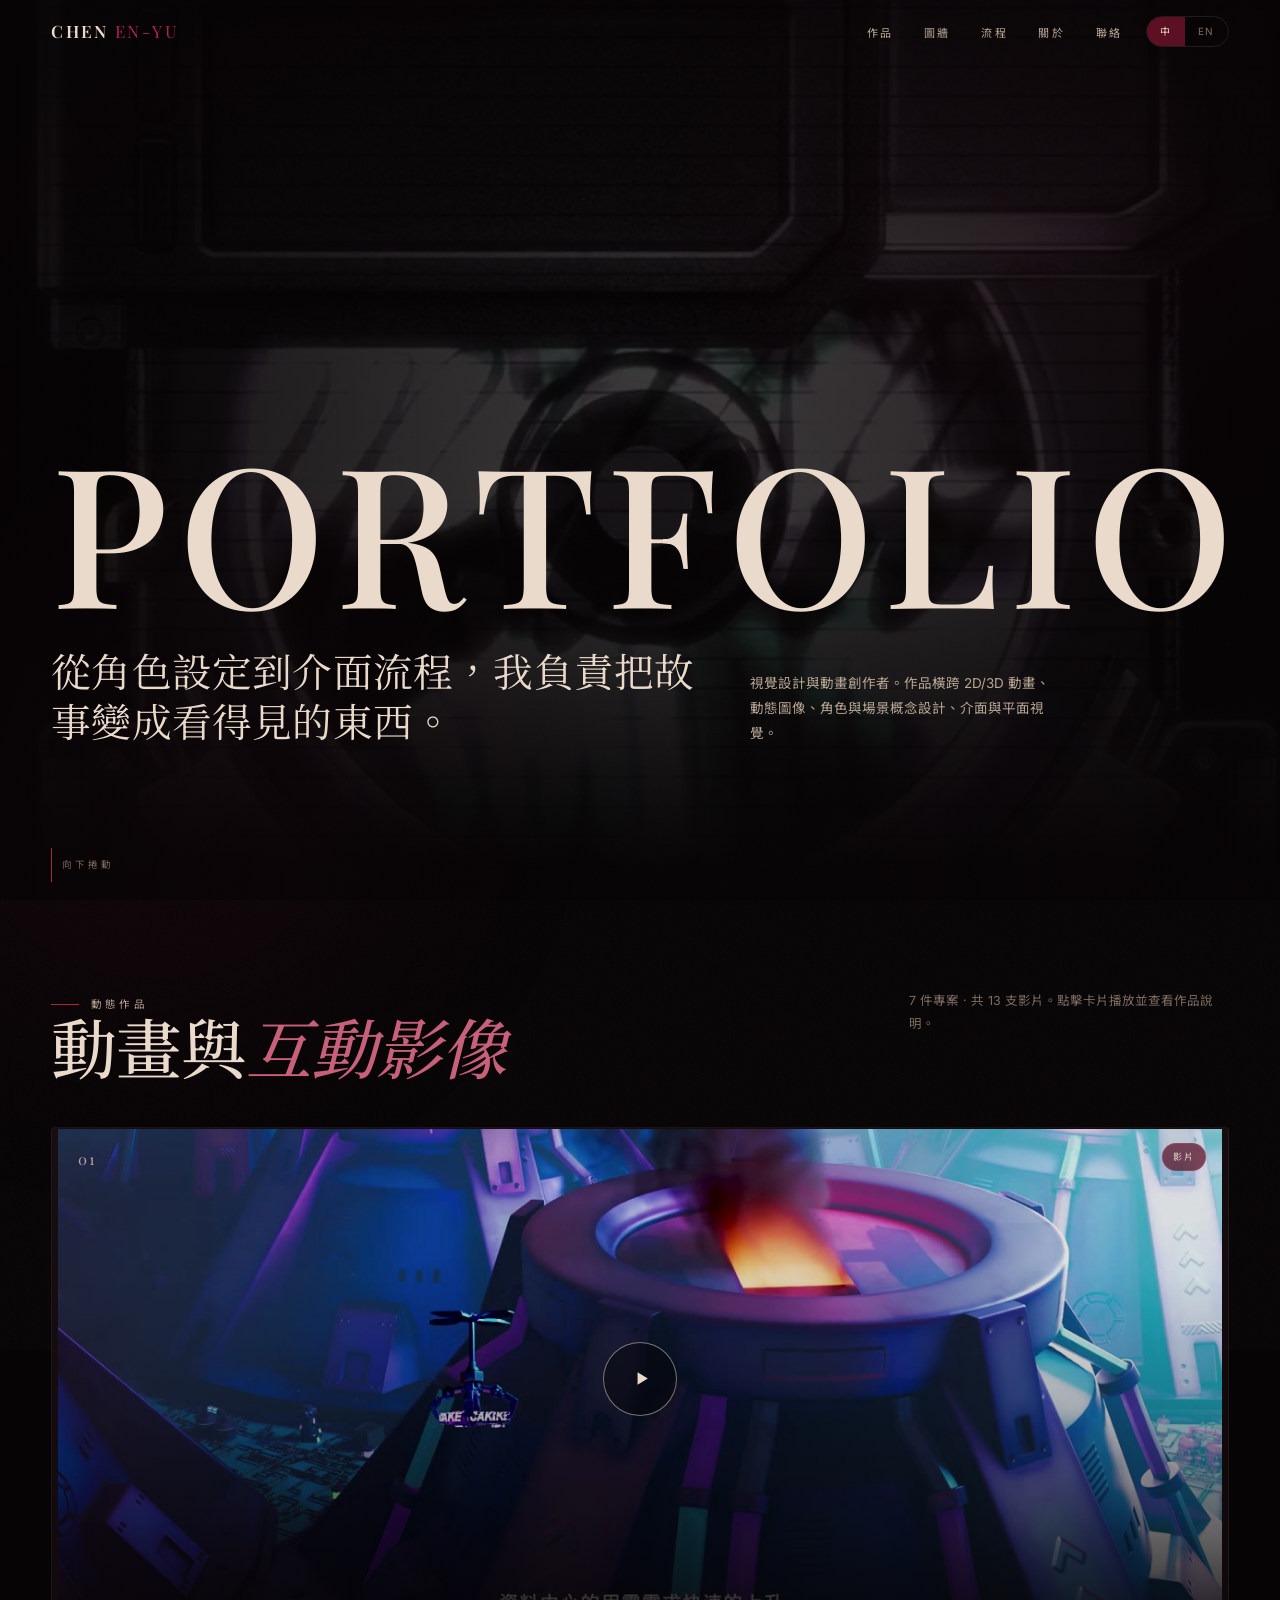
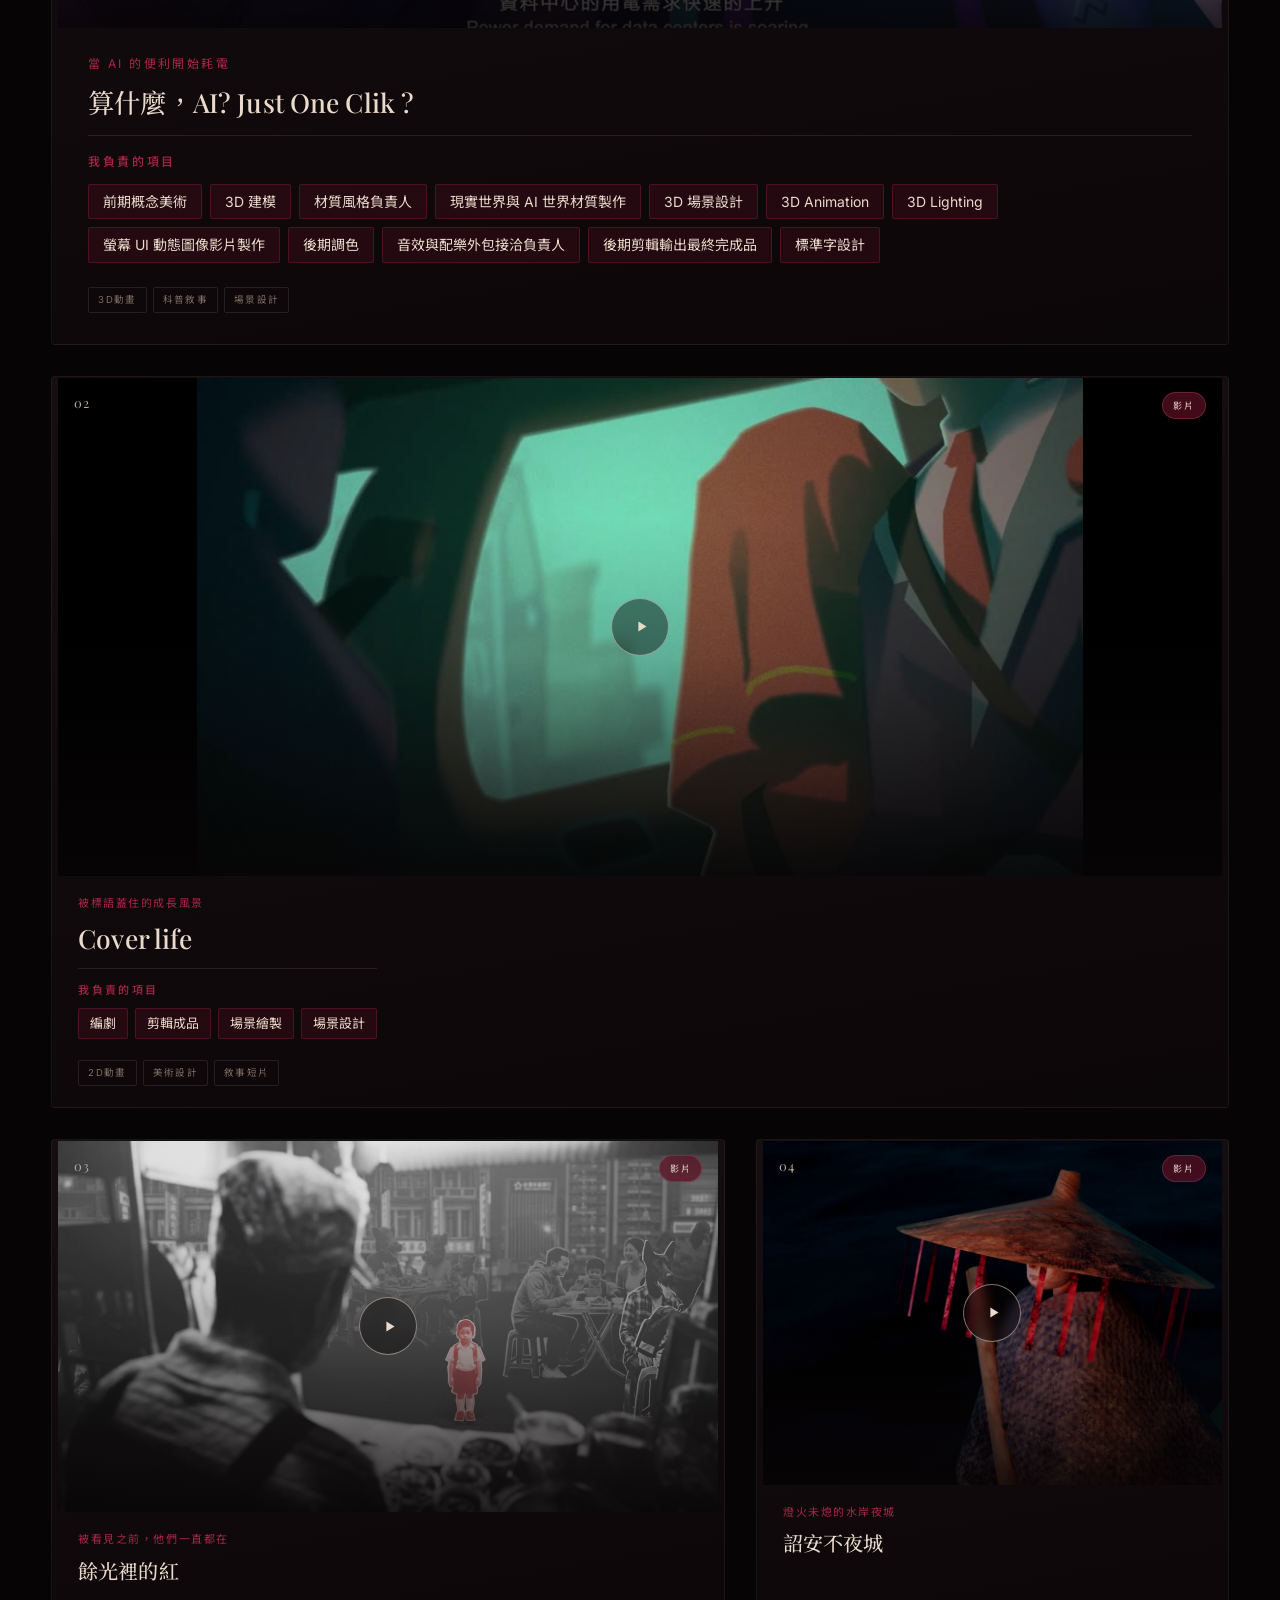
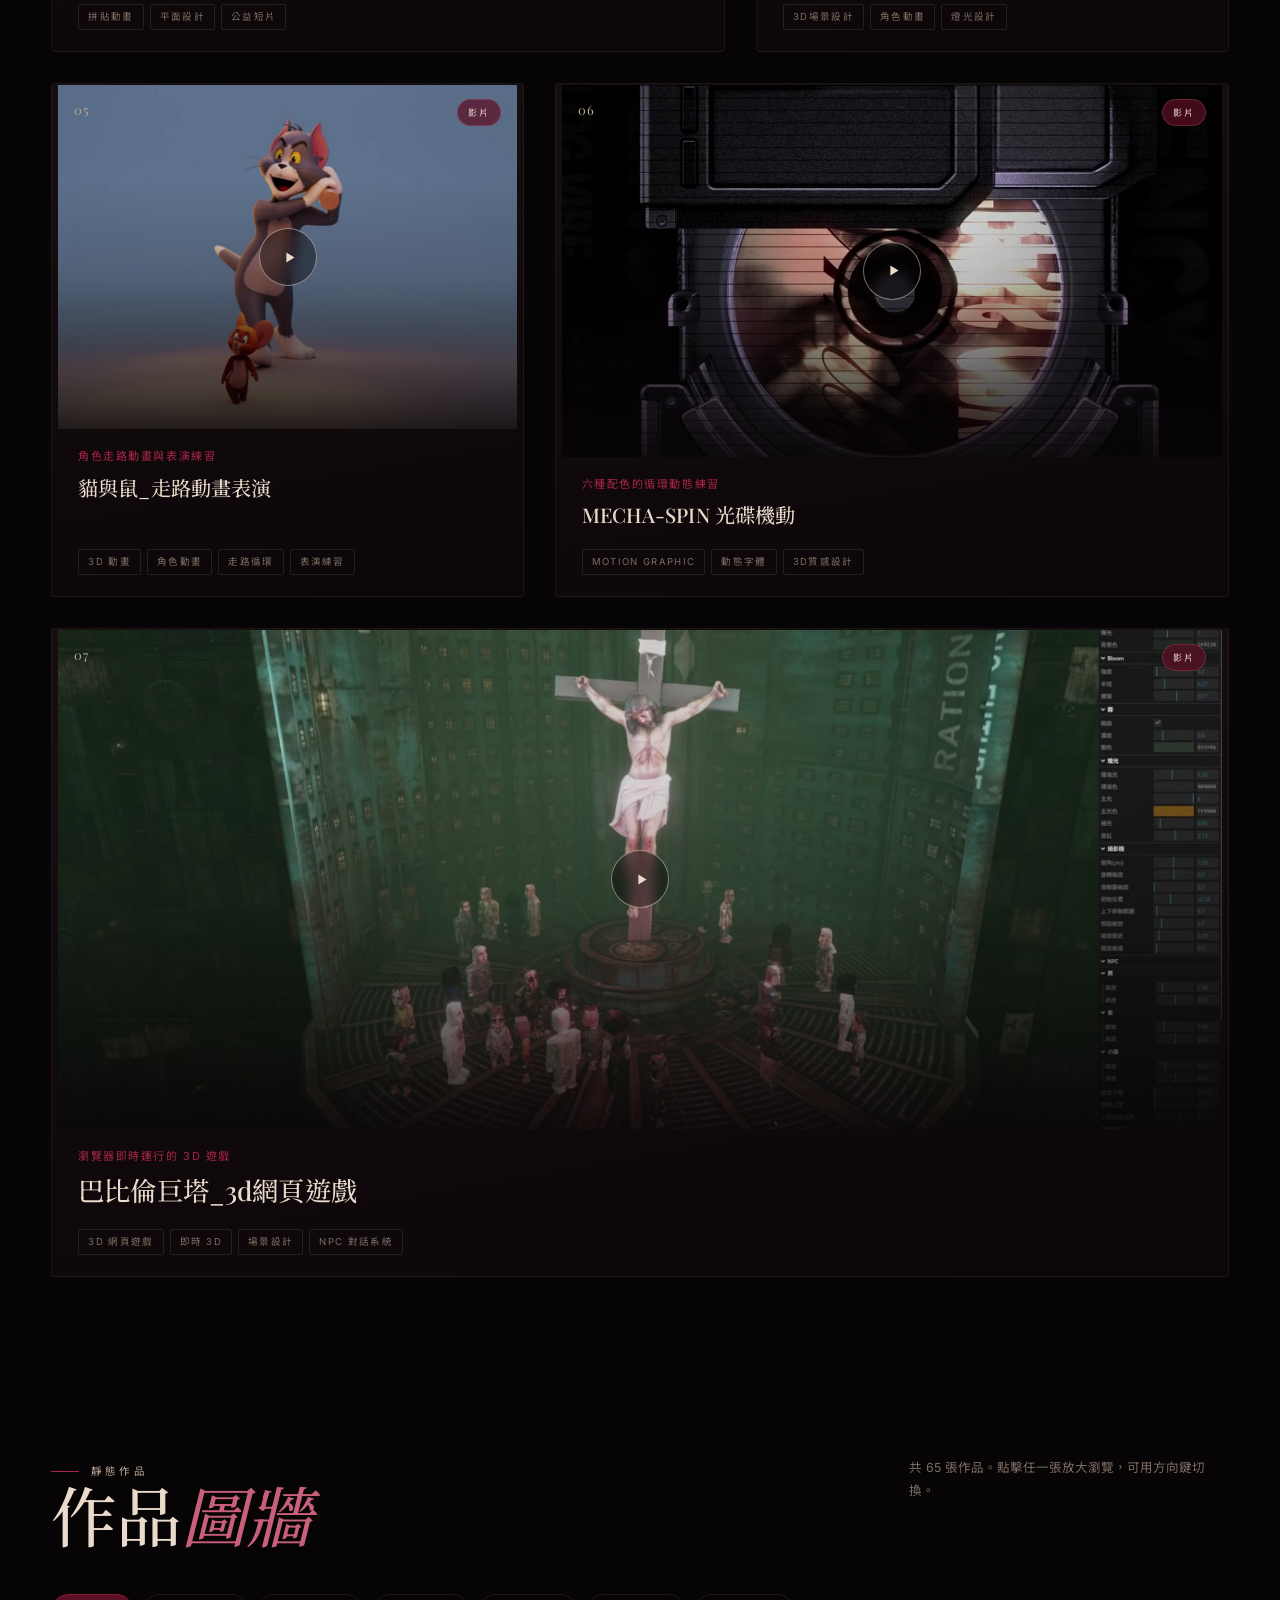
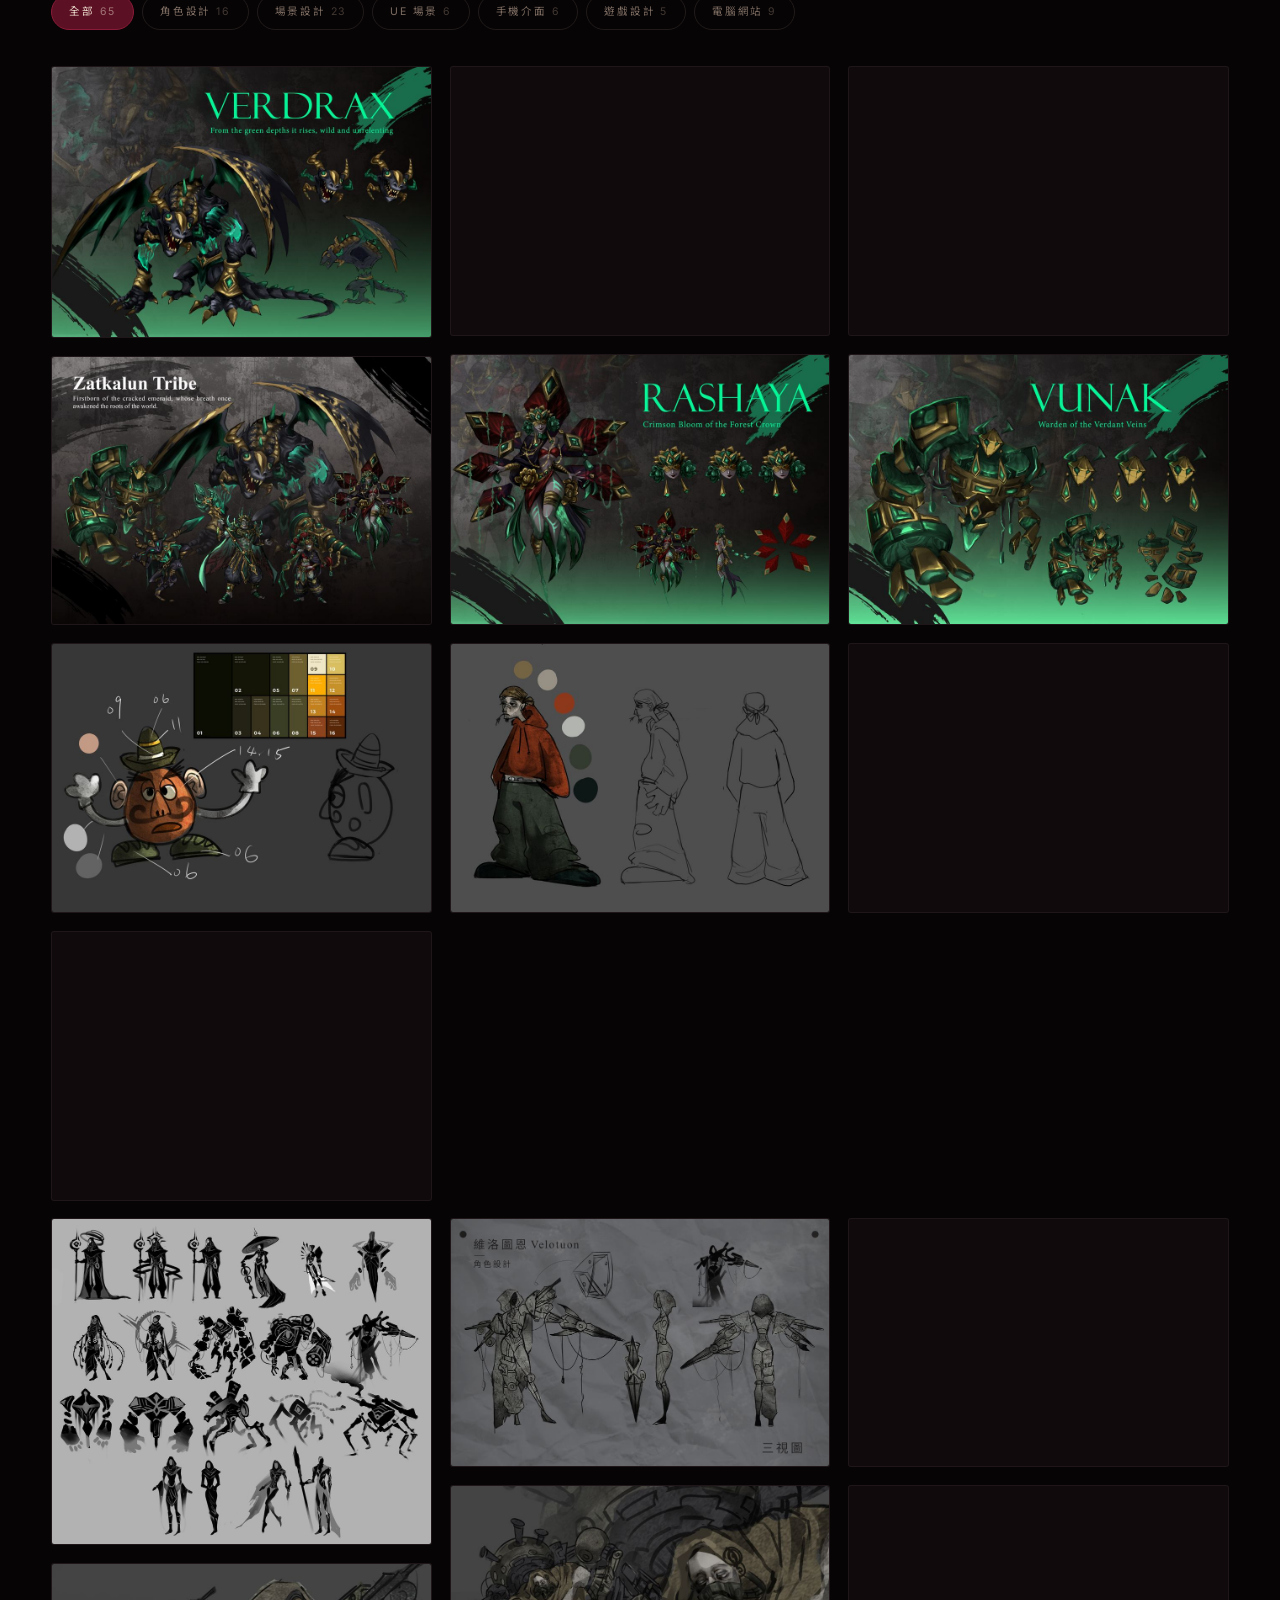
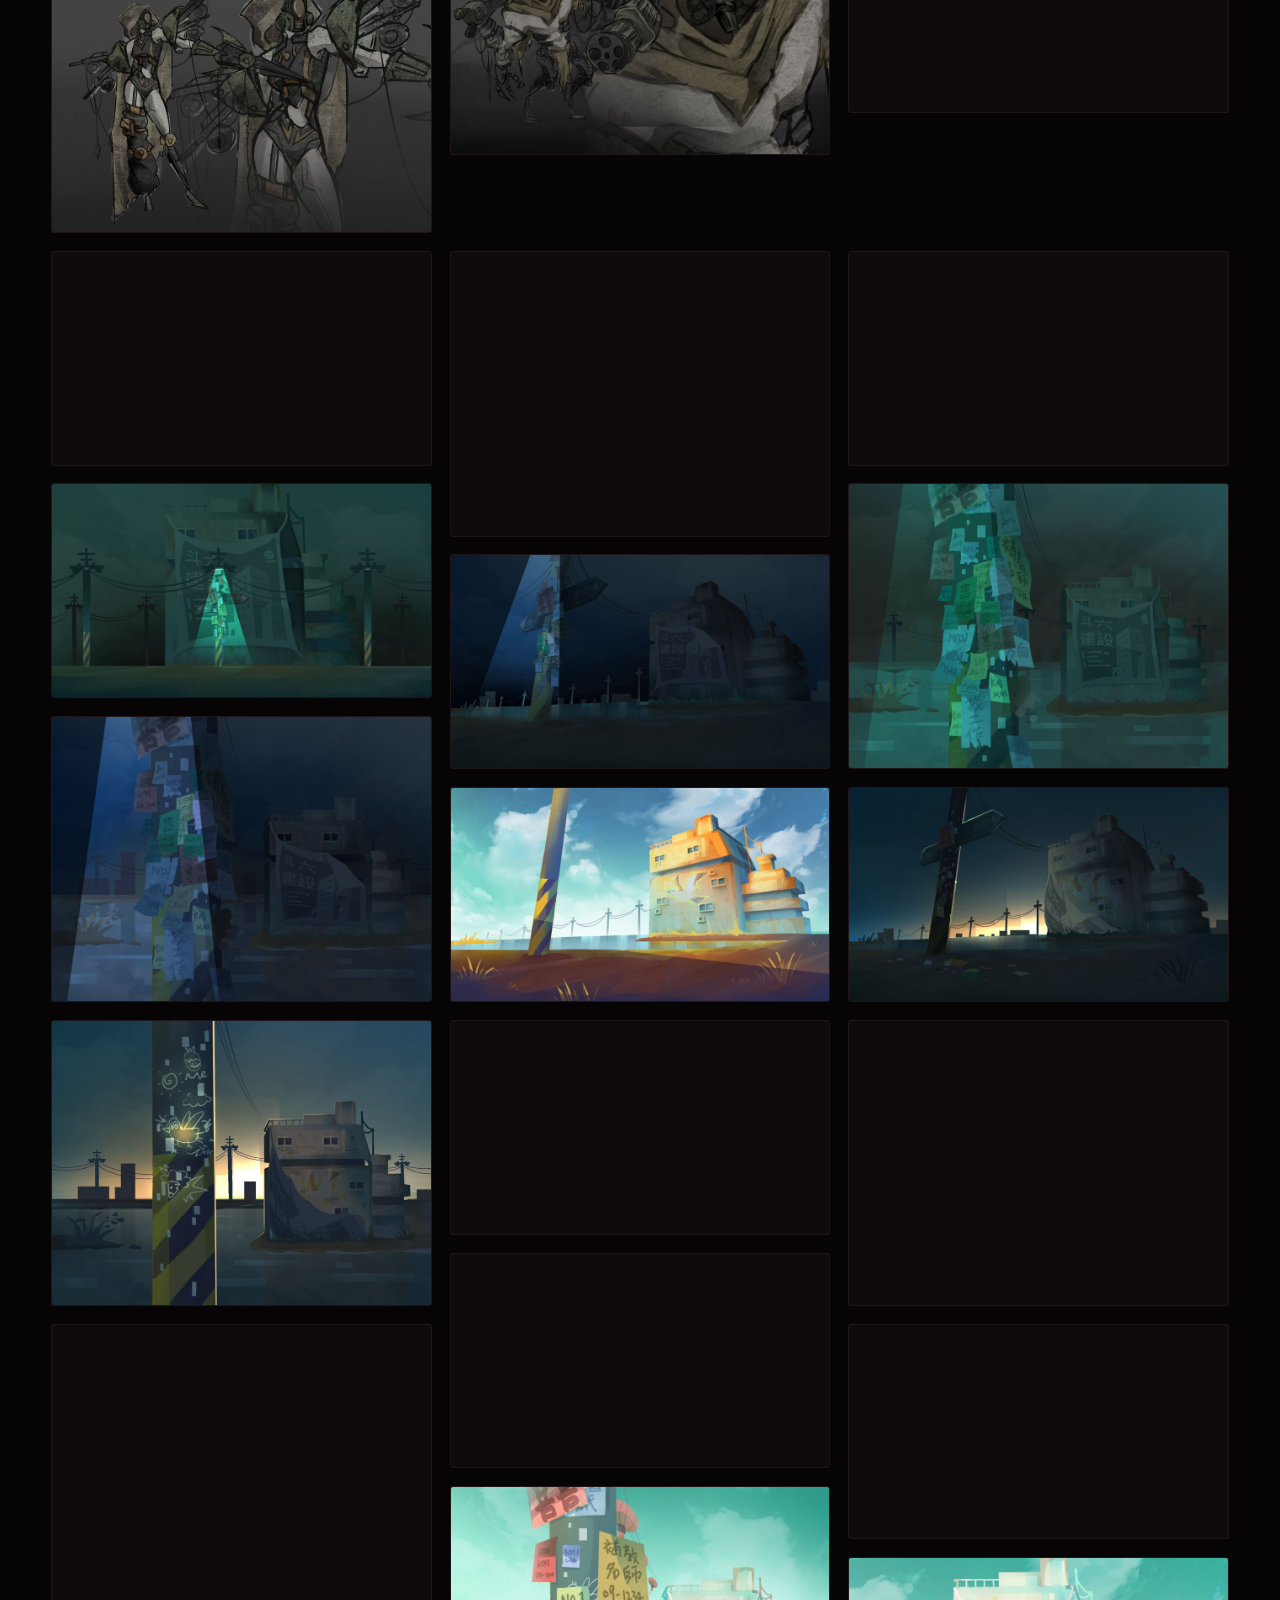
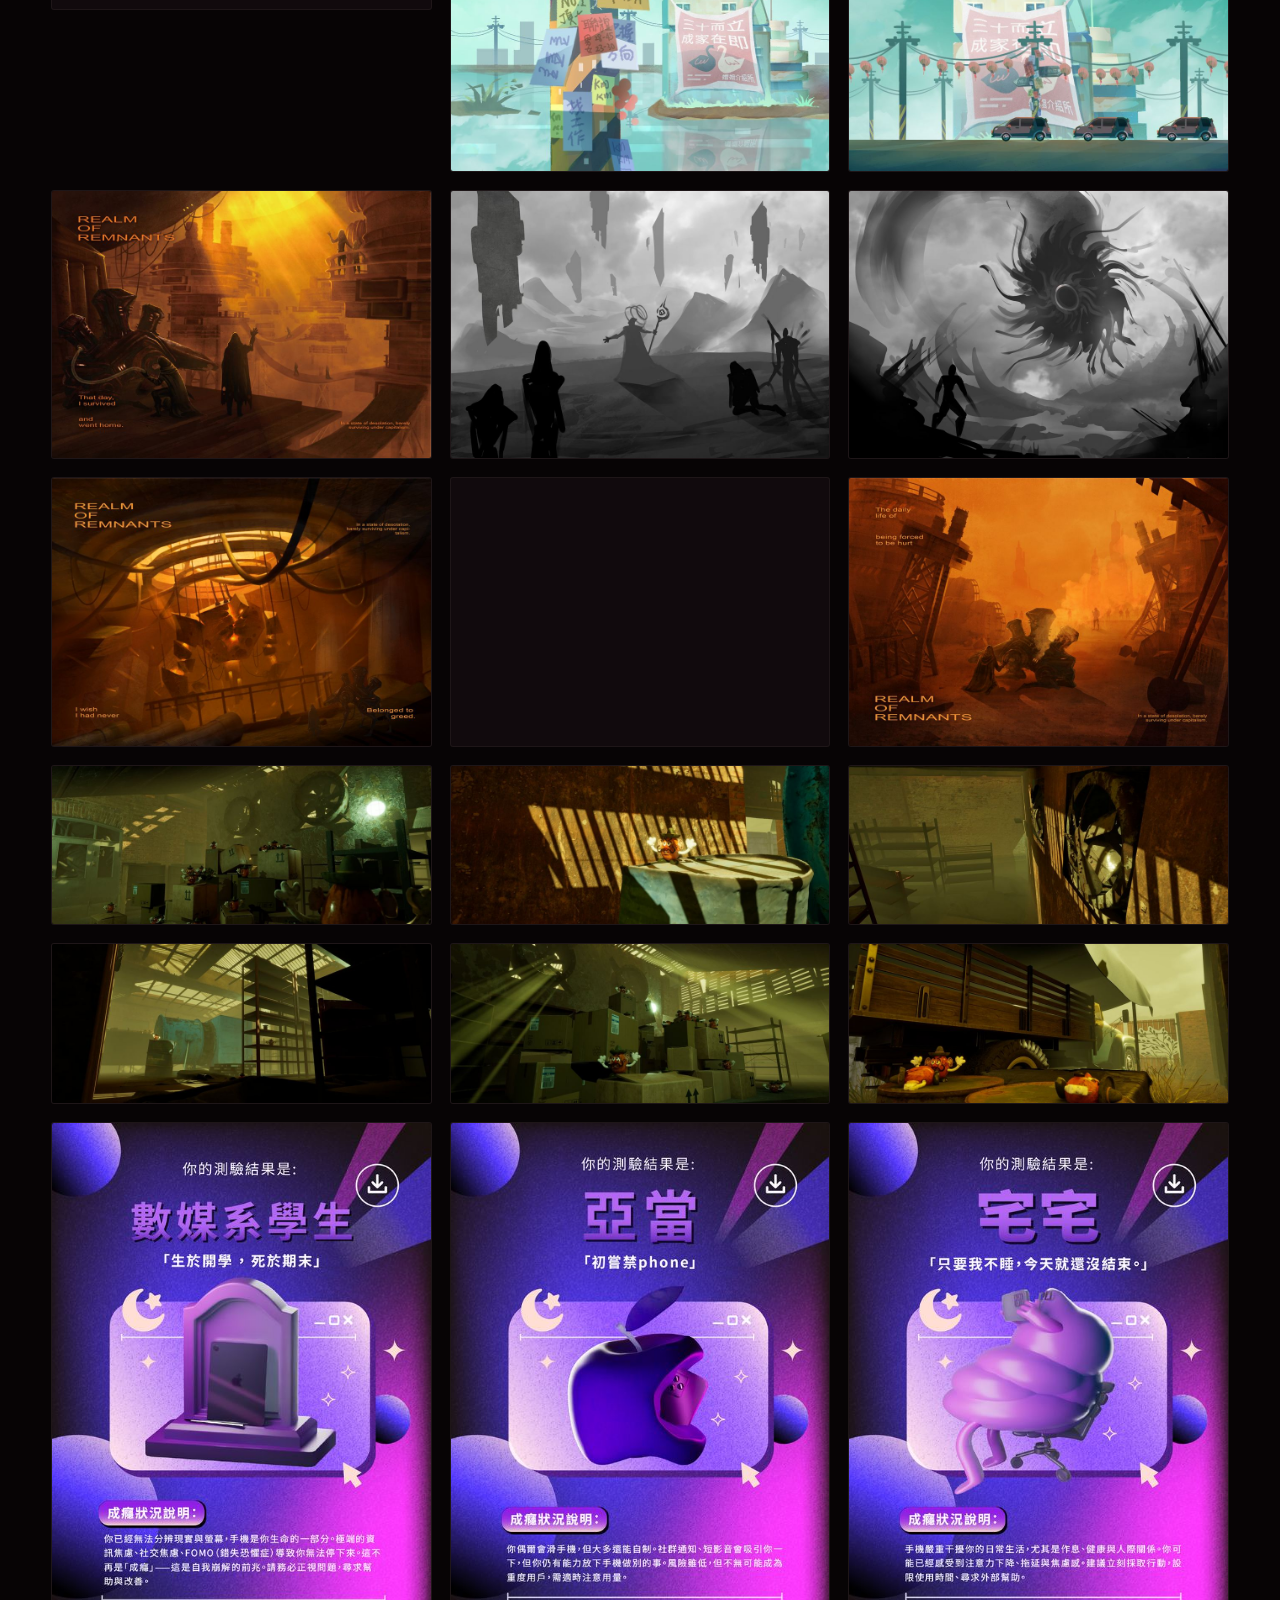
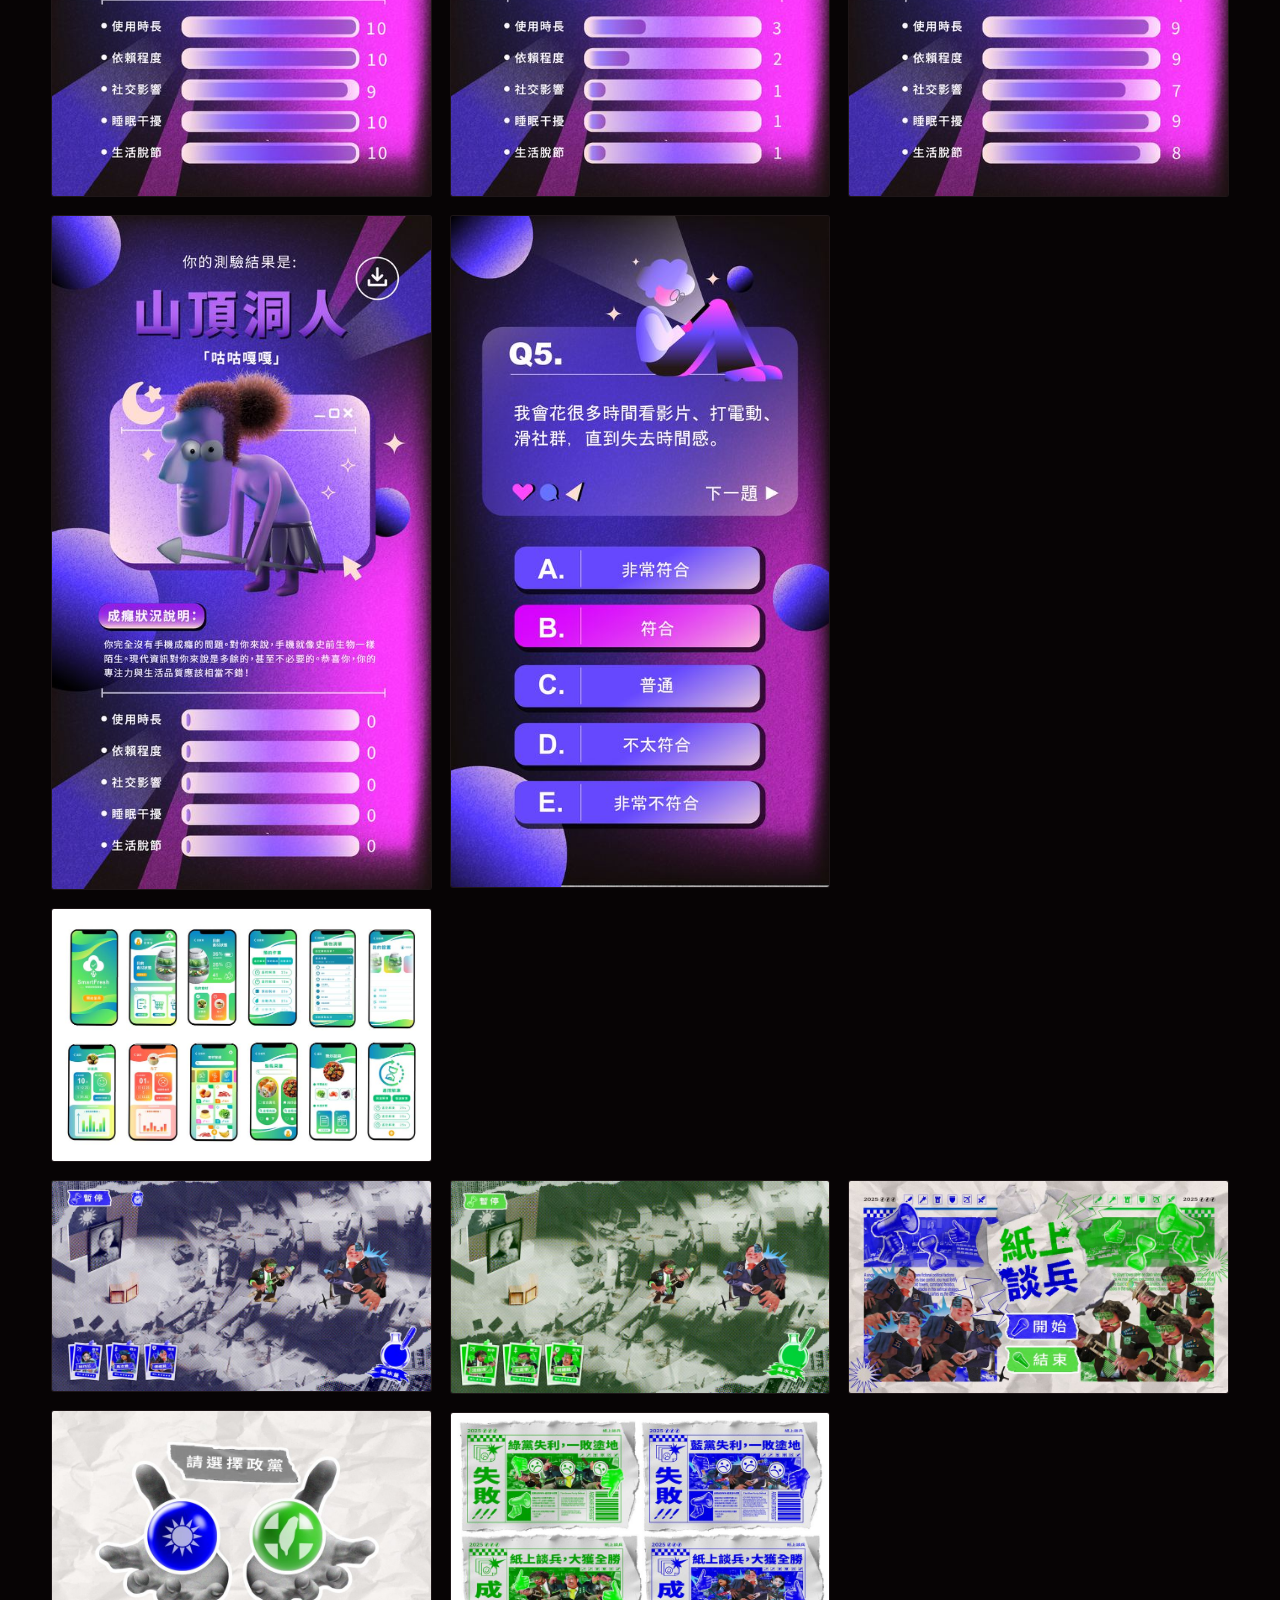
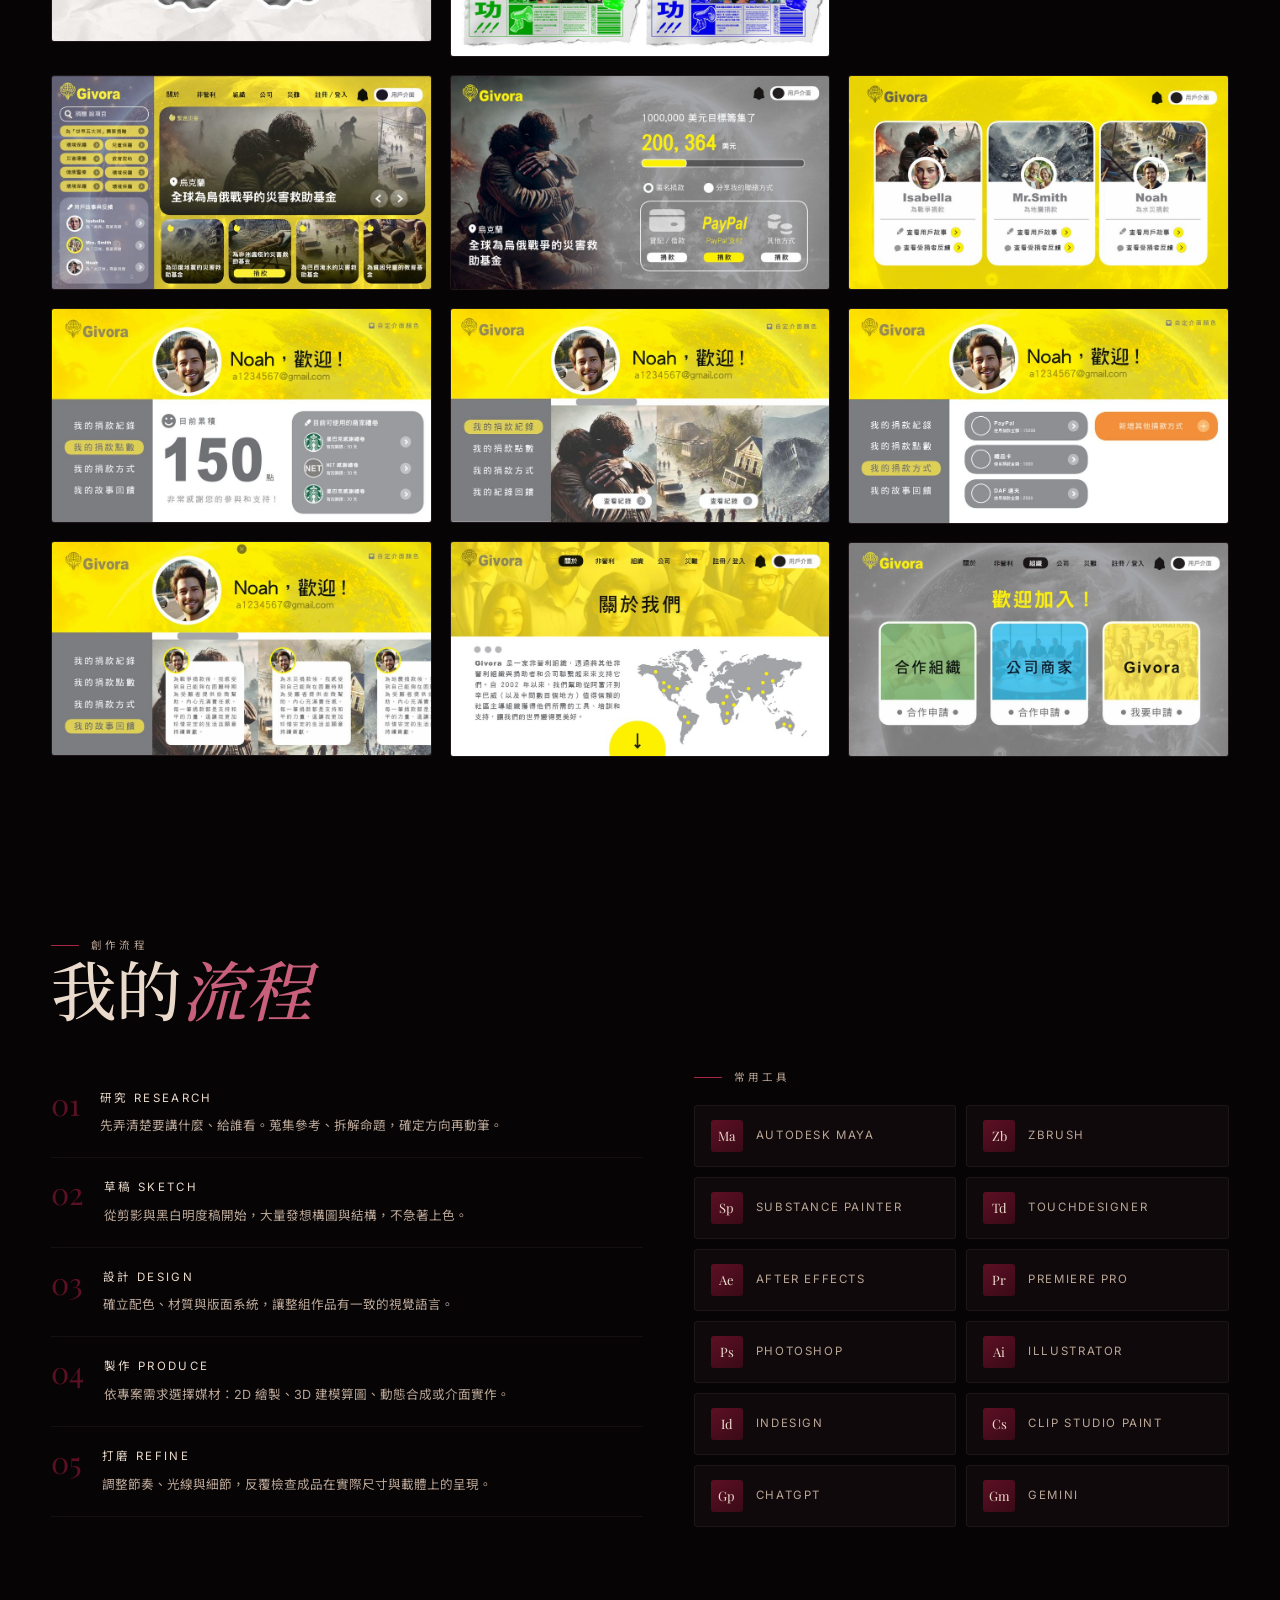
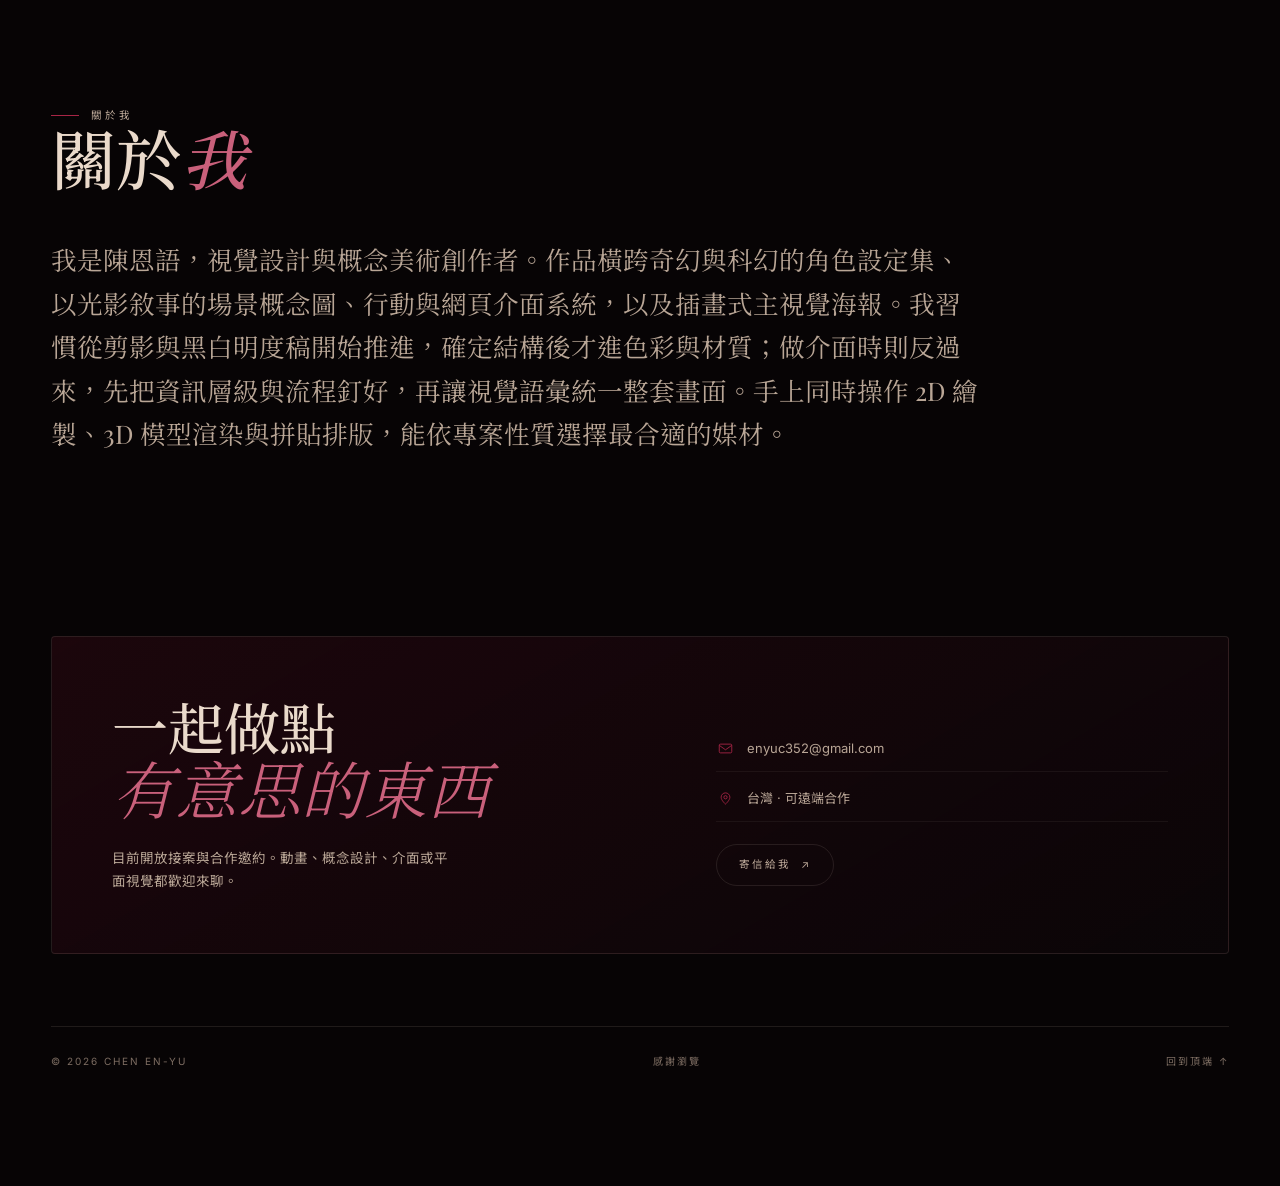
==== commit 7612dce3: "Play the MECHA-SPIN loop behind the hero at 30% Concatenate the six Comp clips into one 42s loop so " ====
--- a/index.html
+++ b/index.html
@@ -44,6 +44,12 @@
 
 <!-- ============ HERO ============ -->
 <header class="hero shell" id="top">
+  <div class="hero__bg" aria-hidden="true">
+    <video id="heroVid" muted loop playsinline preload="none"
+           poster="assets/poster/hero-loop.jpg"></video>
+    <div class="hero__veil"></div>
+  </div>
+
   <h1 class="hero__wordmark" id="wordmark" aria-label="Portfolio">PORTFOLIO</h1>
 
   <div class="hero__grid">
--- a/css/style.css
+++ b/css/style.css
@@ -149,6 +149,29 @@
   padding-block:120px clamp(40px,7vh,80px);
   overflow:hidden;
 }
+/* full-bleed MECHA-SPIN loop behind the wordmark, held at 30% */
+.hero__bg{
+  position:absolute;top:0;bottom:0;
+  left:50%;transform:translateX(-50%);
+  width:100vw;
+  overflow:hidden;z-index:0;pointer-events:none;
+}
+.hero__bg video{
+  width:100%;height:100%;object-fit:cover;
+  opacity:.3;
+  /* fade the loop out at the bottom so it meets the page ground cleanly */
+  -webkit-mask-image:linear-gradient(to bottom,#000 55%,transparent 97%);
+  mask-image:linear-gradient(to bottom,#000 55%,transparent 97%);
+}
+.hero__veil{
+  position:absolute;inset:0;
+  background:
+    linear-gradient(to right,rgba(7,4,5,.78) 0%,rgba(7,4,5,.3) 52%,rgba(7,4,5,.62) 100%),
+    linear-gradient(to bottom,rgba(7,4,5,.68) 0%,transparent 34%);
+}
+/* keep every hero element above the backdrop */
+.hero__wordmark,.hero__grid,.hero__foot,.hero__scroll{position:relative;z-index:1}
+
 .hero__wordmark{
   font-family:var(--serif);font-weight:500;
   font-size:clamp(3.4rem,15.2vw,14.5rem);
